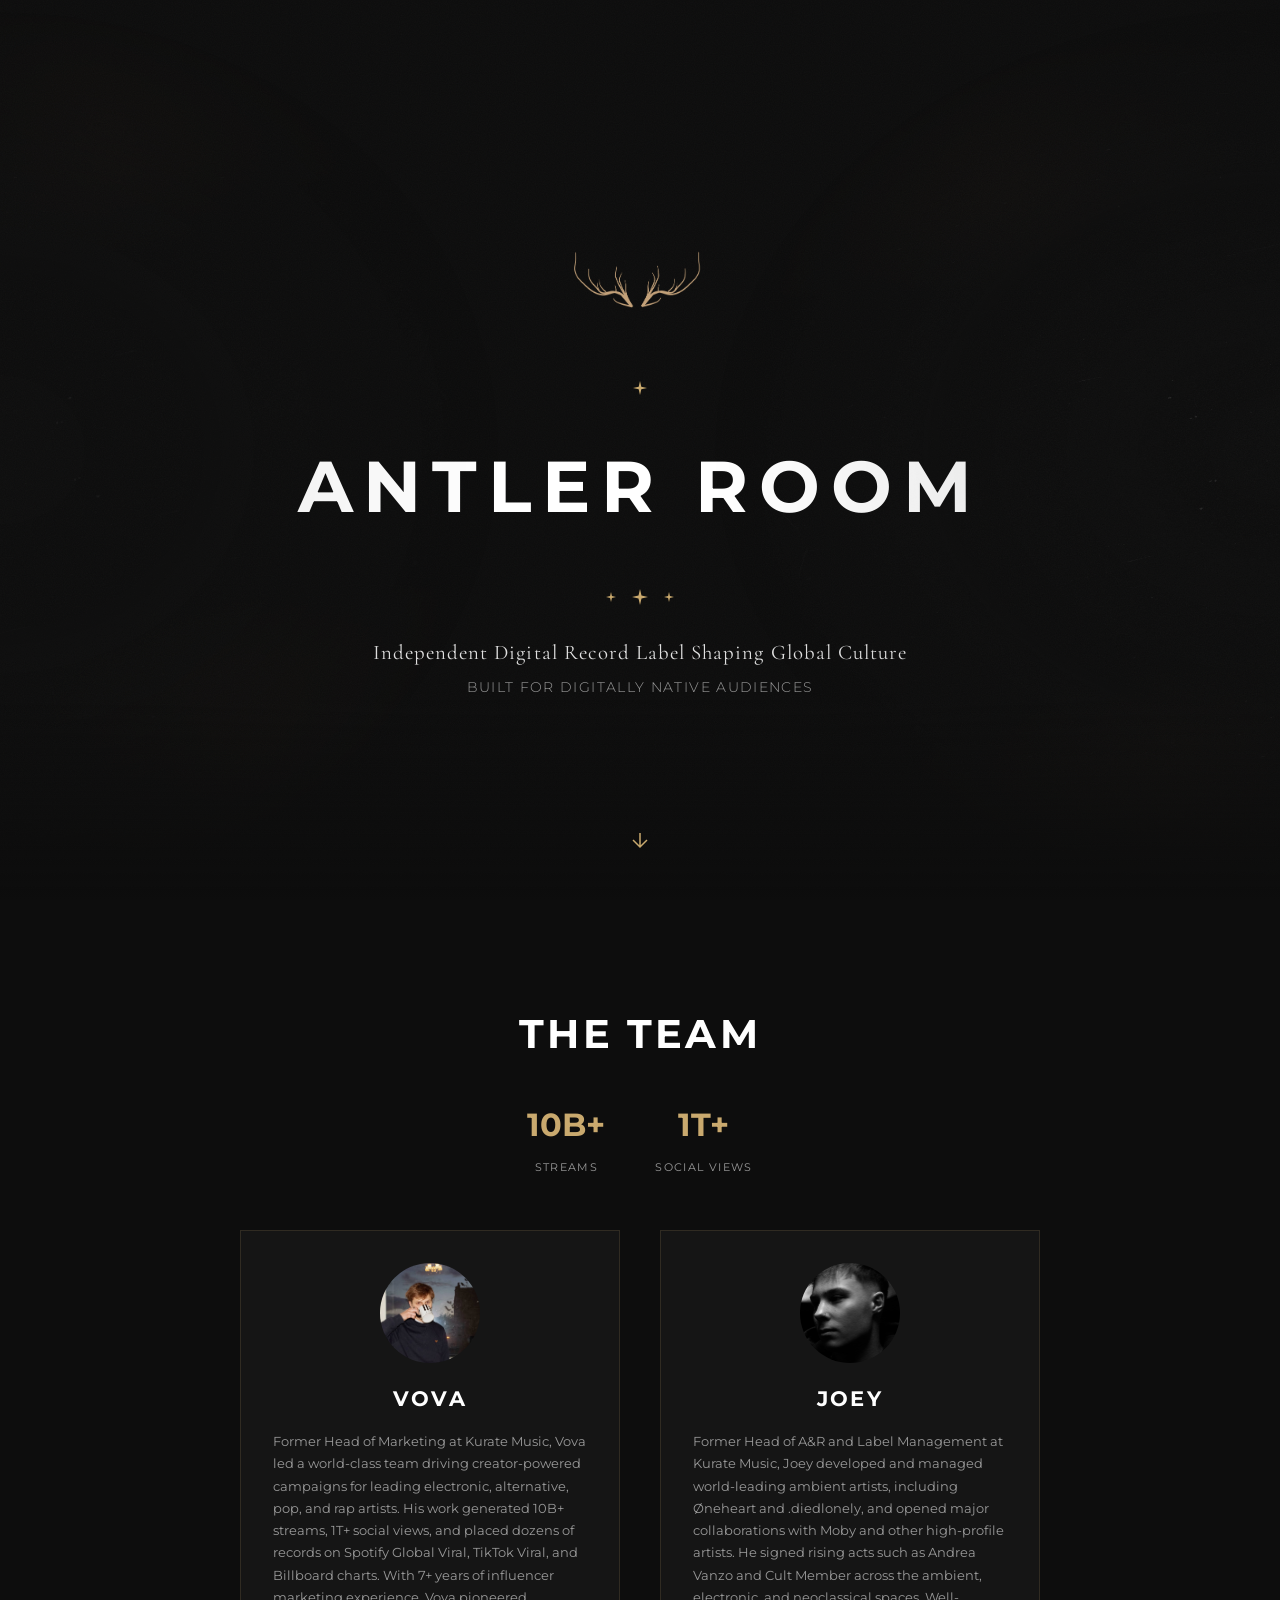
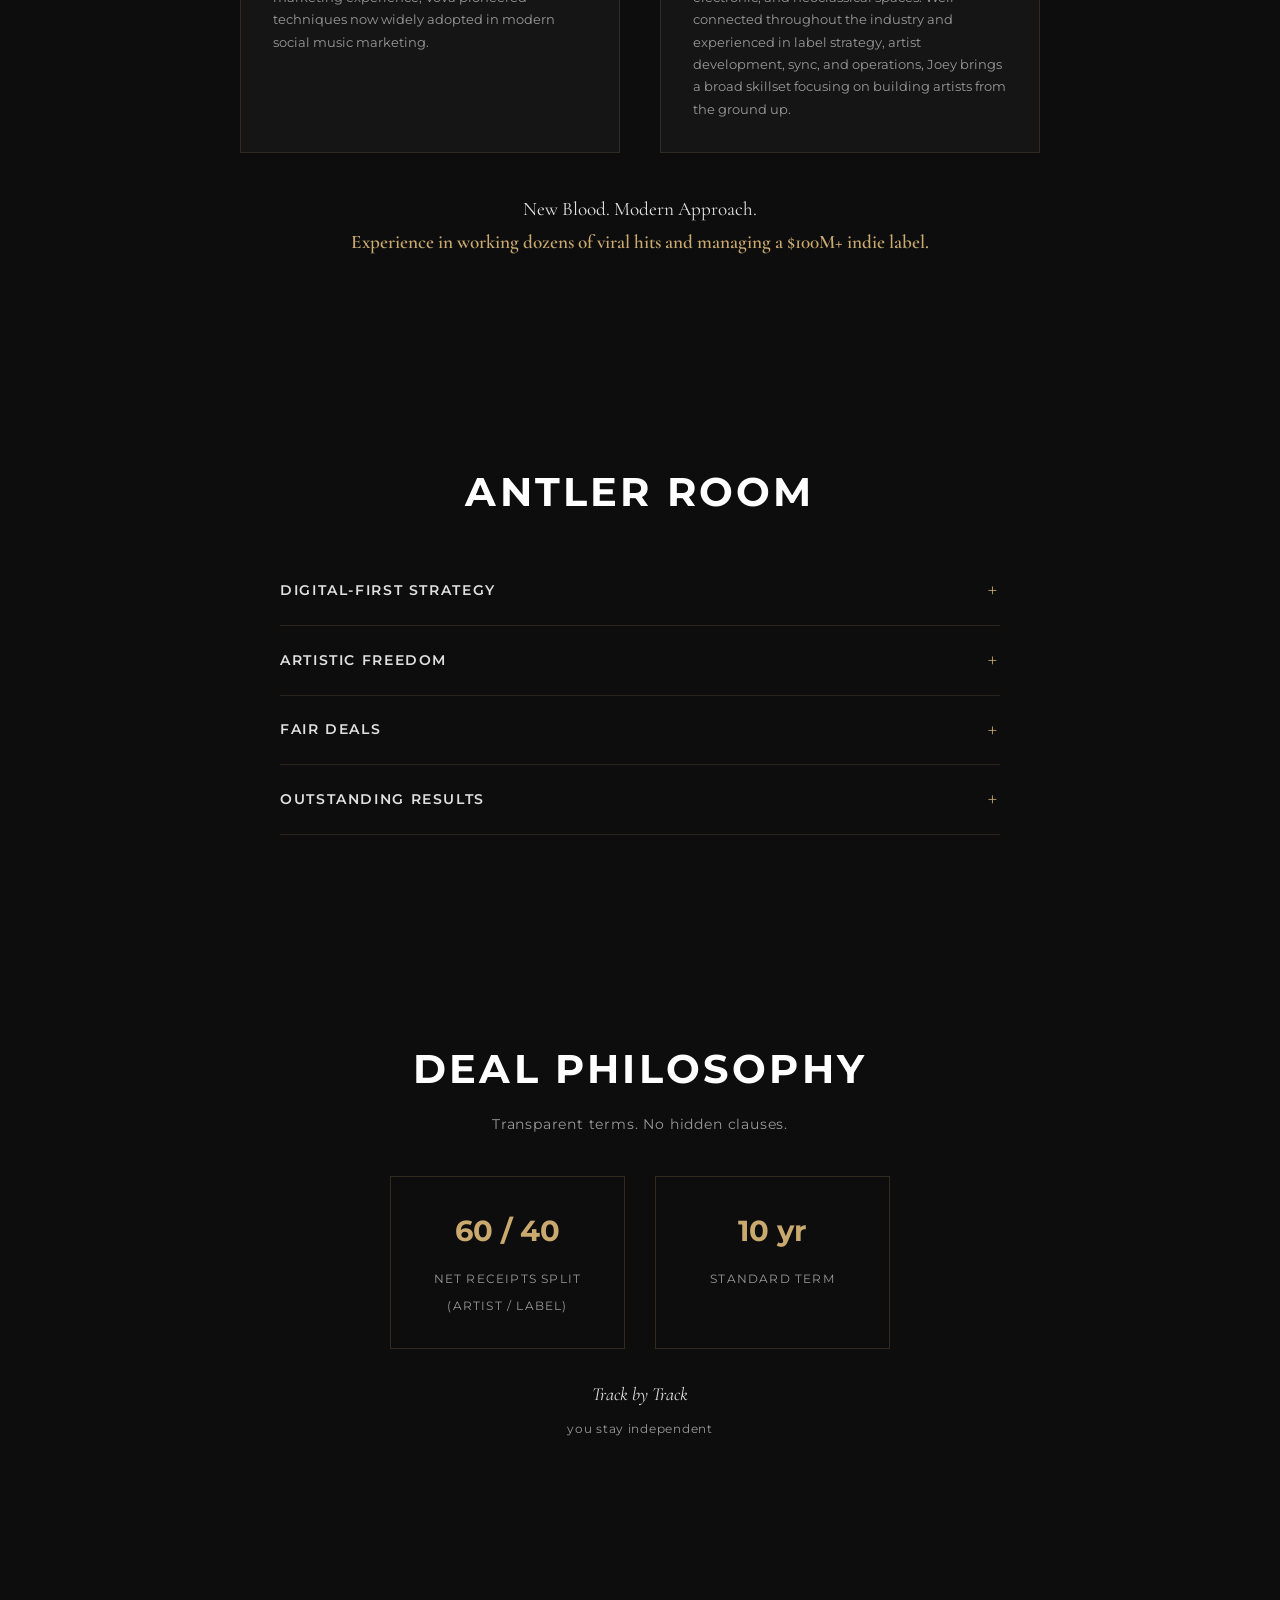
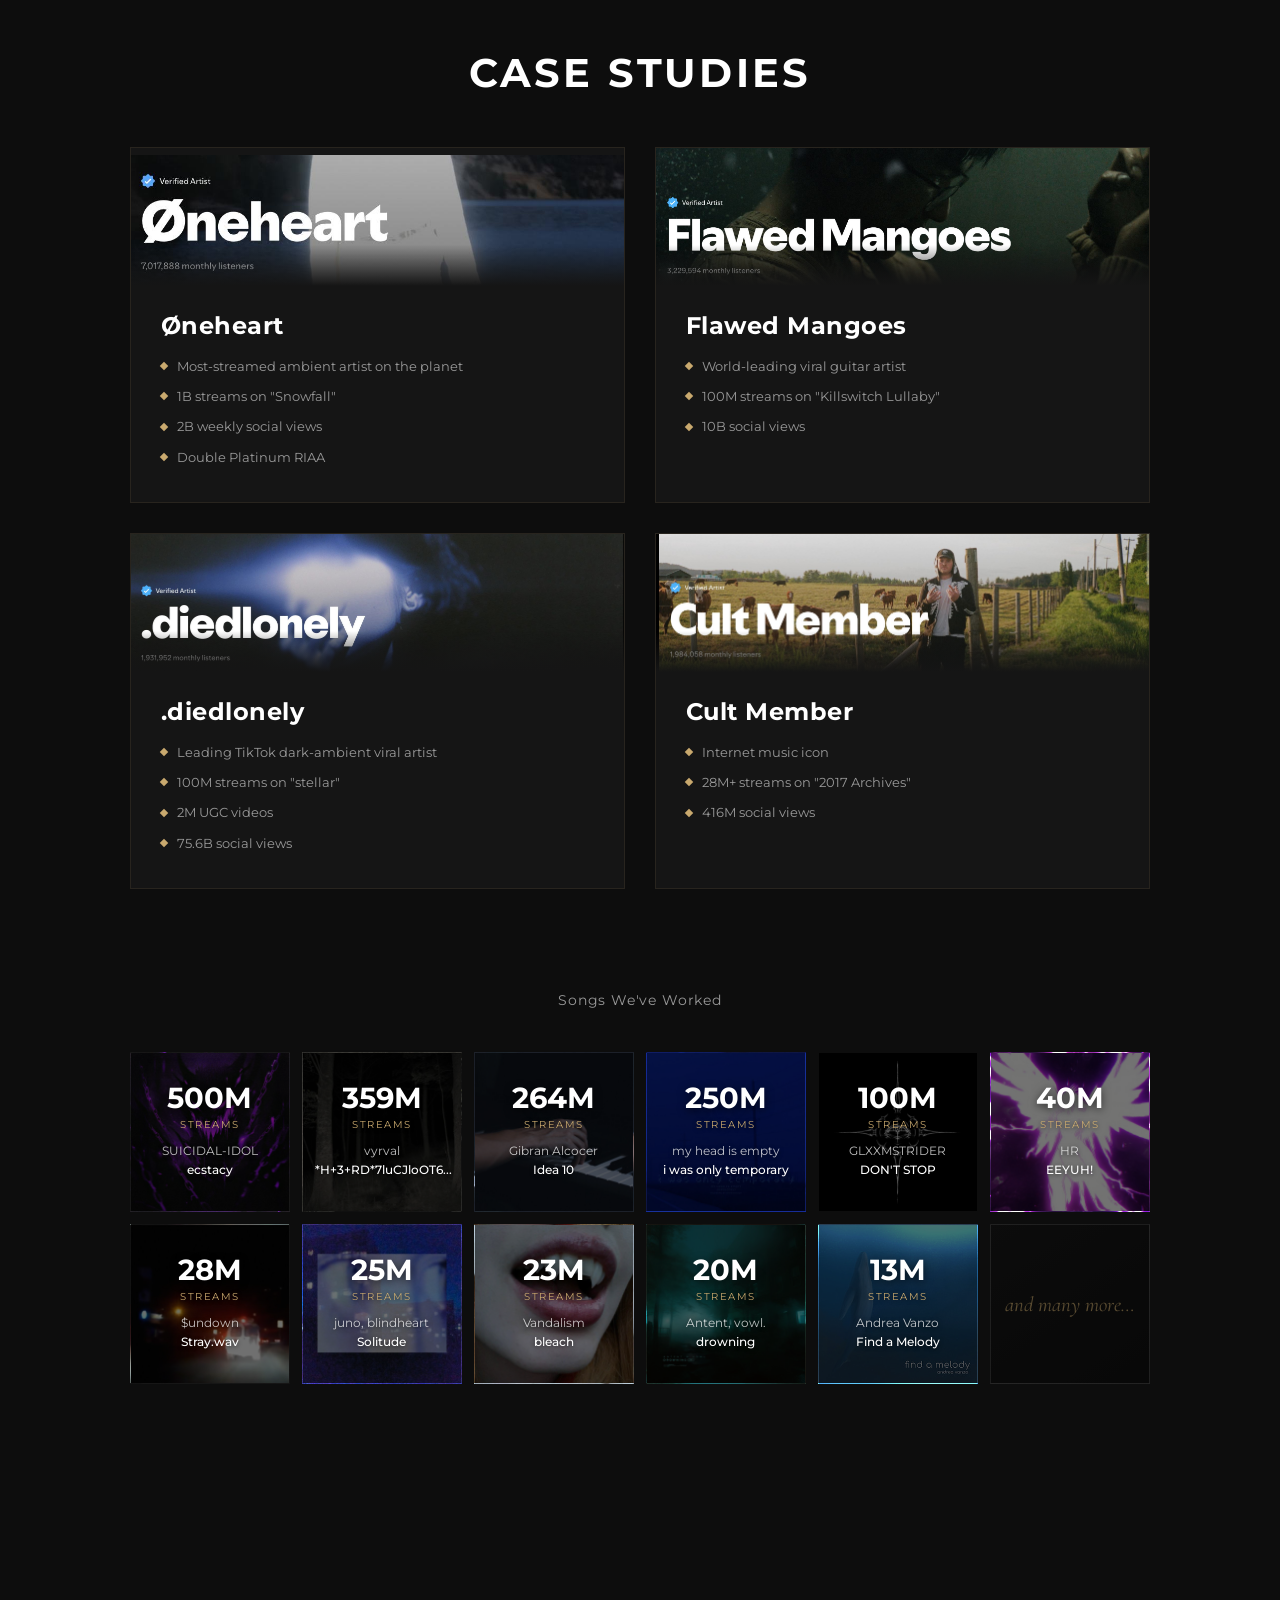
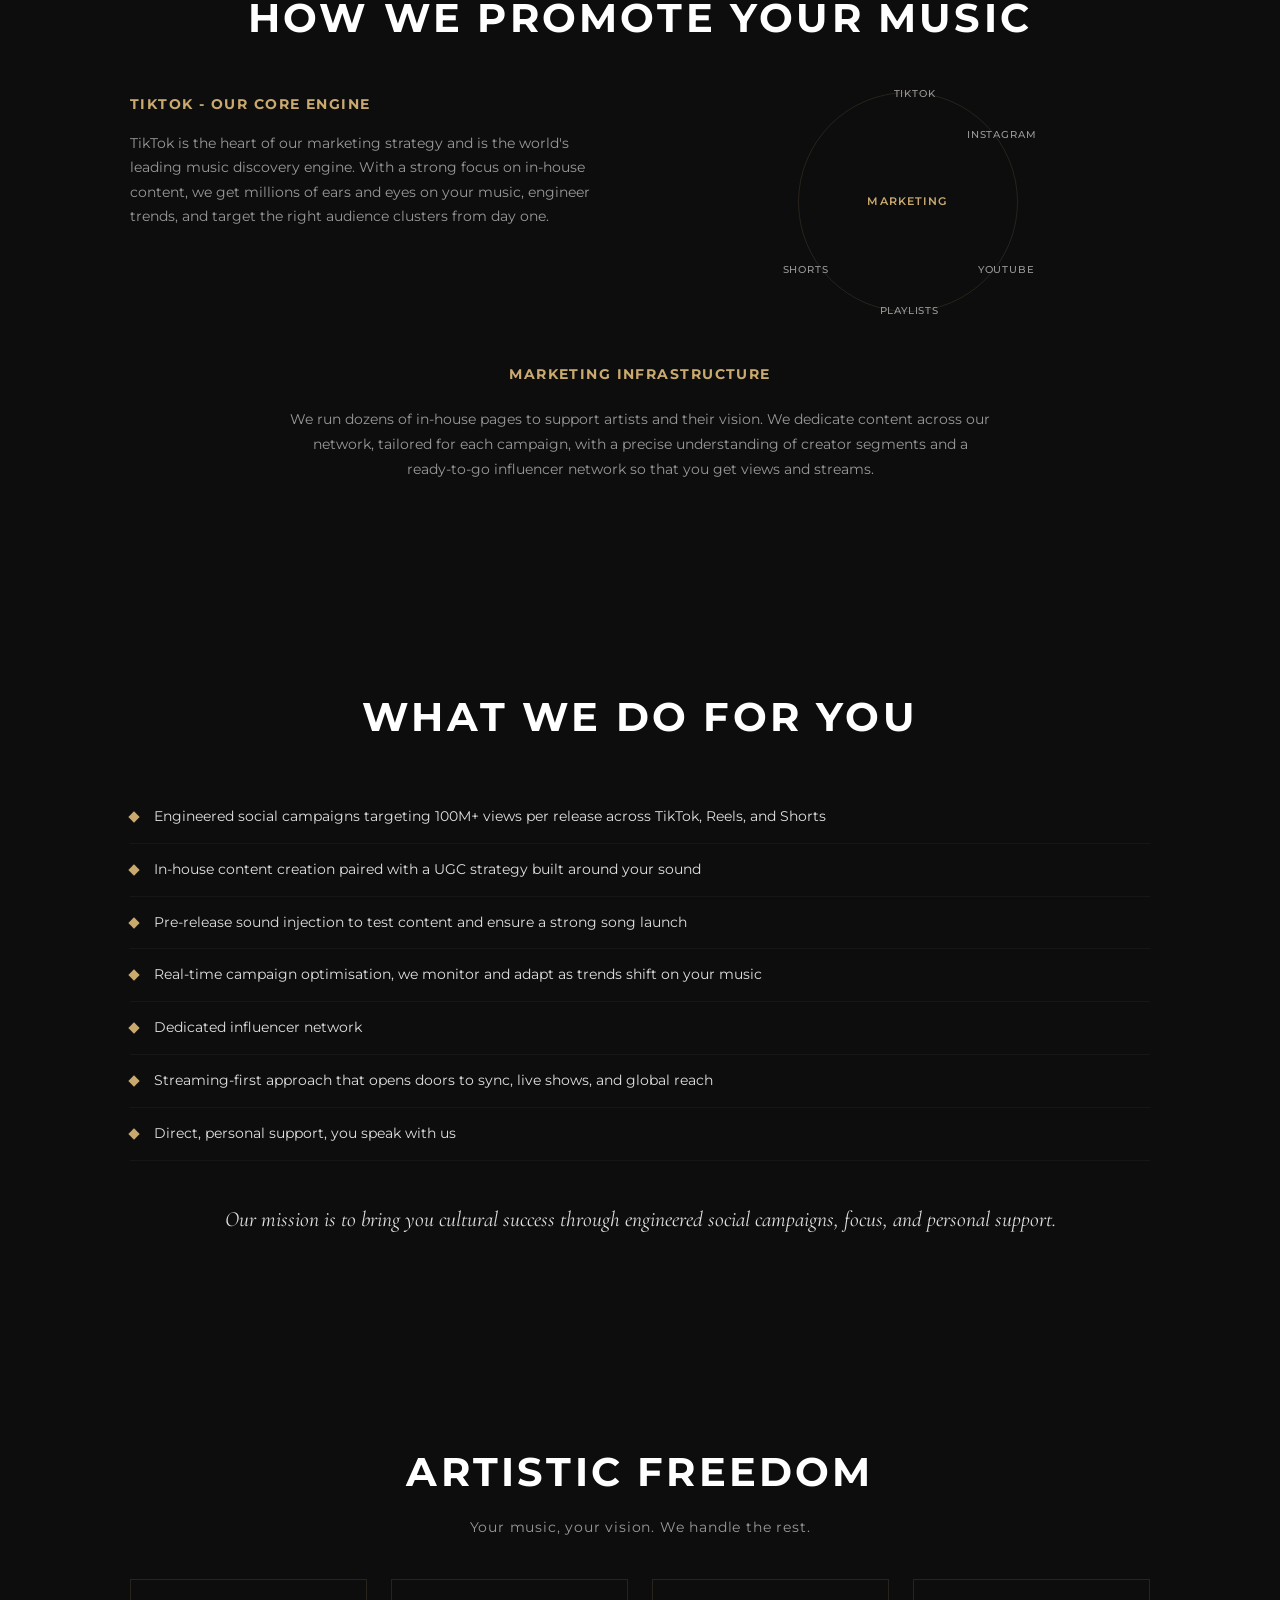
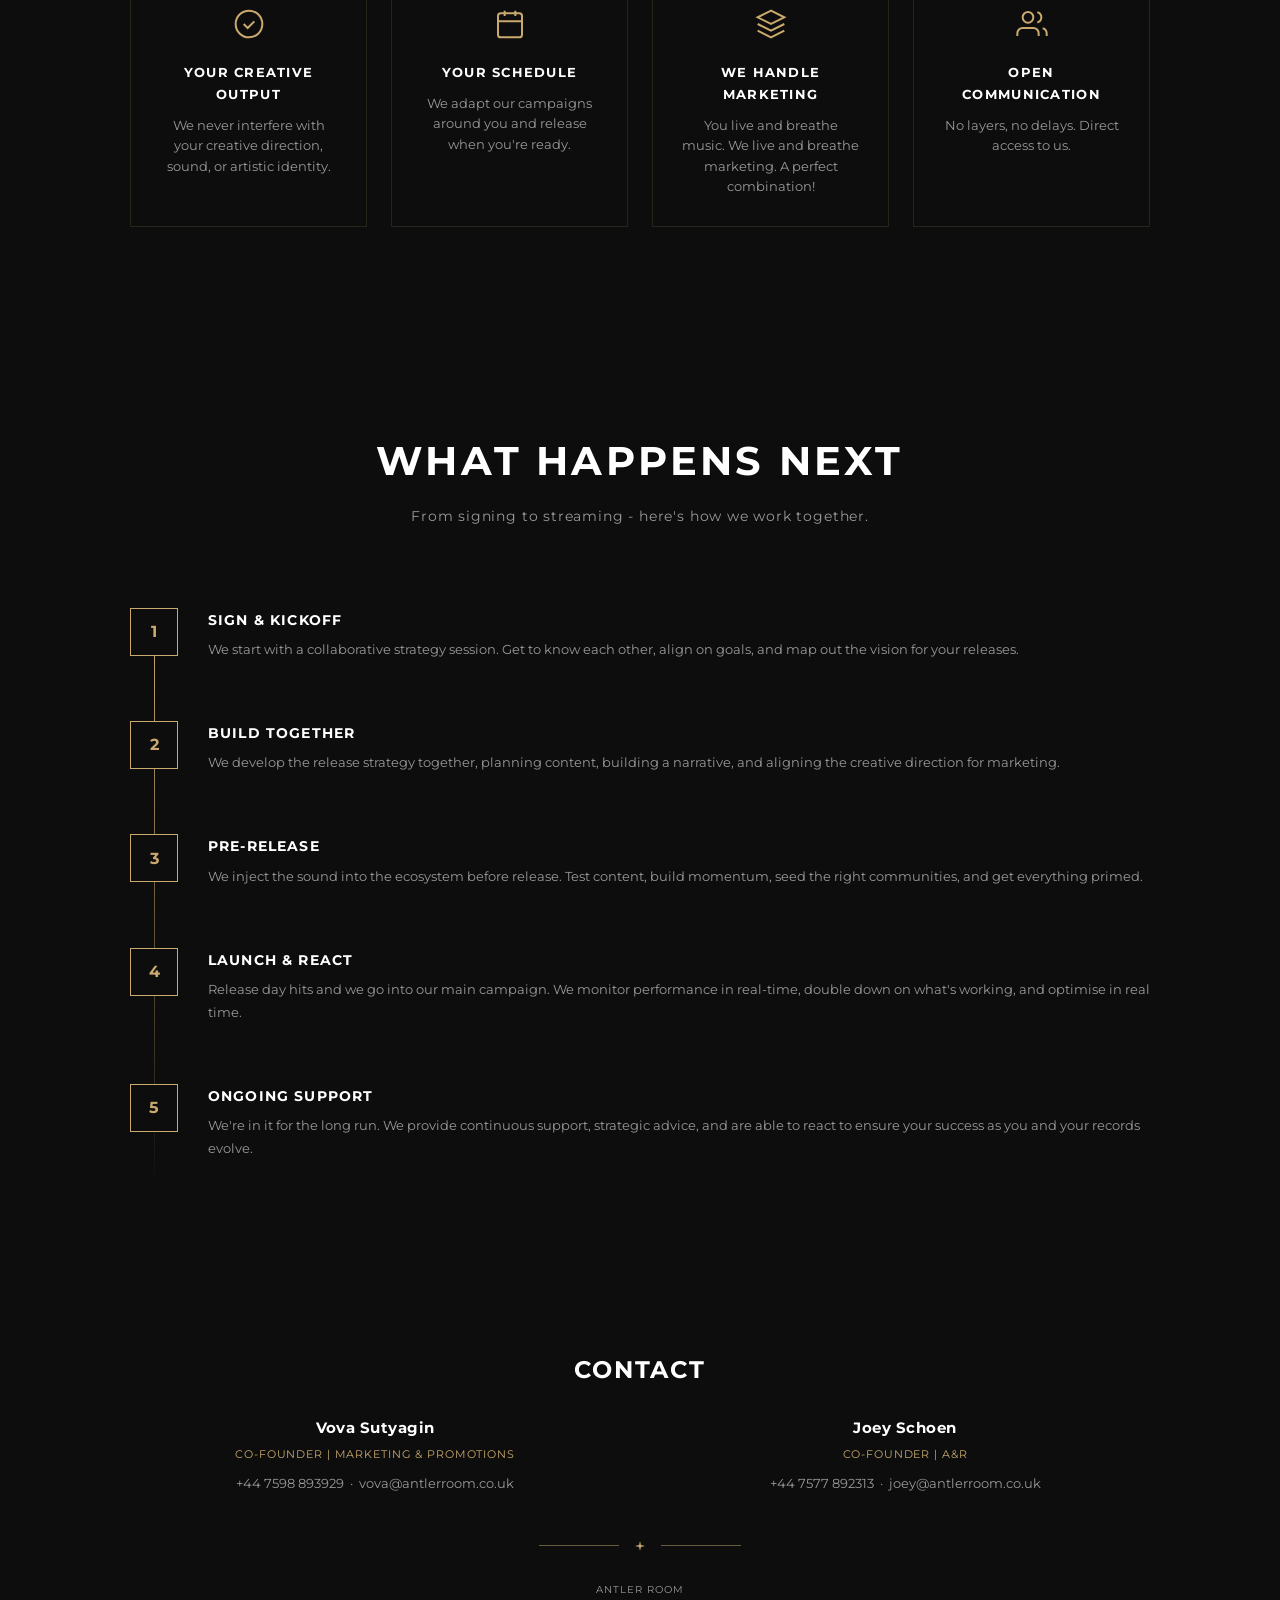
==== info/index.html @ 763cae9d "feat: add hidden /info pitch deck page Self-contained scroll-based page at antlerroom.co.uk/info wit" ====
<!DOCTYPE html>
<html lang="en">
<head>
  <meta charset="UTF-8">
  <meta name="viewport" content="width=device-width, initial-scale=1.0">
  <title>Antler Room | Info</title>
  <meta name="robots" content="noindex, nofollow">
  <link rel="icon" type="image/x-icon" href="/favicon.ico">
  <link rel="preconnect" href="https://fonts.googleapis.com">
  <link rel="preconnect" href="https://fonts.gstatic.com" crossorigin>
  <link href="https://fonts.googleapis.com/css2?family=Cormorant+Garamond:ital,wght@0,400;0,600;1,400&family=Montserrat:wght@300;400;500;600;700&display=swap" rel="stylesheet">
  <style>
    /* ========== RESET & BASE ========== */
    *, *::before, *::after { margin: 0; padding: 0; box-sizing: border-box; }
    html { scroll-behavior: smooth; }
    body {
      font-family: 'Montserrat', sans-serif;
      background: #0D0D0D;
      color: #E0E0E0;
      line-height: 1.7;
      overflow-x: hidden;
      -webkit-font-smoothing: antialiased;
    }

    /* Subtle noise texture overlay */
    body::before {
      content: '';
      position: fixed;
      inset: 0;
      z-index: 0;
      pointer-events: none;
      opacity: 0.03;
      background-image: url("data:image/svg+xml,%3Csvg viewBox='0 0 256 256' xmlns='http://www.w3.org/2000/svg'%3E%3Cfilter id='n'%3E%3CfeTurbulence type='fractalNoise' baseFrequency='0.9' numOctaves='4' stitchTiles='stitch'/%3E%3C/filter%3E%3Crect width='100%25' height='100%25' filter='url(%23n)'/%3E%3C/svg%3E");
      background-size: 256px 256px;
    }

    /* ========== COLOURS ========== */
    :root {
      --gold: #C9A96E;
      --gold-light: #D4BA85;
      --gold-dark: #A8884F;
      --bg: #0D0D0D;
      --bg-card: #151515;
      --bg-panel: #1A1612;
      --text: #E0E0E0;
      --text-muted: #999;
      --white: #FFFFFF;
    }

    /* ========== TYPOGRAPHY ========== */
    h1, h2, h3, h4 { font-family: 'Montserrat', sans-serif; color: var(--white); font-weight: 700; text-transform: uppercase; letter-spacing: 0.08em; }
    .serif { font-family: 'Cormorant Garamond', serif; font-style: italic; text-transform: none; letter-spacing: 0.02em; }

    /* ========== LAYOUT ========== */
    .section { position: relative; z-index: 1; padding: 100px 0; }
    .container { max-width: 1100px; margin: 0 auto; padding: 0 40px; }
    @media (max-width: 768px) { .container { padding: 0 24px; } .section { padding: 70px 0; } }

    /* ========== FADE-IN ANIMATIONS ========== */
    .fade-in { opacity: 0; transform: translateY(30px); transition: opacity 0.8s ease, transform 0.8s ease; }
    .fade-in.visible { opacity: 1; transform: translateY(0); }

    /* ========== GOLD DECORATIVE ELEMENTS ========== */
    .gold-divider { display: flex; align-items: center; justify-content: center; gap: 16px; margin: 30px 0; }
    .gold-divider .line { flex: 0 1 80px; height: 1px; background: var(--gold); opacity: 0.5; }
    .gold-divider .star { flex-shrink: 0; }

    .sparkle {
      position: absolute;
      color: var(--gold);
      opacity: 0;
      animation: sparkle-pulse 3s ease-in-out infinite;
      pointer-events: none;
      z-index: 2;
    }
    @keyframes sparkle-pulse {
      0%, 100% { opacity: 0; transform: scale(0.7); }
      50% { opacity: 0.7; transform: scale(1); }
    }

    /* ========== HERO ========== */
    .hero {
      min-height: 100vh;
      display: flex;
      flex-direction: column;
      align-items: center;
      justify-content: center;
      text-align: center;
      position: relative;
      overflow: hidden;
    }
    .hero::after {
      content: '';
      position: absolute;
      bottom: 0;
      left: 0;
      right: 0;
      height: 200px;
      background: linear-gradient(to top, var(--bg), transparent);
      pointer-events: none;
    }
    .hero-antler { width: 80px; height: auto; margin-bottom: 20px; }
    .hero h1 { font-size: clamp(2.5rem, 6vw, 4.5rem); letter-spacing: 0.15em; margin-bottom: 12px; }
    .hero-tagline { font-family: 'Cormorant Garamond', serif; font-size: clamp(1rem, 2.5vw, 1.3rem); color: var(--text); letter-spacing: 0.05em; margin-bottom: 6px; }
    .hero-sub { font-size: 0.85rem; color: var(--text-muted); letter-spacing: 0.1em; text-transform: uppercase; font-weight: 300; }

    /* ========== SPARKLE STAR SVG (reusable) ========== */
    .star-svg { display: inline-block; }

    /* ========== STAT BANNER ========== */
    .stat-banner {
      display: flex;
      justify-content: center;
      gap: 50px;
      flex-wrap: wrap;
      margin-bottom: 50px;
    }
    .stat-item { text-align: center; }
    .stat-number { font-size: clamp(1.5rem, 3vw, 2rem); font-weight: 700; color: var(--gold); display: block; }
    .stat-label { font-size: 0.7rem; text-transform: uppercase; letter-spacing: 0.12em; color: var(--text-muted); }

    /* ========== TEAM CARDS ========== */
    .team-grid { display: grid; grid-template-columns: 1fr 1fr; gap: 40px; margin-bottom: 40px; max-width: 800px; margin-left: auto; margin-right: auto; }
    @media (max-width: 768px) { .team-grid { grid-template-columns: 1fr; max-width: 340px; } }
    .team-card {
      background: var(--bg-card);
      border: 1px solid rgba(201,169,110,0.15);
      padding: 32px;
      text-align: center;
    }
    .team-card img {
      width: 100px;
      height: 100px;
      object-fit: cover;
      border-radius: 50%;
      margin: 0 auto 18px;
      display: block;
    }
    .team-card h3 { font-size: 1.3rem; margin-bottom: 14px; letter-spacing: 0.1em; }
    .team-card p { font-size: 0.82rem; color: var(--text-muted); line-height: 1.7; text-align: left; }
    .team-footer { text-align: center; font-family: 'Cormorant Garamond', serif; font-size: 1.2rem; color: var(--text); }
    .team-footer strong { color: var(--gold); font-weight: 600; }

    /* ========== PILLARS ACCORDION ========== */
    .pillars-section { max-width: 800px; margin: 0 auto; }
    .pillar-accordion {
      border-bottom: 1px solid rgba(201,169,110,0.15);
    }
    .pillar-accordion summary {
      list-style: none;
      cursor: pointer;
      padding: 18px 0;
      font-size: 0.85rem;
      letter-spacing: 0.12em;
      text-transform: uppercase;
      color: var(--text);
      font-weight: 600;
      font-family: 'Montserrat', sans-serif;
      display: flex;
      align-items: center;
      justify-content: space-between;
      transition: color 0.3s ease;
    }
    .pillar-accordion summary:hover { color: var(--gold); }
    .pillar-accordion summary::-webkit-details-marker { display: none; }
    .pillar-accordion summary::after {
      content: '+';
      font-size: 1.2rem;
      color: var(--gold);
      font-weight: 300;
      transition: transform 0.3s ease;
    }
    .pillar-accordion[open] summary::after {
      content: '-';
    }
    .pillar-accordion .pillar-body {
      padding: 0 0 20px 0;
      font-size: 0.85rem;
      color: var(--text-muted);
      line-height: 1.8;
    }

    /* ========== DEAL PHILOSOPHY ========== */
    .deal-grid {
      display: grid;
      grid-template-columns: repeat(auto-fit, minmax(220px, 1fr));
      gap: 30px;
      margin-top: 40px;
    }
    .deal-card {
      border: 1px solid rgba(201,169,110,0.2);
      padding: 30px;
      text-align: center;
    }
    .deal-card .deal-value {
      font-size: 1.8rem;
      font-weight: 700;
      color: var(--gold);
      display: block;
      margin-bottom: 8px;
    }
    .deal-card .deal-label {
      font-size: 0.75rem;
      text-transform: uppercase;
      letter-spacing: 0.1em;
      color: var(--text-muted);
    }
    .deal-note {
      text-align: center;
      margin-top: 30px;
      font-family: 'Cormorant Garamond', serif;
      font-size: 1.15rem;
      color: var(--text);
      font-style: italic;
    }

    /* ========== CASE STUDIES ========== */
    .case-label {
      font-size: 0.65rem;
      text-transform: uppercase;
      letter-spacing: 0.15em;
      color: var(--gold);
      margin-bottom: 6px;
      display: block;
    }
    .artist-cards { display: grid; grid-template-columns: 1fr 1fr; gap: 30px; margin-top: 40px; }
    @media (max-width: 768px) { .artist-cards { grid-template-columns: 1fr; } }
    /* Kill all default link styling on this page */
    a, a:link, a:visited, a:hover, a:active { color: inherit; }
    a.artist-card, a.song-tile { text-decoration: none; cursor: pointer; display: block; }
    .artist-card {
      background: var(--bg-card);
      border: 1px solid rgba(201,169,110,0.1);
      padding: 0;
      position: relative;
      overflow: hidden;
      transition: border-color 0.3s ease, transform 0.3s ease;
    }
    .artist-card:hover { border-color: rgba(201,169,110,0.3); transform: translateY(-3px); }
    .artist-banner {
      width: 100%;
      height: 0;
      padding-bottom: 28%;
      background-size: 100% auto;
      background-position: left bottom;
      background-repeat: no-repeat;
      position: relative;
    }
    .artist-banner::after {
      content: '';
      position: absolute;
      bottom: 0;
      left: 0;
      right: 0;
      height: 30%;
      background: linear-gradient(to top, var(--bg-card), transparent);
    }
    .artist-card-body { padding: 20px 30px 30px; }
    .artist-card h3 { font-size: 1.5rem; margin-bottom: 4px; text-transform: none; letter-spacing: 0.02em; }
    .artist-listeners {
      font-size: 0.78rem;
      color: var(--gold);
      font-weight: 500;
      letter-spacing: 0.03em;
      margin-bottom: 14px;
      display: block;
    }
    .artist-card .artist-stats { list-style: none; }
    .artist-card .artist-stats li {
      font-size: 0.82rem;
      color: var(--text-muted);
      padding: 4px 0;
      padding-left: 16px;
      position: relative;
    }
    .artist-card .artist-stats li::before {
      content: '';
      position: absolute;
      left: 0;
      top: 50%;
      width: 6px;
      height: 6px;
      background: var(--gold);
      transform: translateY(-50%) rotate(45deg);
    }

    /* ========== SONGS GRID ========== */
    .songs-grid {
      display: grid;
      grid-template-columns: repeat(auto-fill, minmax(150px, 1fr));
      gap: 12px;
      margin-top: 40px;
    }
    .song-tile {
      background-size: cover;
      background-position: center;
      border: 1px solid rgba(255,255,255,0.05);
      padding: 0;
      text-align: center;
      transition: border-color 0.3s ease, transform 0.3s ease;
      position: relative;
      aspect-ratio: 1;
      overflow: hidden;
    }
    .song-tile-inner {
      position: absolute;
      top: 50%;
      left: 50%;
      transform: translate(-50%, -50%);
      z-index: 2;
      width: 85%;
    }
    .song-tile::before {
      content: '';
      position: absolute;
      inset: 0;
      background: rgba(0,0,0,0.55);
      transition: background 0.3s ease;
      z-index: 1;
    }
    .song-tile:hover { border-color: rgba(201,169,110,0.3); transform: scale(1.02); }
    .song-tile:hover::before { background: rgba(0,0,0,0.4); }
    .song-streams {
      font-size: clamp(1.4rem, 3vw, 1.8rem);
      font-weight: 700;
      color: var(--white);
      display: block;
      line-height: 1;
      margin-bottom: 4px;
      text-shadow: 0 2px 8px rgba(0,0,0,0.6);
    }
    .song-streams-label {
      font-size: 0.6rem;
      text-transform: uppercase;
      letter-spacing: 0.15em;
      color: var(--gold);
      display: block;
      margin-bottom: 10px;
      text-shadow: 0 1px 4px rgba(0,0,0,0.6);
    }
    .song-info { padding-top: 6px; }
    .song-artist { font-size: 0.72rem; color: rgba(255,255,255,0.75); line-height: 1.4; text-shadow: 0 1px 4px rgba(0,0,0,0.6); display: block; }
    .song-title { font-size: 0.72rem; color: var(--white); font-weight: 500; text-shadow: 0 1px 4px rgba(0,0,0,0.6); display: block; margin-top: 2px; }
    .songs-more {
      display: flex;
      align-items: center;
      justify-content: center;
      font-family: 'Cormorant Garamond', serif;
      font-size: 1.3rem;
      color: var(--gold);
      background: linear-gradient(145deg, #1a1a1a, #111) !important;
      aspect-ratio: 1;
      font-style: italic;
    }

    /* ========== PROMOTE / MARKETING ========== */
    .promote-grid {
      display: grid;
      grid-template-columns: 1fr 1fr;
      gap: 50px;
      margin-top: 40px;
    }
    @media (max-width: 768px) { .promote-grid { grid-template-columns: 1fr; gap: 30px; } }
    .promote-block h3 {
      font-size: 0.9rem;
      color: var(--gold);
      text-transform: uppercase;
      letter-spacing: 0.1em;
      margin-bottom: 14px;
    }
    .promote-block p, .promote-block li {
      font-size: 0.85rem;
      color: var(--text-muted);
      line-height: 1.8;
    }
    .promote-block ul {
      list-style: none;
      margin-top: 10px;
    }
    .promote-block ul li {
      padding: 6px 0 6px 20px;
      position: relative;
    }
    .promote-block ul li::before {
      content: '';
      position: absolute;
      left: 0;
      top: 50%;
      width: 6px;
      height: 6px;
      background: var(--gold);
      transform: translateY(-50%) rotate(45deg);
    }
    .infra-stats {
      display: flex;
      gap: 40px;
      flex-wrap: wrap;
      margin-top: 30px;
      padding-top: 30px;
      border-top: 1px solid rgba(201,169,110,0.15);
    }
    .infra-stat .num { font-size: 1.8rem; font-weight: 700; color: var(--gold); display: block; }
    .infra-stat .label { font-size: 0.7rem; text-transform: uppercase; letter-spacing: 0.1em; color: var(--text-muted); }

    /* ========== CHANNEL ORBIT ========== */
    .channel-orbit {
      border: 1px solid rgba(201,169,110,0.15);
      border-radius: 50%;
      animation: orbit-spin 20s linear infinite;
    }
    .orbit-item {
      position: absolute;
      font-size: 0.65rem;
      text-transform: uppercase;
      letter-spacing: 0.08em;
      color: var(--text-muted);
      font-weight: 500;
      white-space: nowrap;
      animation: orbit-counter-spin 20s linear infinite;
    }
    @keyframes orbit-spin { from { transform: rotate(0deg); } to { transform: rotate(360deg); } }
    @keyframes orbit-counter-spin { from { transform: rotate(0deg); } to { transform: rotate(-360deg); } }

    /* ========== WHAT WE DO ========== */
    .wwd-content { margin-top: 40px; }
    .wwd-list { list-style: none; }
    .wwd-list li {
      padding: 14px 0 14px 24px;
      font-size: 0.88rem;
      color: var(--text);
      border-bottom: 1px solid rgba(255,255,255,0.04);
      position: relative;
      line-height: 1.7;
    }
    .wwd-list li::before {
      content: '';
      position: absolute;
      left: 0;
      top: 22px;
      width: 8px;
      height: 8px;
      background: var(--gold);
      transform: rotate(45deg);
    }
    .wwd-quote {
      font-family: 'Cormorant Garamond', serif;
      font-size: clamp(1.1rem, 2vw, 1.35rem);
      color: var(--text);
      font-style: italic;
      line-height: 1.7;
      border-left: 2px solid var(--gold);
      padding-left: 24px;
    }

    /* ========== ARTIST FREEDOM ========== */
    .freedom-grid {
      display: grid;
      grid-template-columns: repeat(auto-fit, minmax(200px, 1fr));
      gap: 24px;
      margin-top: 40px;
    }
    .freedom-card {
      border: 1px solid rgba(201,169,110,0.15);
      padding: 28px;
      text-align: center;
    }
    .freedom-card .freedom-icon {
      color: var(--gold);
      margin-bottom: 14px;
      display: block;
    }
    .freedom-card h4 {
      font-size: 0.8rem;
      letter-spacing: 0.1em;
      margin-bottom: 10px;
    }
    .freedom-card p { font-size: 0.8rem; color: var(--text-muted); line-height: 1.6; }

    /* ========== WHAT HAPPENS NEXT ========== */
    .onboarding-steps {
      margin-top: 50px;
      position: relative;
    }
    .onboarding-steps::before {
      content: '';
      position: absolute;
      left: 24px;
      top: 54px;
      bottom: 0;
      width: 1px;
      background: linear-gradient(to bottom, var(--gold), transparent);
    }
    @media (max-width: 768px) { .onboarding-steps::before { left: 16px; } }
    .step {
      display: flex;
      gap: 30px;
      align-items: flex-start;
      padding: 30px 0;
      position: relative;
    }
    .step-num {
      width: 48px;
      height: 48px;
      flex-shrink: 0;
      border: 1px solid var(--gold);
      display: flex;
      align-items: center;
      justify-content: center;
      font-size: 1rem;
      font-weight: 700;
      color: var(--gold);
      background: var(--bg);
      position: relative;
      z-index: 1;
    }
    @media (max-width: 768px) { .step-num { width: 32px; height: 32px; font-size: 0.8rem; } .step { gap: 20px; } }
    .step-content h4 { font-size: 0.9rem; letter-spacing: 0.08em; margin-bottom: 6px; text-transform: uppercase; }
    .step-content p { font-size: 0.84rem; color: var(--text-muted); line-height: 1.7; }

    /* ========== CONTACT ========== */
    .contact-grid { display: grid; grid-template-columns: 1fr 1fr; gap: 60px; margin-top: 50px; text-align: center; }
    @media (max-width: 768px) { .contact-grid { grid-template-columns: 1fr; gap: 30px; } }
    .contact-person h3 { font-size: 1.1rem; margin-bottom: 4px; text-transform: none; letter-spacing: 0.03em; }
    .contact-person .role { font-size: 0.78rem; color: var(--gold); margin-bottom: 16px; display: block; text-transform: uppercase; letter-spacing: 0.08em; }
    .contact-person .detail { font-size: 0.85rem; color: var(--text-muted); margin-bottom: 6px; }
    .contact-person a { color: var(--text-muted); text-decoration: none; transition: color 0.3s; }
    .contact-person a:hover { color: var(--gold); }

    /* ========== SECTION HEADING STYLE ========== */
    .section-heading { font-size: clamp(1.8rem, 4vw, 2.5rem); margin-bottom: 10px; text-align: center; }
    .section-sub { font-size: 0.85rem; color: var(--text-muted); letter-spacing: 0.06em; text-align: center; }

    /* ========== SCROLL INDICATOR ========== */
    .scroll-indicator {
      position: absolute;
      bottom: 40px;
      left: 50%;
      transform: translateX(-50%);
      z-index: 3;
      animation: scroll-bounce 2s ease-in-out infinite;
    }
    @keyframes scroll-bounce {
      0%, 100% { transform: translateX(-50%) translateY(0); opacity: 0.5; }
      50% { transform: translateX(-50%) translateY(8px); opacity: 1; }
    }
  </style>
</head>
<body>

  <!-- ========== HERO ========== -->
  <section class="hero section">
    <!-- Warm light leak edges from deck -->
    <div style="position:absolute; top:0; right:0; width:45%; height:100%; pointer-events:none; overflow:hidden; mask-image:radial-gradient(ellipse at right center, black 0%, transparent 70%); -webkit-mask-image:radial-gradient(ellipse at right center, black 0%, transparent 70%);">
      <img src="assets/lightleak.jpeg" alt="" style="width:100%; height:100%; object-fit:cover; opacity:0.18; mix-blend-mode:screen;" loading="lazy">
    </div>
    <div style="position:absolute; bottom:0; left:0; width:40%; height:100%; pointer-events:none; overflow:hidden; mask-image:radial-gradient(ellipse at left center, black 0%, transparent 70%); -webkit-mask-image:radial-gradient(ellipse at left center, black 0%, transparent 70%);">
      <img src="assets/lightleak.jpeg" alt="" style="width:100%; height:100%; object-fit:cover; opacity:0.12; mix-blend-mode:screen; transform:rotate(180deg);" loading="lazy">
    </div>
    <!-- Scattered sparkles -->
    <svg class="sparkle" style="top:18%;left:12%;animation-delay:0s" width="16" height="16" viewBox="0 0 16 16"><path d="M8 0L9.5 6.5L16 8L9.5 9.5L8 16L6.5 9.5L0 8L6.5 6.5Z" fill="currentColor"/></svg>
    <svg class="sparkle" style="top:25%;right:15%;animation-delay:0.8s" width="12" height="12" viewBox="0 0 16 16"><path d="M8 0L9.5 6.5L16 8L9.5 9.5L8 16L6.5 9.5L0 8L6.5 6.5Z" fill="currentColor"/></svg>
    <svg class="sparkle" style="top:60%;left:20%;animation-delay:1.5s" width="10" height="10" viewBox="0 0 16 16"><path d="M8 0L9.5 6.5L16 8L9.5 9.5L8 16L6.5 9.5L0 8L6.5 6.5Z" fill="currentColor"/></svg>
    <svg class="sparkle" style="top:70%;right:22%;animation-delay:2.2s" width="14" height="14" viewBox="0 0 16 16"><path d="M8 0L9.5 6.5L16 8L9.5 9.5L8 16L6.5 9.5L0 8L6.5 6.5Z" fill="currentColor"/></svg>
    <svg class="sparkle" style="top:40%;left:8%;animation-delay:1s" width="8" height="8" viewBox="0 0 16 16"><path d="M8 0L9.5 6.5L16 8L9.5 9.5L8 16L6.5 9.5L0 8L6.5 6.5Z" fill="currentColor"/></svg>
    <svg class="sparkle" style="top:50%;right:10%;animation-delay:1.8s" width="11" height="11" viewBox="0 0 16 16"><path d="M8 0L9.5 6.5L16 8L9.5 9.5L8 16L6.5 9.5L0 8L6.5 6.5Z" fill="currentColor"/></svg>
    <svg class="sparkle" style="top:15%;right:35%;animation-delay:2.5s" width="9" height="9" viewBox="0 0 16 16"><path d="M8 0L9.5 6.5L16 8L9.5 9.5L8 16L6.5 9.5L0 8L6.5 6.5Z" fill="currentColor"/></svg>
    <svg class="sparkle" style="top:80%;left:35%;animation-delay:0.5s" width="13" height="13" viewBox="0 0 16 16"><path d="M8 0L9.5 6.5L16 8L9.5 9.5L8 16L6.5 9.5L0 8L6.5 6.5Z" fill="currentColor"/></svg>

    <!-- Antler Logo - extracted directly from deck -->
    <img src="assets/antlers.png" alt="Antler Room" class="hero-antler" style="width:160px; height:auto;" loading="eager">

    <div class="gold-divider">
      <span class="line"></span>
      <svg class="star" width="14" height="14" viewBox="0 0 16 16"><path d="M8 0L9.5 6.5L16 8L9.5 9.5L8 16L6.5 9.5L0 8L6.5 6.5Z" fill="#C9A96E"/></svg>
      <span class="line"></span>
    </div>

    <h1>ANTLER ROOM</h1>

    <div class="gold-divider">
      <span class="line"></span>
      <svg class="star" width="10" height="10" viewBox="0 0 16 16"><path d="M8 0L9.5 6.5L16 8L9.5 9.5L8 16L6.5 9.5L0 8L6.5 6.5Z" fill="#C9A96E"/></svg>
      <svg class="star" width="16" height="16" viewBox="0 0 16 16"><path d="M8 0L9.5 6.5L16 8L9.5 9.5L8 16L6.5 9.5L0 8L6.5 6.5Z" fill="#C9A96E"/></svg>
      <svg class="star" width="10" height="10" viewBox="0 0 16 16"><path d="M8 0L9.5 6.5L16 8L9.5 9.5L8 16L6.5 9.5L0 8L6.5 6.5Z" fill="#C9A96E"/></svg>
      <span class="line"></span>
    </div>

    <p class="hero-tagline">Independent Digital Record Label Shaping Global Culture</p>
    <p class="hero-sub">Built for Digitally Native Audiences</p>

    <a href="#team" class="scroll-indicator" style="text-decoration:none;">
      <svg width="24" height="24" viewBox="0 0 24 24" fill="none" stroke="#C9A96E" stroke-width="1.5"><path d="M12 5v14M19 12l-7 7-7-7"/></svg>
    </a>
  </section>

  <!-- ========== THE TEAM ========== -->
  <section class="section" id="team">
    <div class="container fade-in">
      <h2 class="section-heading">The Team</h2>

      <div class="stat-banner" style="margin-top: 30px;">
        <div class="stat-item">
          <span class="stat-number">10B+</span>
          <span class="stat-label">Streams</span>
        </div>
        <div class="stat-item">
          <span class="stat-number">1T+</span>
          <span class="stat-label">Social Views</span>
        </div>
      </div>

      <div class="team-grid">
        <div class="team-card">
          <img src="../media/Vova.png" alt="Vova Sutyagin" loading="lazy">
          <div>
            <h3>Vova</h3>
            <p>Former Head of Marketing at Kurate Music, Vova led a world-class team driving creator-powered campaigns for leading electronic, alternative, pop, and rap artists. His work generated 10B+ streams, 1T+ social views, and placed dozens of records on Spotify Global Viral, TikTok Viral, and Billboard charts. With 7+ years of influencer marketing experience, Vova pioneered techniques now widely adopted in modern social music marketing.</p>
          </div>
        </div>
        <div class="team-card">
          <img src="../media/Joey.png" alt="Joey Schoen" loading="lazy">
          <div>
            <h3>Joey</h3>
            <p>Former Head of A&R and Label Management at Kurate Music, Joey developed and managed world-leading ambient artists, including Øneheart and .diedlonely, and opened major collaborations with Moby and other high-profile artists. He signed rising acts such as Andrea Vanzo and Cult Member across the ambient, electronic, and neoclassical spaces. Well-connected throughout the industry and experienced in label strategy, artist development, sync, and operations, Joey brings a broad skillset focusing on building artists from the ground up.</p>
          </div>
        </div>
      </div>

      <p class="team-footer">New Blood. Modern Approach.<br><strong>Experience in working dozens of viral hits and managing a $100M+ indie label.</strong></p>
    </div>
  </section>

  <!-- ========== PILLARS ACCORDION ========== -->
  <section class="section fade-in">
    <div class="container pillars-section">
      <h2 class="section-heading" style="margin-bottom: 30px;">Antler Room</h2>
      <details class="pillar-accordion">
        <summary>Digital-First Strategy</summary>
        <div class="pillar-body">Our mission is to get eyes and ears on your music. We make digital marketing our focus in order to level the playing field and give you the most opportunities for success. Open lines of communication, hard work, and adaptability in an ever-changing industry.</div>
      </details>
      <details class="pillar-accordion">
        <summary>Artistic Freedom</summary>
        <div class="pillar-body">You control your creative output. We never interfere with your sound, identity, or artistic direction. You set the schedule, we adapt around you.</div>
      </details>
      <details class="pillar-accordion">
        <summary>Fair Deals</summary>
        <div class="pillar-body">Transparent terms. No hidden clauses. We believe in structures that reflect the work both sides put in.</div>
      </details>
      <details class="pillar-accordion">
        <summary>Outstanding Results</summary>
        <div class="pillar-body">We are defined by the Internet. Our experience in viral music and digital marketing campaigns position us at the front of the industry. From indie, to pop, to rap, to alternative house. Sounds which resonate are everything. Relentlessly focused on melody and art. Built for digitally native audiences.</div>
      </details>
    </div>
  </section>

  <!-- ========== DEAL PHILOSOPHY ========== -->
  <section class="section" id="deal">
    <div class="container fade-in">
      <h2 class="section-heading">Deal Philosophy</h2>
      <p class="section-sub">Transparent terms. No hidden clauses.</p>

      <div class="deal-grid" style="grid-template-columns: 1fr 1fr; max-width: 500px; margin-left: auto; margin-right: auto;">
        <div class="deal-card">
          <span class="deal-value">60 / 40</span>
          <span class="deal-label">Net Receipts Split<br>(Artist / Label)</span>
        </div>
        <div class="deal-card">
          <span class="deal-value">10 yr</span>
          <span class="deal-label">Standard Term</span>
        </div>
      </div>

      <p class="deal-note">Track by Track</p>
      <p style="text-align:center; margin-top: 8px; font-size: 0.75rem; color: var(--text-muted); letter-spacing: 0.06em;">you stay independent</p>
    </div>
  </section>

  <!-- ========== CASE STUDIES: ARTISTS ========== -->
  <section class="section" id="case-studies">
    <div class="container fade-in">
      <h2 class="section-heading">Case Studies</h2>

      <div class="artist-cards">
        <a href="https://open.spotify.com/artist/0dgJbQ0bKPyUXco8hEXN7X" target="_blank" rel="noopener" class="artist-card">
          <div class="artist-banner" style="background-image: url('assets/artist_oneheart.jpeg');"></div>
          <div class="artist-card-body">
            <h3>Øneheart</h3>

            <ul class="artist-stats">
              <li>Most-streamed ambient artist on the planet</li>
              <li>1B streams on "Snowfall"</li>
              <li>2B weekly social views</li>
              <li>Double Platinum RIAA</li>
            </ul>
          </div>
        </a>
        <a href="https://open.spotify.com/artist/4MrQDA45Gd0llLrwFUzimG" target="_blank" rel="noopener" class="artist-card">
          <div class="artist-banner" style="background-image: url('assets/artist_flawedmangoes.jpeg');"></div>
          <div class="artist-card-body">
            <h3>Flawed Mangoes</h3>

            <ul class="artist-stats">
              <li>World-leading viral guitar artist</li>
              <li>100M streams on "Killswitch Lullaby"</li>
              <li>10B social views</li>
            </ul>
          </div>
        </a>
        <a href="https://open.spotify.com/artist/2LbjW13j6rNtFgYcPjR2ur" target="_blank" rel="noopener" class="artist-card">
          <div class="artist-banner" style="background-image: url('assets/artist_diedlonely.jpeg');"></div>
          <div class="artist-card-body">
            <h3>.diedlonely</h3>

            <ul class="artist-stats">
              <li>Leading TikTok dark-ambient viral artist</li>
              <li>100M streams on "stellar"</li>
              <li>2M UGC videos</li>
              <li>75.6B social views</li>
            </ul>
          </div>
        </a>
        <a href="https://open.spotify.com/artist/1pR1W2iWfLwtMK776UeIcF" target="_blank" rel="noopener" class="artist-card">
          <div class="artist-banner" style="background-image: url('assets/artist_cultmember.jpeg');"></div>
          <div class="artist-card-body">
            <h3>Cult Member</h3>

            <ul class="artist-stats">
              <li>Internet music icon</li>
              <li>28M+ streams on "2017 Archives"</li>
              <li>416M social views</li>
            </ul>
          </div>
        </a>
      </div>
    </div>
  </section>

  <!-- ========== CASE STUDIES: SONGS GRID ========== -->
  <section class="section" style="padding-top: 0;">
    <div class="container fade-in">
      <p class="section-sub" style="margin-bottom: 0;">Songs We've Worked</p>

      <div class="songs-grid">
        <a href="https://open.spotify.com/track/2CIlKt4lRwAAUx5fYgCBxN" target="_blank" rel="noopener" class="song-tile" style="background-image: url('assets/song_ecstacy.jpeg');"><div class="song-tile-inner"><span class="song-streams">500M</span><span class="song-streams-label">Streams</span><span class="song-artist">SUICIDAL-IDOL</span><span class="song-title">ecstacy</span></div></a>
        <a href="https://open.spotify.com/track/4hjRjhLvBIMUUhRjb7DACd" target="_blank" rel="noopener" class="song-tile" style="background-image: url('assets/song_vyrval.jpeg');"><div class="song-tile-inner"><span class="song-streams">359M</span><span class="song-streams-label">Streams</span><span class="song-artist">vyrval</span><span class="song-title">*H+3+RD*7luCJloOT6...</span></div></a>
        <a href="https://open.spotify.com/track/1lb3H41lbvAN28N7yqRNL9" target="_blank" rel="noopener" class="song-tile" style="background-image: url('assets/song_idea10.jpeg');"><div class="song-tile-inner"><span class="song-streams">264M</span><span class="song-streams-label">Streams</span><span class="song-artist">Gibran Alcocer</span><span class="song-title">Idea 10</span></div></a>
        <a href="https://open.spotify.com/track/0X4YYZtZcvqNqYIpMd93IT" target="_blank" rel="noopener" class="song-tile" style="background-image: url('assets/song_temporary.jpeg');"><div class="song-tile-inner"><span class="song-streams">250M</span><span class="song-streams-label">Streams</span><span class="song-artist">my head is empty</span><span class="song-title">i was only temporary</span></div></a>
        <a href="https://open.spotify.com/track/5GLNE2kxoAouIaNyWvam80" target="_blank" rel="noopener" class="song-tile" style="background-image: url('assets/song_dontstop.jpeg');"><div class="song-tile-inner"><span class="song-streams">100M</span><span class="song-streams-label">Streams</span><span class="song-artist">GLXXMSTRIDER</span><span class="song-title">DON'T STOP</span></div></a>
        <a href="https://open.spotify.com/track/2S5EpxS6WhQkBlj3WJYXFJ" target="_blank" rel="noopener" class="song-tile" style="background-image: url('assets/song_eeyuh.jpeg');"><div class="song-tile-inner"><span class="song-streams">40M</span><span class="song-streams-label">Streams</span><span class="song-artist">HR</span><span class="song-title">EEYUH!</span></div></a>
        <a href="https://open.spotify.com/track/1KoWiQGR2ry2N1NvAN5r0M" target="_blank" rel="noopener" class="song-tile" style="background-image: url('assets/song_sundown.jpeg');"><div class="song-tile-inner"><span class="song-streams">28M</span><span class="song-streams-label">Streams</span><span class="song-artist">$undown</span><span class="song-title">Stray.wav</span></div></a>
        <a href="https://open.spotify.com/track/6Q06JnZvvGpivyuLdD404e" target="_blank" rel="noopener" class="song-tile" style="background-image: url('assets/song_solitude.jpeg');"><div class="song-tile-inner"><span class="song-streams">25M</span><span class="song-streams-label">Streams</span><span class="song-artist">juno, blindheart</span><span class="song-title">Solitude</span></div></a>
        <a href="https://open.spotify.com/track/2aRjdfibMVQyl5iw9epBGt" target="_blank" rel="noopener" class="song-tile" style="background-image: url('assets/song_bleach.jpeg');"><div class="song-tile-inner"><span class="song-streams">23M</span><span class="song-streams-label">Streams</span><span class="song-artist">Vandalism</span><span class="song-title">bleach</span></div></a>
        <a href="https://open.spotify.com/track/6o3RzW888Fz2YBtzPtROiD" target="_blank" rel="noopener" class="song-tile" style="background-image: url('assets/song_drowning.jpeg');"><div class="song-tile-inner"><span class="song-streams">20M</span><span class="song-streams-label">Streams</span><span class="song-artist">Antent, vowl.</span><span class="song-title">drowning</span></div></a>
        <a href="https://open.spotify.com/track/6e1079QKt7GGlJyyP8cO1u" target="_blank" rel="noopener" class="song-tile" style="background-image: url('assets/song_findamelody.jpeg');"><div class="song-tile-inner"><span class="song-streams">13M</span><span class="song-streams-label">Streams</span><span class="song-artist">Andrea Vanzo</span><span class="song-title">Find a Melody</span></div></a>
        <div class="song-tile songs-more">and many more&hellip;</div>
      </div>
    </div>
  </section>

  <!-- ========== HOW WE PROMOTE ========== -->
  <section class="section" id="promote">
    <div class="container fade-in">
      <h2 class="section-heading">How We Promote Your Music</h2>

      <div class="promote-grid">
        <div class="promote-block">
          <h3>TikTok - Our Core Engine</h3>
          <p>TikTok is the heart of our marketing strategy and is the world's leading music discovery engine. With a strong focus on in-house content, we get millions of ears and eyes on your music, engineer trends, and target the right audience clusters from day one.</p>
        </div>
        <div class="promote-block" style="display: flex; align-items: center; justify-content: center;">
          <div style="position:relative; width:220px; height:220px;">
            <div class="channel-orbit" style="position:absolute; inset:0;">
              <span class="orbit-item" style="top:-8px; left:50%; margin-left:-14px;">TikTok</span>
              <span class="orbit-item" style="top:15%; right:-20px;">Instagram</span>
              <span class="orbit-item" style="bottom:15%; right:-18px;">YouTube</span>
              <span class="orbit-item" style="bottom:-8px; left:50%; margin-left:-28px;">Playlists</span>
              <span class="orbit-item" style="bottom:15%; left:-16px;">Shorts</span>
            </div>
            <span style="position:absolute; top:50%; left:50%; transform:translate(-50%,-50%); font-size:0.7rem; color:var(--gold); text-transform:uppercase; letter-spacing:0.1em; font-weight:600;">Marketing</span>
          </div>
        </div>
      </div>

      <div class="fade-in" style="margin-top: 50px; text-align: center;">
        <h3 style="font-size: 0.9rem; color: var(--gold); text-transform: uppercase; letter-spacing: 0.1em; margin-bottom: 20px;">Marketing Infrastructure</h3>
        <p style="font-size: 0.88rem; color: var(--text-muted); line-height: 1.8; max-width: 700px; margin: 0 auto;">We run dozens of in-house pages to support artists and their vision. We dedicate content across our network, tailored for each campaign, with a precise understanding of creator segments and a ready-to-go influencer network so that you get views and streams.</p>
      </div>
    </div>
  </section>

  <!-- ========== WHAT WE DO FOR YOU ========== -->
  <section class="section" id="services">
    <div class="container fade-in">
      <h2 class="section-heading">What We Do For You</h2>

      <div class="wwd-content">
        <ul class="wwd-list">
          <li>Engineered social campaigns targeting 100M+ views per release across TikTok, Reels, and Shorts</li>
          <li>In-house content creation paired with a UGC strategy built around your sound</li>
          <li>Pre-release sound injection to test content and ensure a strong song launch</li>
          <li>Real-time campaign optimisation, we monitor and adapt as trends shift on your music</li>
          <li>Dedicated influencer network</li>
          <li>Streaming-first approach that opens doors to sync, live shows, and global reach</li>
          <li>Direct, personal support, you speak with us</li>
        </ul>
        <blockquote class="wwd-quote" style="margin-top: 40px; text-align: center; border-left: none; padding-left: 0;">
          Our mission is to bring you cultural success through engineered social campaigns, focus, and personal support.
        </blockquote>
      </div>
    </div>
  </section>

  <!-- ========== ARTISTIC FREEDOM ========== -->
  <section class="section" id="freedom">
    <div class="container fade-in">
      <h2 class="section-heading">Artistic Freedom</h2>
      <p class="section-sub">Your music, your vision. We handle the rest.</p>

      <div class="freedom-grid">
        <div class="freedom-card">
          <span class="freedom-icon">
            <svg width="32" height="32" viewBox="0 0 24 24" fill="none" stroke="#C9A96E" stroke-width="1.5"><circle cx="12" cy="12" r="10"/><path d="M8 12l3 3 5-5"/></svg>
          </span>
          <h4>Your Creative Output</h4>
          <p>We never interfere with your creative direction, sound, or artistic identity.</p>
        </div>
        <div class="freedom-card">
          <span class="freedom-icon">
            <svg width="32" height="32" viewBox="0 0 24 24" fill="none" stroke="#C9A96E" stroke-width="1.5"><rect x="3" y="4" width="18" height="18" rx="2"/><path d="M16 2v4M8 2v4M3 10h18"/></svg>
          </span>
          <h4>Your Schedule</h4>
          <p>We adapt our campaigns around you and release when you're ready.</p>
        </div>
        <div class="freedom-card">
          <span class="freedom-icon">
            <svg width="32" height="32" viewBox="0 0 24 24" fill="none" stroke="#C9A96E" stroke-width="1.5"><path d="M12 2L2 7l10 5 10-5-10-5z"/><path d="M2 17l10 5 10-5M2 12l10 5 10-5"/></svg>
          </span>
          <h4>We Handle Marketing</h4>
          <p>You live and breathe music. We live and breathe marketing. A perfect combination!</p>
        </div>
        <div class="freedom-card">
          <span class="freedom-icon">
            <svg width="32" height="32" viewBox="0 0 24 24" fill="none" stroke="#C9A96E" stroke-width="1.5"><path d="M17 21v-2a4 4 0 0 0-4-4H5a4 4 0 0 0-4 4v2"/><circle cx="9" cy="7" r="4"/><path d="M23 21v-2a4 4 0 0 0-3-3.87M16 3.13a4 4 0 0 1 0 7.75"/></svg>
          </span>
          <h4>Open Communication</h4>
          <p>No layers, no delays. Direct access to us.</p>
        </div>
      </div>
    </div>
  </section>

  <!-- ========== WHAT HAPPENS NEXT ========== -->
  <section class="section" id="next">
    <div class="container fade-in">
      <h2 class="section-heading">What Happens Next</h2>
      <p class="section-sub">From signing to streaming - here's how we work together.</p>

      <div class="onboarding-steps">
        <div class="step">
          <div class="step-num">1</div>
          <div class="step-content">
            <h4>Sign &amp; Kickoff</h4>
            <p>We start with a collaborative strategy session. Get to know each other, align on goals, and map out the vision for your releases.</p>
          </div>
        </div>
        <div class="step">
          <div class="step-num">2</div>
          <div class="step-content">
            <h4>Build Together</h4>
            <p>We develop the release strategy together, planning content, building a narrative, and aligning the creative direction for marketing.</p>
          </div>
        </div>
        <div class="step">
          <div class="step-num">3</div>
          <div class="step-content">
            <h4>Pre-Release</h4>
            <p>We inject the sound into the ecosystem before release. Test content, build momentum, seed the right communities, and get everything primed.</p>
          </div>
        </div>
        <div class="step">
          <div class="step-num">4</div>
          <div class="step-content">
            <h4>Launch &amp; React</h4>
            <p>Release day hits and we go into our main campaign. We monitor performance in real-time, double down on what's working, and optimise in real time.</p>
          </div>
        </div>
        <div class="step">
          <div class="step-num">5</div>
          <div class="step-content">
            <h4>Ongoing Support</h4>
            <p>We're in it for the long run. We provide continuous support, strategic advice, and are able to react to ensure your success as you and your records evolve.</p>
          </div>
        </div>
      </div>
    </div>
  </section>

  <!-- ========== CONTACT ========== -->
  <section class="section" id="contact" style="padding: 60px 0 40px;">
    <div class="container fade-in">
      <h2 class="section-heading" style="font-size: 1.5rem; margin-bottom: 24px;">Contact</h2>

      <div class="contact-grid" style="gap: 40px; margin-top: 20px;">
        <div class="contact-person">
          <h3 style="font-size: 0.95rem;">Vova Sutyagin</h3>
          <span class="role" style="font-size: 0.68rem; margin-bottom: 10px;">Co-Founder | Marketing &amp; Promotions</span>
          <p class="detail" style="font-size: 0.8rem;"><a href="tel:+447598893929">+44 7598 893929</a> &nbsp;&middot;&nbsp; <a href="mailto:vova@antlerroom.co.uk">vova@antlerroom.co.uk</a></p>
        </div>
        <div class="contact-person">
          <h3 style="font-size: 0.95rem;">Joey Schoen</h3>
          <span class="role" style="font-size: 0.68rem; margin-bottom: 10px;">Co-Founder | A&amp;R</span>
          <p class="detail" style="font-size: 0.8rem;"><a href="tel:+447577892313">+44 7577 892313</a> &nbsp;&middot;&nbsp; <a href="mailto:joey@antlerroom.co.uk">joey@antlerroom.co.uk</a></p>
        </div>
      </div>

      <div class="gold-divider" style="margin-top: 40px;">
        <span class="line"></span>
        <svg width="10" height="10" viewBox="0 0 16 16"><path d="M8 0L9.5 6.5L16 8L9.5 9.5L8 16L6.5 9.5L0 8L6.5 6.5Z" fill="#C9A96E"/></svg>
        <span class="line"></span>
      </div>
      <p style="text-align:center; margin-top: 12px; font-size: 0.65rem; color: var(--text-muted); letter-spacing: 0.1em; text-transform: uppercase;">Antler Room</p>
    </div>
  </section>

  <script>
    // Intersection Observer for fade-in animations
    const observer = new IntersectionObserver((entries) => {
      entries.forEach(entry => {
        if (entry.isIntersecting) {
          entry.target.classList.add('visible');
        }
      });
    }, { threshold: 0.01, rootMargin: '200px 0px 0px 0px' });

    document.querySelectorAll('.fade-in').forEach(el => observer.observe(el));

    // Safety: reveal any elements that are above the current scroll position
    // (in case observer missed them during fast scroll)
    window.addEventListener('scroll', () => {
      document.querySelectorAll('.fade-in:not(.visible)').forEach(el => {
        if (el.getBoundingClientRect().top < window.innerHeight + 100) {
          el.classList.add('visible');
        }
      });
    }, { passive: true });
  </script>
</body>
</html>
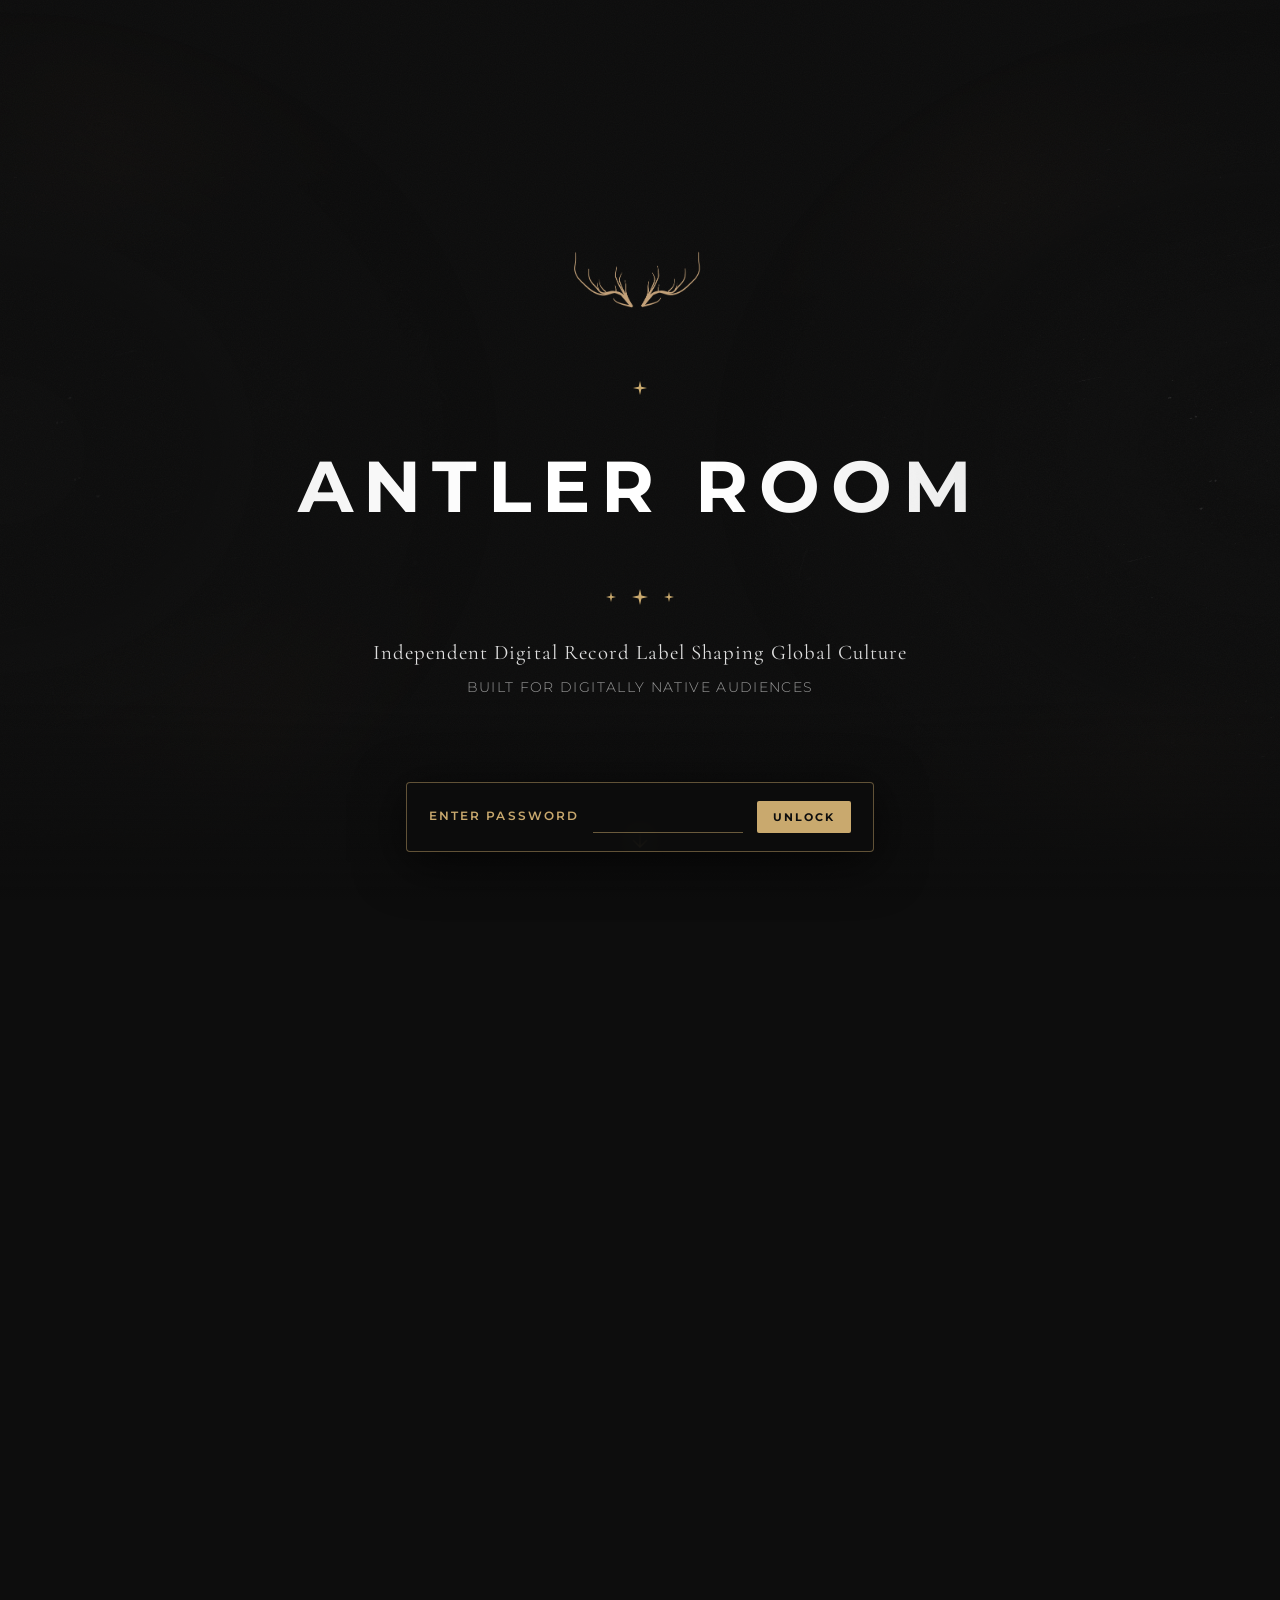
==== commit 4a2e8080: "feat: add password gate to main site and /info Locks scroll on both pages with title slide visible. " ====
--- a/info/index.html
+++ b/info/index.html
@@ -547,6 +547,104 @@
 </head>
 <body>
 
+  <!-- ========== PASSWORD GATE ========== -->
+  <style id="ar-gate-style">
+    html.ar-locked, html.ar-locked body { overflow: hidden !important; height: 100vh !important; touch-action: none; }
+    #ar-gate-overlay {
+      position: fixed; inset: 0; z-index: 99999; pointer-events: none;
+      display: flex; align-items: flex-end; justify-content: center;
+      padding: 0 24px 48px;
+    }
+    #ar-gate-form {
+      pointer-events: auto;
+      background: rgba(13,13,13,0.88);
+      backdrop-filter: blur(12px);
+      -webkit-backdrop-filter: blur(12px);
+      border: 1px solid rgba(201,169,110,0.45);
+      padding: 18px 22px; border-radius: 4px;
+      display: flex; gap: 14px; align-items: center; flex-wrap: wrap;
+      box-shadow: 0 10px 50px rgba(0,0,0,0.7);
+      max-width: 92vw;
+    }
+    #ar-gate-label {
+      color: #C9A96E;
+      font-family: 'Montserrat', sans-serif;
+      font-size: 0.72rem; letter-spacing: 0.18em;
+      text-transform: uppercase; font-weight: 600;
+      white-space: nowrap;
+    }
+    #ar-gate-input {
+      background: transparent; border: none;
+      border-bottom: 1px solid rgba(201,169,110,0.5);
+      color: #fff; padding: 6px 8px;
+      font-family: 'Montserrat', sans-serif;
+      font-size: 0.95rem; letter-spacing: 0.2em;
+      outline: none; width: 150px;
+    }
+    #ar-gate-input:focus { border-bottom-color: #C9A96E; }
+    #ar-gate-submit {
+      background: #C9A96E; color: #0D0D0D;
+      border: none; padding: 9px 16px;
+      font-family: 'Montserrat', sans-serif;
+      font-size: 0.7rem; font-weight: 700;
+      letter-spacing: 0.18em; text-transform: uppercase;
+      cursor: pointer; border-radius: 2px;
+    }
+    #ar-gate-submit:hover { background: #D4BA85; }
+    #ar-gate-error { color: #E74C3C; font-size: 0.68rem; letter-spacing: 0.12em; display: none; text-transform: uppercase; }
+    #ar-gate-error.show { display: inline; }
+    @media (max-width: 480px) {
+      #ar-gate-overlay { padding: 0 14px 24px; }
+      #ar-gate-form { padding: 14px 16px; gap: 10px; }
+      #ar-gate-input { width: 100%; }
+      #ar-gate-submit { width: 100%; }
+    }
+  </style>
+  <script>
+    (function(){
+      var KEY = 'ar_unlocked_v1';
+      if (sessionStorage.getItem(KEY) === '1') return;
+      document.documentElement.classList.add('ar-locked');
+      function init() {
+        if (sessionStorage.getItem(KEY) === '1') {
+          document.documentElement.classList.remove('ar-locked');
+          return;
+        }
+        var overlay = document.createElement('div');
+        overlay.id = 'ar-gate-overlay';
+        overlay.innerHTML =
+          '<form id="ar-gate-form" autocomplete="off">' +
+            '<label id="ar-gate-label" for="ar-gate-input">Enter Password</label>' +
+            '<input id="ar-gate-input" type="password" autocomplete="off" spellcheck="false" aria-label="Password" />' +
+            '<button id="ar-gate-submit" type="submit">Unlock</button>' +
+            '<span id="ar-gate-error">Incorrect</span>' +
+          '</form>';
+        document.body.appendChild(overlay);
+        var form = overlay.querySelector('#ar-gate-form');
+        var input = overlay.querySelector('#ar-gate-input');
+        var err = overlay.querySelector('#ar-gate-error');
+        form.addEventListener('submit', function(e){
+          e.preventDefault();
+          if (input.value === 'AR2026') {
+            sessionStorage.setItem(KEY, '1');
+            document.documentElement.classList.remove('ar-locked');
+            overlay.remove();
+          } else {
+            err.classList.add('show');
+            input.value = '';
+            input.focus();
+          }
+        });
+        input.addEventListener('input', function(){ err.classList.remove('show'); });
+      }
+      if (document.readyState === 'loading') {
+        document.addEventListener('DOMContentLoaded', init);
+      } else {
+        init();
+      }
+    })();
+  </script>
+
   <!-- ========== HERO ========== -->
   <section class="hero section">
     <!-- Warm light leak edges from deck -->
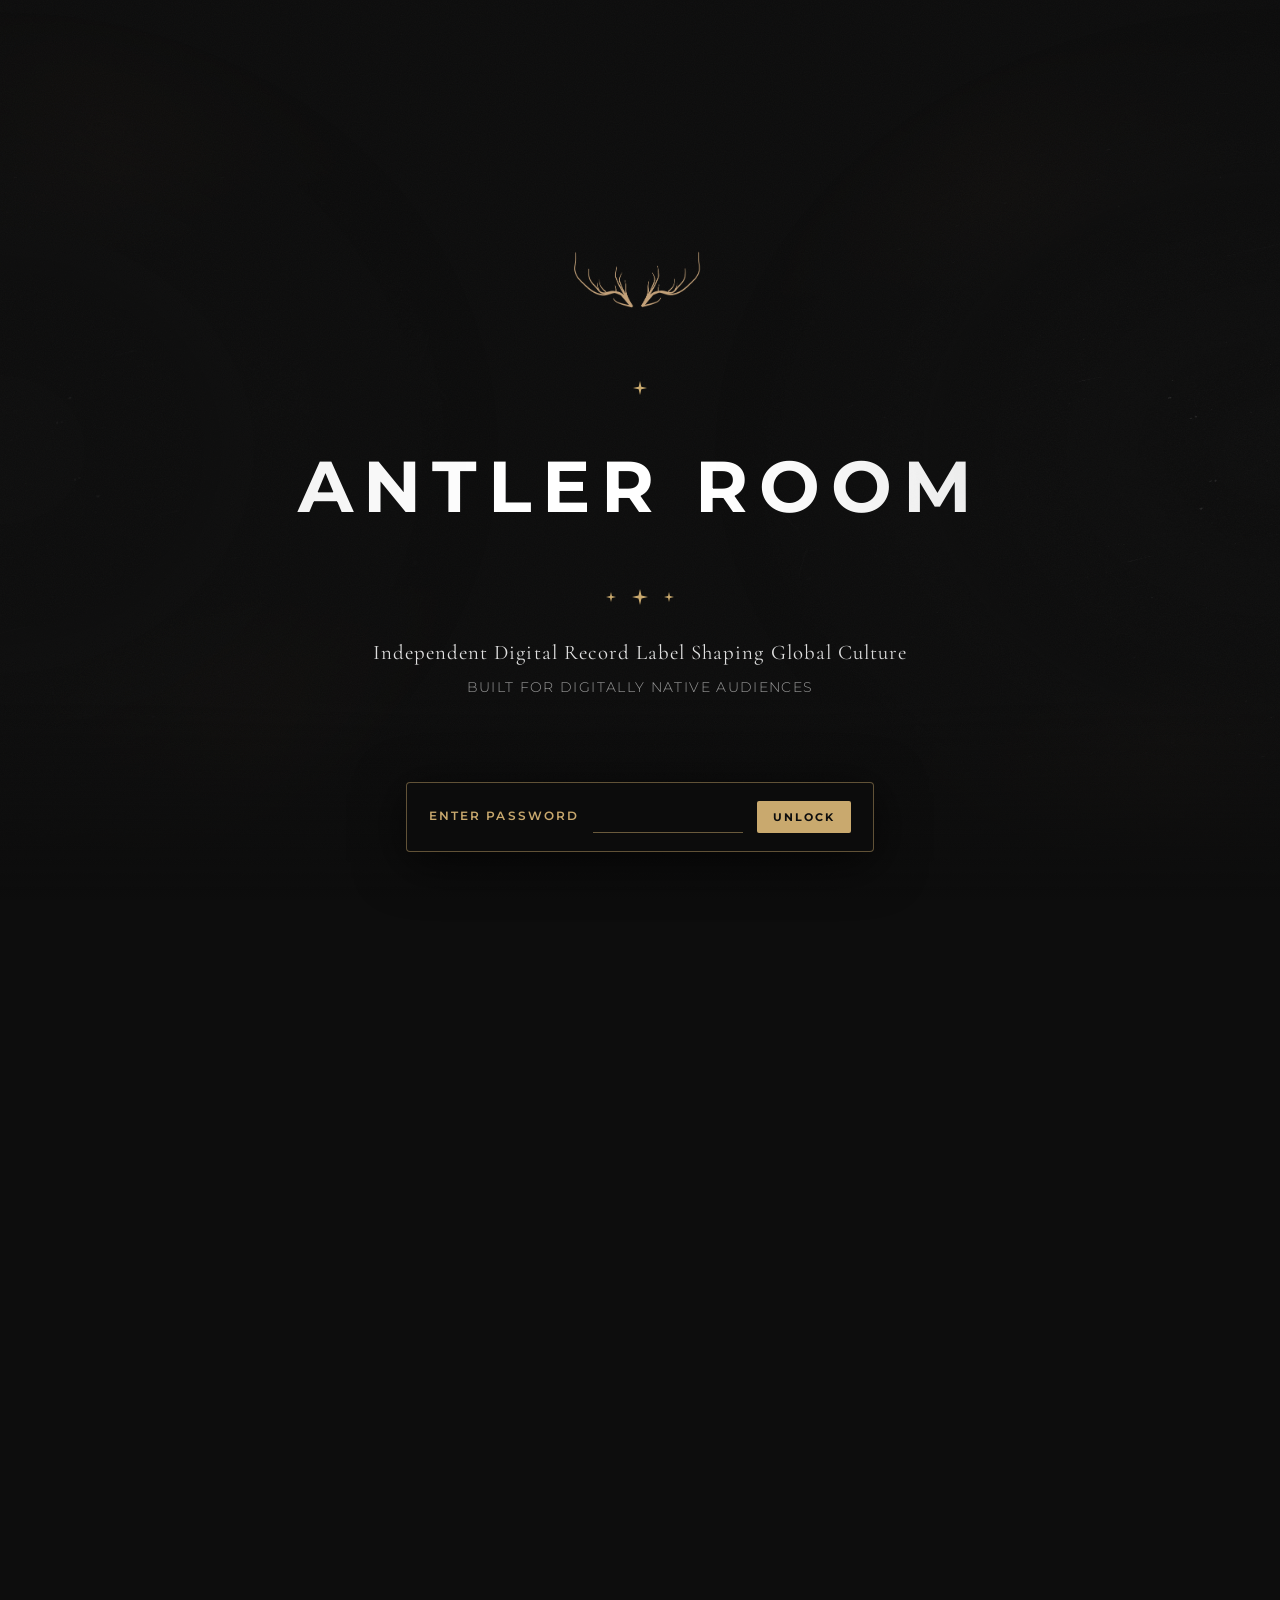
==== commit c90d9bcf: "fix: hide nav and anchor controls entirely while password gate is locked Belt-and-braces — instead o" ====
--- a/info/index.html
+++ b/info/index.html
@@ -550,6 +550,9 @@
   <!-- ========== PASSWORD GATE ========== -->
   <style id="ar-gate-style">
     html.ar-locked, html.ar-locked body { overflow: hidden !important; height: 100vh !important; touch-action: none; }
+    html.ar-locked .scroll-indicator,
+    html.ar-locked .hero a[href^="#"] { display: none !important; visibility: hidden !important; pointer-events: none !important; }
+    html.ar-locked section:not(.hero) { pointer-events: none !important; }
     #ar-gate-overlay {
       position: fixed; inset: 0; z-index: 99999; pointer-events: none;
       display: flex; align-items: flex-end; justify-content: center;
@@ -603,10 +606,53 @@
   <script>
     (function(){
       var KEY = 'ar_unlocked_v1';
-      if (sessionStorage.getItem(KEY) === '1') return;
+      var locked = sessionStorage.getItem(KEY) !== '1';
+      if (!locked) return;
       document.documentElement.classList.add('ar-locked');
+
+      var SCROLL_KEYS = { 32:1, 33:1, 34:1, 35:1, 36:1, 37:1, 38:1, 39:1, 40:1 };
+
+      function isGateField(t){
+        return t && (t.id === 'ar-gate-input' || t.id === 'ar-gate-submit' || (t.closest && t.closest('#ar-gate-form')));
+      }
+      function swallowClick(e){
+        if (!locked) return;
+        var t = e.target;
+        if (isGateField(t)) return;
+        var a = t.closest ? t.closest('a') : null;
+        if (a) {
+          var href = a.getAttribute('href') || '';
+          if (href.charAt(0) === '#' || href === '' || a.hash) {
+            e.preventDefault();
+            e.stopPropagation();
+            e.stopImmediatePropagation();
+            try { history.replaceState(null, '', location.pathname + location.search); } catch(_) {}
+            var input = document.getElementById('ar-gate-input');
+            if (input) input.focus();
+          }
+        }
+      }
+      function swallowKey(e){
+        if (!locked) return;
+        if (isGateField(e.target)) return;
+        if (SCROLL_KEYS[e.keyCode]) { e.preventDefault(); }
+      }
+      function swallowWheel(e){ if (locked) e.preventDefault(); }
+
+      document.addEventListener('click', swallowClick, true);
+      document.addEventListener('keydown', swallowKey, true);
+      document.addEventListener('wheel', swallowWheel, { passive: false, capture: true });
+      document.addEventListener('touchmove', swallowWheel, { passive: false, capture: true });
+      window.addEventListener('hashchange', function(){
+        if (!locked) return;
+        try { history.replaceState(null, '', location.pathname + location.search); } catch(_) {}
+        window.scrollTo(0, 0);
+      });
+      window.addEventListener('scroll', function(){ if (locked) window.scrollTo(0, 0); }, { passive: true });
+
       function init() {
         if (sessionStorage.getItem(KEY) === '1') {
+          locked = false;
           document.documentElement.classList.remove('ar-locked');
           return;
         }
@@ -627,6 +673,7 @@
           e.preventDefault();
           if (input.value === 'AR2026') {
             sessionStorage.setItem(KEY, '1');
+            locked = false;
             document.documentElement.classList.remove('ar-locked');
             overlay.remove();
           } else {
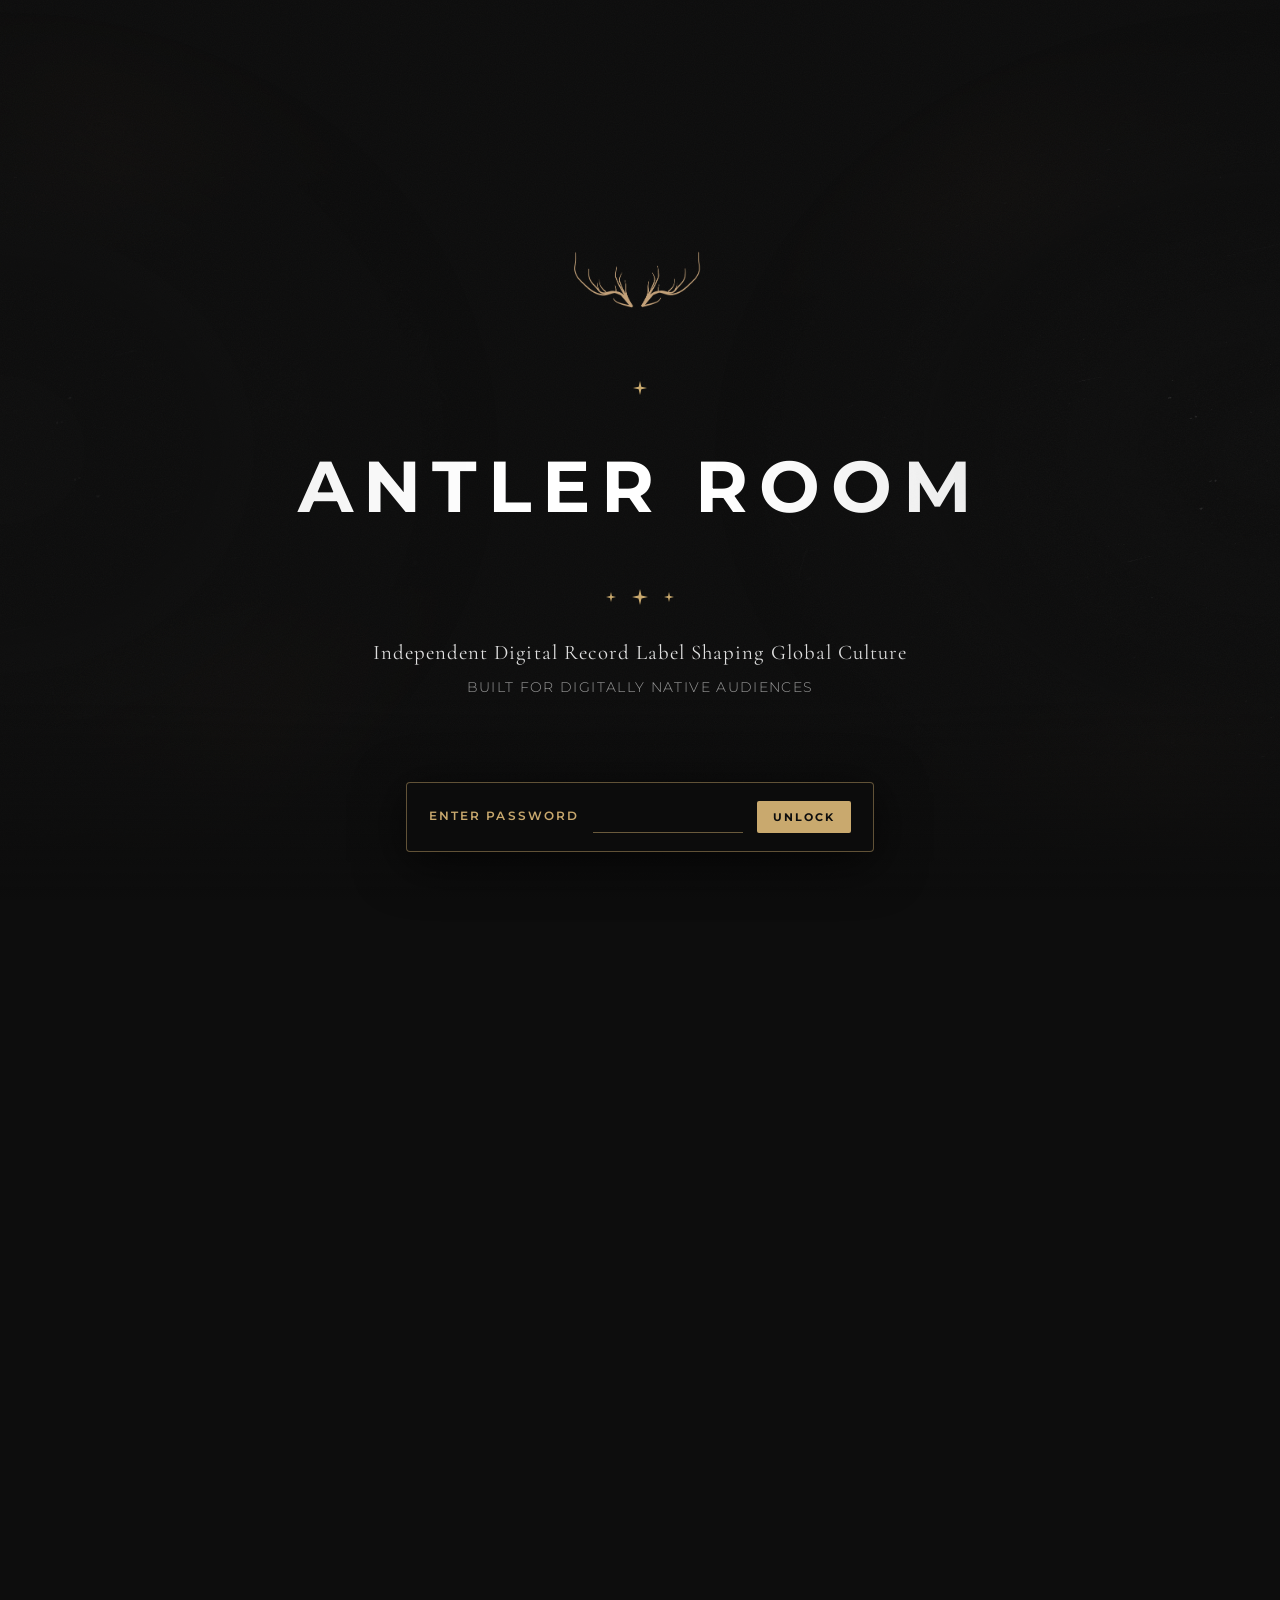
==== commit 5da55eff: "feat: refresh /info deal section and verified streaming stats Swap hard deal numbers for headline pr" ====
--- a/info/index.html
+++ b/info/index.html
@@ -242,7 +242,8 @@
       height: 0;
       padding-bottom: 28%;
       background-size: 100% auto;
-      background-position: left bottom;
+      /* crops off the stale "monthly listeners" line baked into the Spotify screenshots */
+      background-position: left 35%;
       background-repeat: no-repeat;
       position: relative;
     }
@@ -802,21 +803,18 @@
   <section class="section" id="deal">
     <div class="container fade-in">
       <h2 class="section-heading">Deal Philosophy</h2>
-      <p class="section-sub">Transparent terms. No hidden clauses.</p>
-
-      <div class="deal-grid" style="grid-template-columns: 1fr 1fr; max-width: 500px; margin-left: auto; margin-right: auto;">
+
+      <div class="deal-grid" style="grid-template-columns: repeat(auto-fit, minmax(200px, 1fr)); max-width: 820px; margin-left: auto; margin-right: auto; margin-top: 50px;">
         <div class="deal-card">
-          <span class="deal-value">60 / 40</span>
-          <span class="deal-label">Net Receipts Split<br>(Artist / Label)</span>
+          <span class="deal-value" style="font-size: 0.95rem; letter-spacing: 0.1em; text-transform: uppercase;">Artist-First Splits</span>
         </div>
         <div class="deal-card">
-          <span class="deal-value">10 yr</span>
-          <span class="deal-label">Standard Term</span>
-        </div>
-      </div>
-
-      <p class="deal-note">Track by Track</p>
-      <p style="text-align:center; margin-top: 8px; font-size: 0.75rem; color: var(--text-muted); letter-spacing: 0.06em;">you stay independent</p>
+          <span class="deal-value" style="font-size: 0.95rem; letter-spacing: 0.1em; text-transform: uppercase;">Better Contracts</span>
+        </div>
+        <div class="deal-card">
+          <span class="deal-value" style="font-size: 0.95rem; letter-spacing: 0.1em; text-transform: uppercase;">Record by Record</span>
+        </div>
+      </div>
     </div>
   </section>
 
@@ -827,13 +825,13 @@
 
       <div class="artist-cards">
         <a href="https://open.spotify.com/artist/0dgJbQ0bKPyUXco8hEXN7X" target="_blank" rel="noopener" class="artist-card">
-          <div class="artist-banner" style="background-image: url('assets/artist_oneheart.jpeg');"></div>
+          <div class="artist-banner" style="background-image: url('assets/artist_oneheart.jpeg'); background-size: auto 135%; background-position: left 10%;"></div>
           <div class="artist-card-body">
             <h3>Øneheart</h3>
-
+            <span class="artist-listeners">5.2M monthly listeners</span>
             <ul class="artist-stats">
               <li>Most-streamed ambient artist on the planet</li>
-              <li>1B streams on "Snowfall"</li>
+              <li>1.6B streams on "snowfall"</li>
               <li>2B weekly social views</li>
               <li>Double Platinum RIAA</li>
             </ul>
@@ -843,10 +841,10 @@
           <div class="artist-banner" style="background-image: url('assets/artist_flawedmangoes.jpeg');"></div>
           <div class="artist-card-body">
             <h3>Flawed Mangoes</h3>
-
+            <span class="artist-listeners">3M monthly listeners</span>
             <ul class="artist-stats">
               <li>World-leading viral guitar artist</li>
-              <li>100M streams on "Killswitch Lullaby"</li>
+              <li>174M streams on "Killswitch Lullaby"</li>
               <li>10B social views</li>
             </ul>
           </div>
@@ -855,10 +853,10 @@
           <div class="artist-banner" style="background-image: url('assets/artist_diedlonely.jpeg');"></div>
           <div class="artist-card-body">
             <h3>.diedlonely</h3>
-
+            <span class="artist-listeners">2.1M monthly listeners</span>
             <ul class="artist-stats">
               <li>Leading TikTok dark-ambient viral artist</li>
-              <li>100M streams on "stellar"</li>
+              <li>178M streams on "stellar"</li>
               <li>2M UGC videos</li>
               <li>75.6B social views</li>
             </ul>
@@ -868,7 +866,7 @@
           <div class="artist-banner" style="background-image: url('assets/artist_cultmember.jpeg');"></div>
           <div class="artist-card-body">
             <h3>Cult Member</h3>
-
+            <span class="artist-listeners">2.6M monthly listeners</span>
             <ul class="artist-stats">
               <li>Internet music icon</li>
               <li>28M+ streams on "2017 Archives"</li>
@@ -886,17 +884,17 @@
       <p class="section-sub" style="margin-bottom: 0;">Songs We've Worked</p>
 
       <div class="songs-grid">
-        <a href="https://open.spotify.com/track/2CIlKt4lRwAAUx5fYgCBxN" target="_blank" rel="noopener" class="song-tile" style="background-image: url('assets/song_ecstacy.jpeg');"><div class="song-tile-inner"><span class="song-streams">500M</span><span class="song-streams-label">Streams</span><span class="song-artist">SUICIDAL-IDOL</span><span class="song-title">ecstacy</span></div></a>
-        <a href="https://open.spotify.com/track/4hjRjhLvBIMUUhRjb7DACd" target="_blank" rel="noopener" class="song-tile" style="background-image: url('assets/song_vyrval.jpeg');"><div class="song-tile-inner"><span class="song-streams">359M</span><span class="song-streams-label">Streams</span><span class="song-artist">vyrval</span><span class="song-title">*H+3+RD*7luCJloOT6...</span></div></a>
-        <a href="https://open.spotify.com/track/1lb3H41lbvAN28N7yqRNL9" target="_blank" rel="noopener" class="song-tile" style="background-image: url('assets/song_idea10.jpeg');"><div class="song-tile-inner"><span class="song-streams">264M</span><span class="song-streams-label">Streams</span><span class="song-artist">Gibran Alcocer</span><span class="song-title">Idea 10</span></div></a>
-        <a href="https://open.spotify.com/track/0X4YYZtZcvqNqYIpMd93IT" target="_blank" rel="noopener" class="song-tile" style="background-image: url('assets/song_temporary.jpeg');"><div class="song-tile-inner"><span class="song-streams">250M</span><span class="song-streams-label">Streams</span><span class="song-artist">my head is empty</span><span class="song-title">i was only temporary</span></div></a>
-        <a href="https://open.spotify.com/track/5GLNE2kxoAouIaNyWvam80" target="_blank" rel="noopener" class="song-tile" style="background-image: url('assets/song_dontstop.jpeg');"><div class="song-tile-inner"><span class="song-streams">100M</span><span class="song-streams-label">Streams</span><span class="song-artist">GLXXMSTRIDER</span><span class="song-title">DON'T STOP</span></div></a>
-        <a href="https://open.spotify.com/track/2S5EpxS6WhQkBlj3WJYXFJ" target="_blank" rel="noopener" class="song-tile" style="background-image: url('assets/song_eeyuh.jpeg');"><div class="song-tile-inner"><span class="song-streams">40M</span><span class="song-streams-label">Streams</span><span class="song-artist">HR</span><span class="song-title">EEYUH!</span></div></a>
+        <a href="https://open.spotify.com/track/2CIlKt4lRwAAUx5fYgCBxN" target="_blank" rel="noopener" class="song-tile" style="background-image: url('assets/song_ecstacy.jpeg');"><div class="song-tile-inner"><span class="song-streams">719M</span><span class="song-streams-label">Streams</span><span class="song-artist">SUICIDAL-IDOL</span><span class="song-title">ecstacy</span></div></a>
+        <a href="https://open.spotify.com/track/0X4YYZtZcvqNqYIpMd93IT" target="_blank" rel="noopener" class="song-tile" style="background-image: url('assets/song_temporary.jpeg');"><div class="song-tile-inner"><span class="song-streams">365M</span><span class="song-streams-label">Streams</span><span class="song-artist">my head is empty</span><span class="song-title">i was only temporary</span></div></a>
+        <a href="https://open.spotify.com/track/1lb3H41lbvAN28N7yqRNL9" target="_blank" rel="noopener" class="song-tile" style="background-image: url('assets/song_idea10.jpeg');"><div class="song-tile-inner"><span class="song-streams">334M</span><span class="song-streams-label">Streams</span><span class="song-artist">Gibran Alcocer</span><span class="song-title">Idea 10</span></div></a>
+        <a href="https://open.spotify.com/track/4hjRjhLvBIMUUhRjb7DACd" target="_blank" rel="noopener" class="song-tile" style="background-image: url('assets/song_vyrval.jpeg');"><div class="song-tile-inner"><span class="song-streams">232M</span><span class="song-streams-label">Streams</span><span class="song-artist">vyrval</span><span class="song-title">✻H+3+ЯД✻7luCJIo0T6...</span></div></a>
+        <a href="https://open.spotify.com/track/2S5EpxS6WhQkBlj3WJYXFJ" target="_blank" rel="noopener" class="song-tile" style="background-image: url('assets/song_eeyuh.jpeg');"><div class="song-tile-inner"><span class="song-streams">168M</span><span class="song-streams-label">Streams</span><span class="song-artist">HR</span><span class="song-title">EEYUH!</span></div></a>
+        <a href="https://open.spotify.com/track/5GLNE2kxoAouIaNyWvam80" target="_blank" rel="noopener" class="song-tile" style="background-image: url('assets/song_dontstop.jpeg');"><div class="song-tile-inner"><span class="song-streams">159M</span><span class="song-streams-label">Streams</span><span class="song-artist">GLXXMSTRIDER</span><span class="song-title">DON'T STOP</span></div></a>
+        <a href="https://open.spotify.com/track/6Q06JnZvvGpivyuLdD404e" target="_blank" rel="noopener" class="song-tile" style="background-image: url('assets/song_solitude.jpeg');"><div class="song-tile-inner"><span class="song-streams">54M</span><span class="song-streams-label">Streams</span><span class="song-artist">juno, blindheart</span><span class="song-title">Solitude</span></div></a>
+        <a href="https://open.spotify.com/track/6e1079QKt7GGlJyyP8cO1u" target="_blank" rel="noopener" class="song-tile" style="background-image: url('assets/song_findamelody.jpeg');"><div class="song-tile-inner"><span class="song-streams">35M</span><span class="song-streams-label">Streams</span><span class="song-artist">Andrea Vanzo</span><span class="song-title">Find a Melody</span></div></a>
+        <a href="https://open.spotify.com/track/6o3RzW888Fz2YBtzPtROiD" target="_blank" rel="noopener" class="song-tile" style="background-image: url('assets/song_drowning.jpeg');"><div class="song-tile-inner"><span class="song-streams">32M</span><span class="song-streams-label">Streams</span><span class="song-artist">Antent, vowl.</span><span class="song-title">drowning</span></div></a>
         <a href="https://open.spotify.com/track/1KoWiQGR2ry2N1NvAN5r0M" target="_blank" rel="noopener" class="song-tile" style="background-image: url('assets/song_sundown.jpeg');"><div class="song-tile-inner"><span class="song-streams">28M</span><span class="song-streams-label">Streams</span><span class="song-artist">$undown</span><span class="song-title">Stray.wav</span></div></a>
-        <a href="https://open.spotify.com/track/6Q06JnZvvGpivyuLdD404e" target="_blank" rel="noopener" class="song-tile" style="background-image: url('assets/song_solitude.jpeg');"><div class="song-tile-inner"><span class="song-streams">25M</span><span class="song-streams-label">Streams</span><span class="song-artist">juno, blindheart</span><span class="song-title">Solitude</span></div></a>
         <a href="https://open.spotify.com/track/2aRjdfibMVQyl5iw9epBGt" target="_blank" rel="noopener" class="song-tile" style="background-image: url('assets/song_bleach.jpeg');"><div class="song-tile-inner"><span class="song-streams">23M</span><span class="song-streams-label">Streams</span><span class="song-artist">Vandalism</span><span class="song-title">bleach</span></div></a>
-        <a href="https://open.spotify.com/track/6o3RzW888Fz2YBtzPtROiD" target="_blank" rel="noopener" class="song-tile" style="background-image: url('assets/song_drowning.jpeg');"><div class="song-tile-inner"><span class="song-streams">20M</span><span class="song-streams-label">Streams</span><span class="song-artist">Antent, vowl.</span><span class="song-title">drowning</span></div></a>
-        <a href="https://open.spotify.com/track/6e1079QKt7GGlJyyP8cO1u" target="_blank" rel="noopener" class="song-tile" style="background-image: url('assets/song_findamelody.jpeg');"><div class="song-tile-inner"><span class="song-streams">13M</span><span class="song-streams-label">Streams</span><span class="song-artist">Andrea Vanzo</span><span class="song-title">Find a Melody</span></div></a>
         <div class="song-tile songs-more">and many more&hellip;</div>
       </div>
     </div>
@@ -940,7 +938,7 @@
 
       <div class="wwd-content">
         <ul class="wwd-list">
-          <li>Engineered social campaigns targeting 100M+ views per release across TikTok, Reels, and Shorts</li>
+          <li>Engineered social campaigns built for cultural scale across TikTok, Reels, and Shorts</li>
           <li>In-house content creation paired with a UGC strategy built around your sound</li>
           <li>Pre-release sound injection to test content and ensure a strong song launch</li>
           <li>Real-time campaign optimisation, we monitor and adapt as trends shift on your music</li>
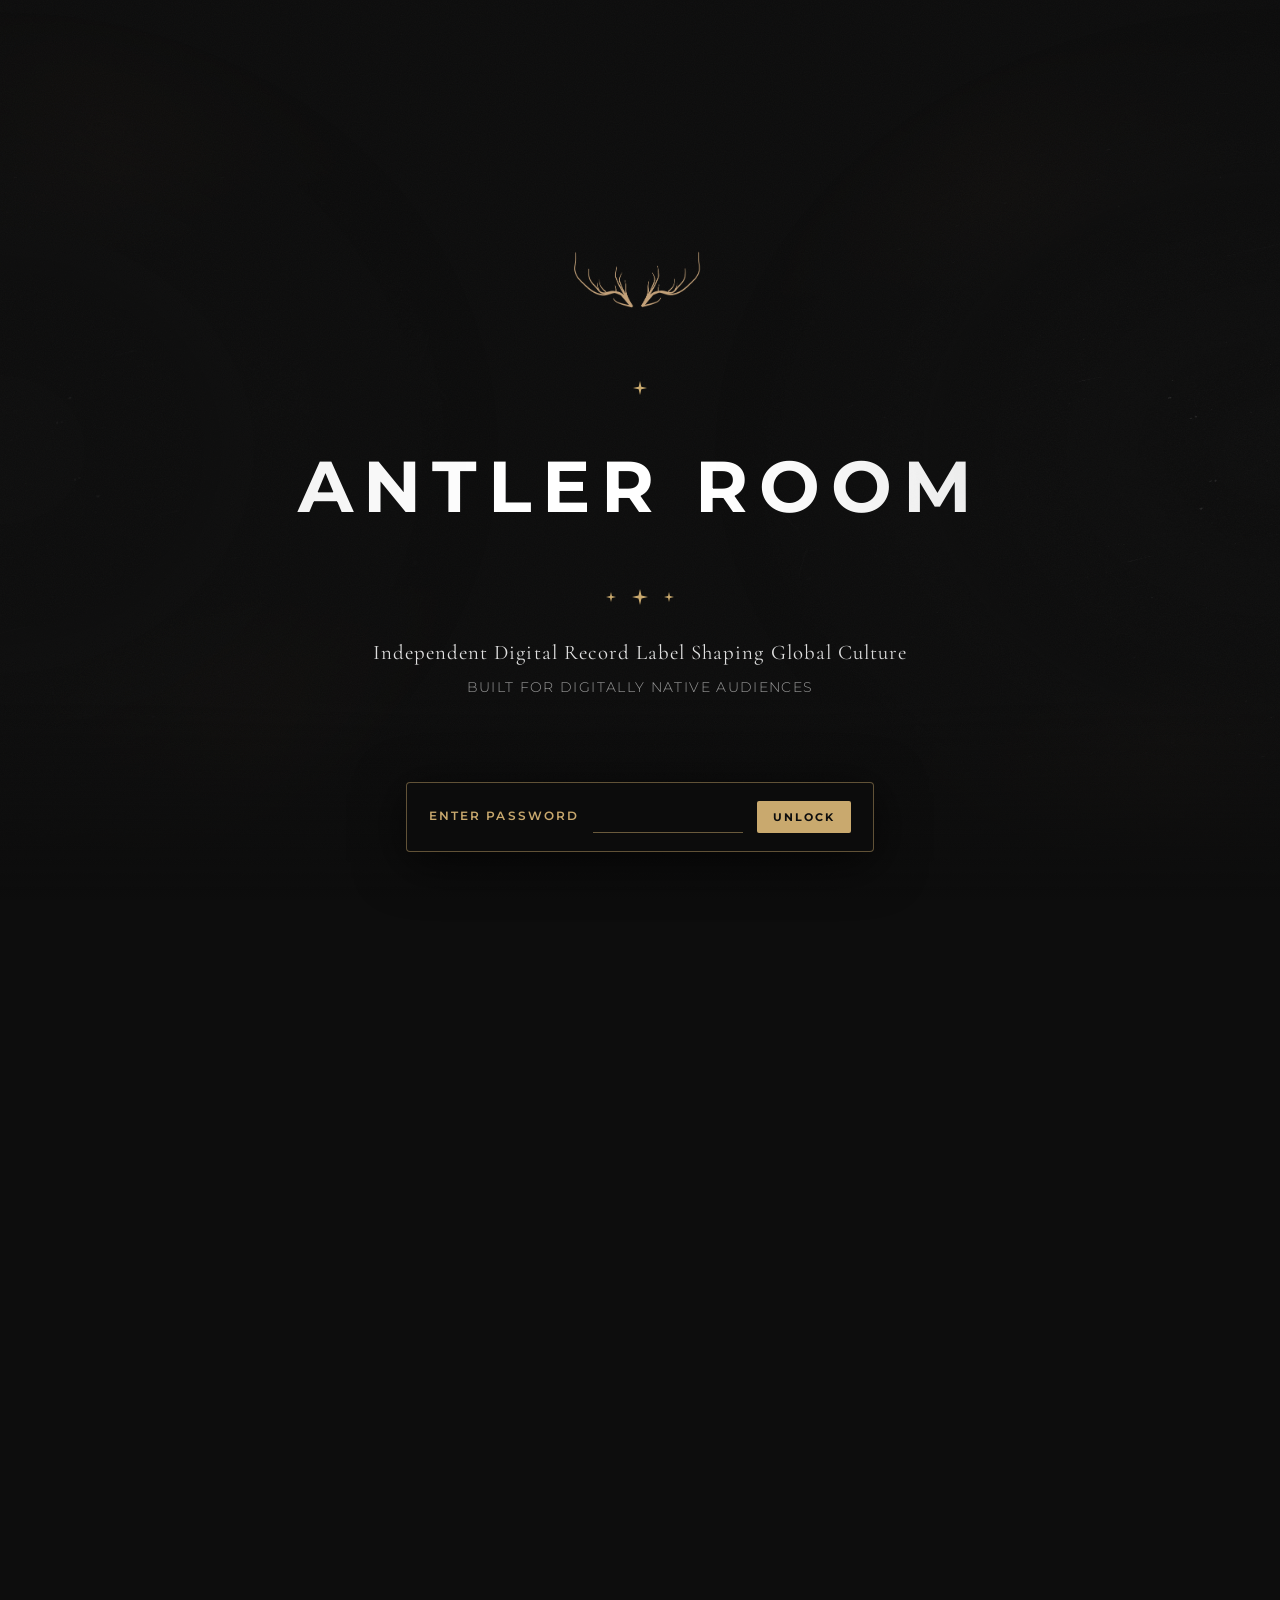
==== commit c6f78f2c: "feat: restyle /info deal philosophy as a serif statement Replace the three sparse bordered boxes wit" ====
--- a/info/index.html
+++ b/info/index.html
@@ -181,38 +181,18 @@
     }
 
     /* ========== DEAL PHILOSOPHY ========== */
-    .deal-grid {
-      display: grid;
-      grid-template-columns: repeat(auto-fit, minmax(220px, 1fr));
-      gap: 30px;
-      margin-top: 40px;
-    }
-    .deal-card {
-      border: 1px solid rgba(201,169,110,0.2);
-      padding: 30px;
+    .deal-statement {
+      margin-top: 36px;
       text-align: center;
-    }
-    .deal-card .deal-value {
-      font-size: 1.8rem;
-      font-weight: 700;
-      color: var(--gold);
-      display: block;
-      margin-bottom: 8px;
-    }
-    .deal-card .deal-label {
-      font-size: 0.75rem;
-      text-transform: uppercase;
-      letter-spacing: 0.1em;
-      color: var(--text-muted);
-    }
-    .deal-note {
-      text-align: center;
-      margin-top: 30px;
       font-family: 'Cormorant Garamond', serif;
-      font-size: 1.15rem;
+      font-style: italic;
+      font-size: clamp(1.6rem, 3.6vw, 2.4rem);
+      line-height: 1.5;
       color: var(--text);
-      font-style: italic;
-    }
+      letter-spacing: 0.01em;
+    }
+    .deal-statement span { display: block; }
+    .deal-statement span:last-child { color: var(--gold); }
 
     /* ========== CASE STUDIES ========== */
     .case-label {
@@ -804,17 +784,11 @@
     <div class="container fade-in">
       <h2 class="section-heading">Deal Philosophy</h2>
 
-      <div class="deal-grid" style="grid-template-columns: repeat(auto-fit, minmax(200px, 1fr)); max-width: 820px; margin-left: auto; margin-right: auto; margin-top: 50px;">
-        <div class="deal-card">
-          <span class="deal-value" style="font-size: 0.95rem; letter-spacing: 0.1em; text-transform: uppercase;">Artist-First Splits</span>
-        </div>
-        <div class="deal-card">
-          <span class="deal-value" style="font-size: 0.95rem; letter-spacing: 0.1em; text-transform: uppercase;">Better Contracts</span>
-        </div>
-        <div class="deal-card">
-          <span class="deal-value" style="font-size: 0.95rem; letter-spacing: 0.1em; text-transform: uppercase;">Record by Record</span>
-        </div>
-      </div>
+      <p class="deal-statement">
+        <span>Artist-first splits.</span>
+        <span>Better contracts.</span>
+        <span>Record by record.</span>
+      </p>
     </div>
   </section>
 
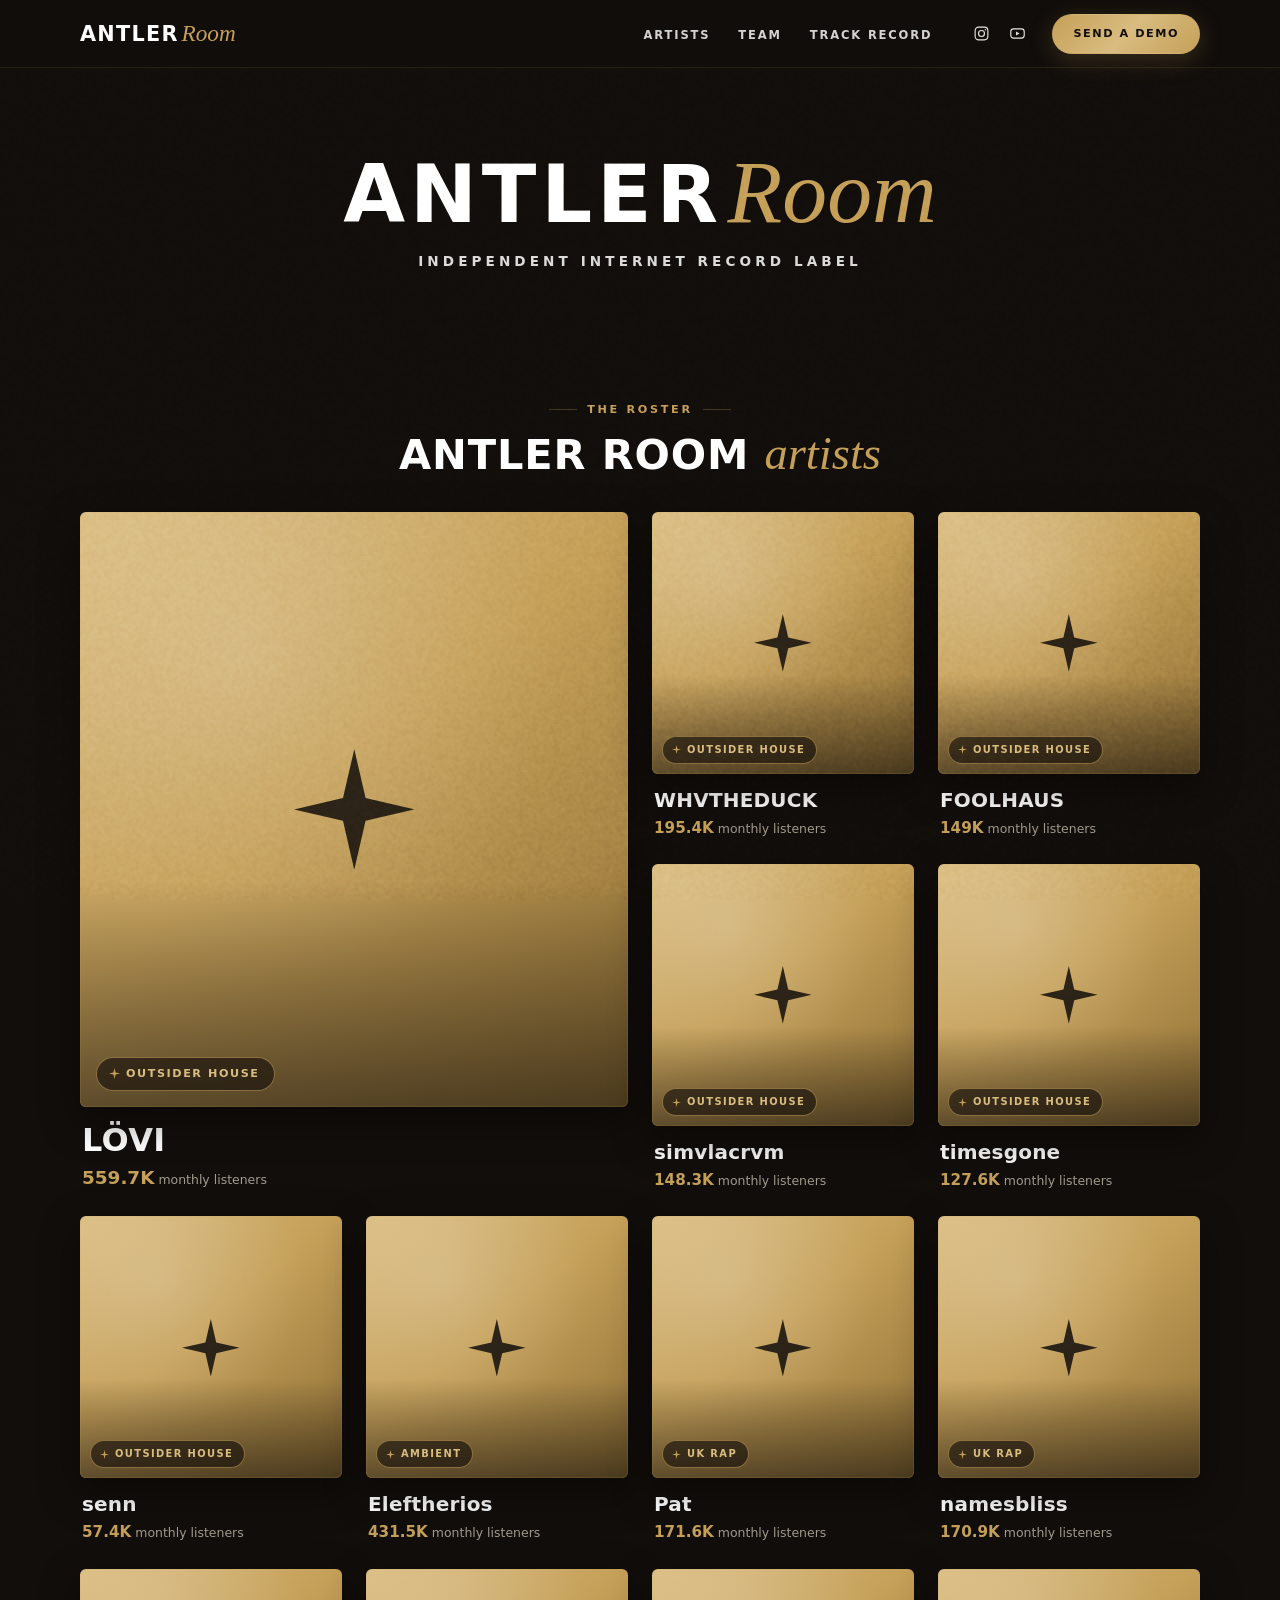
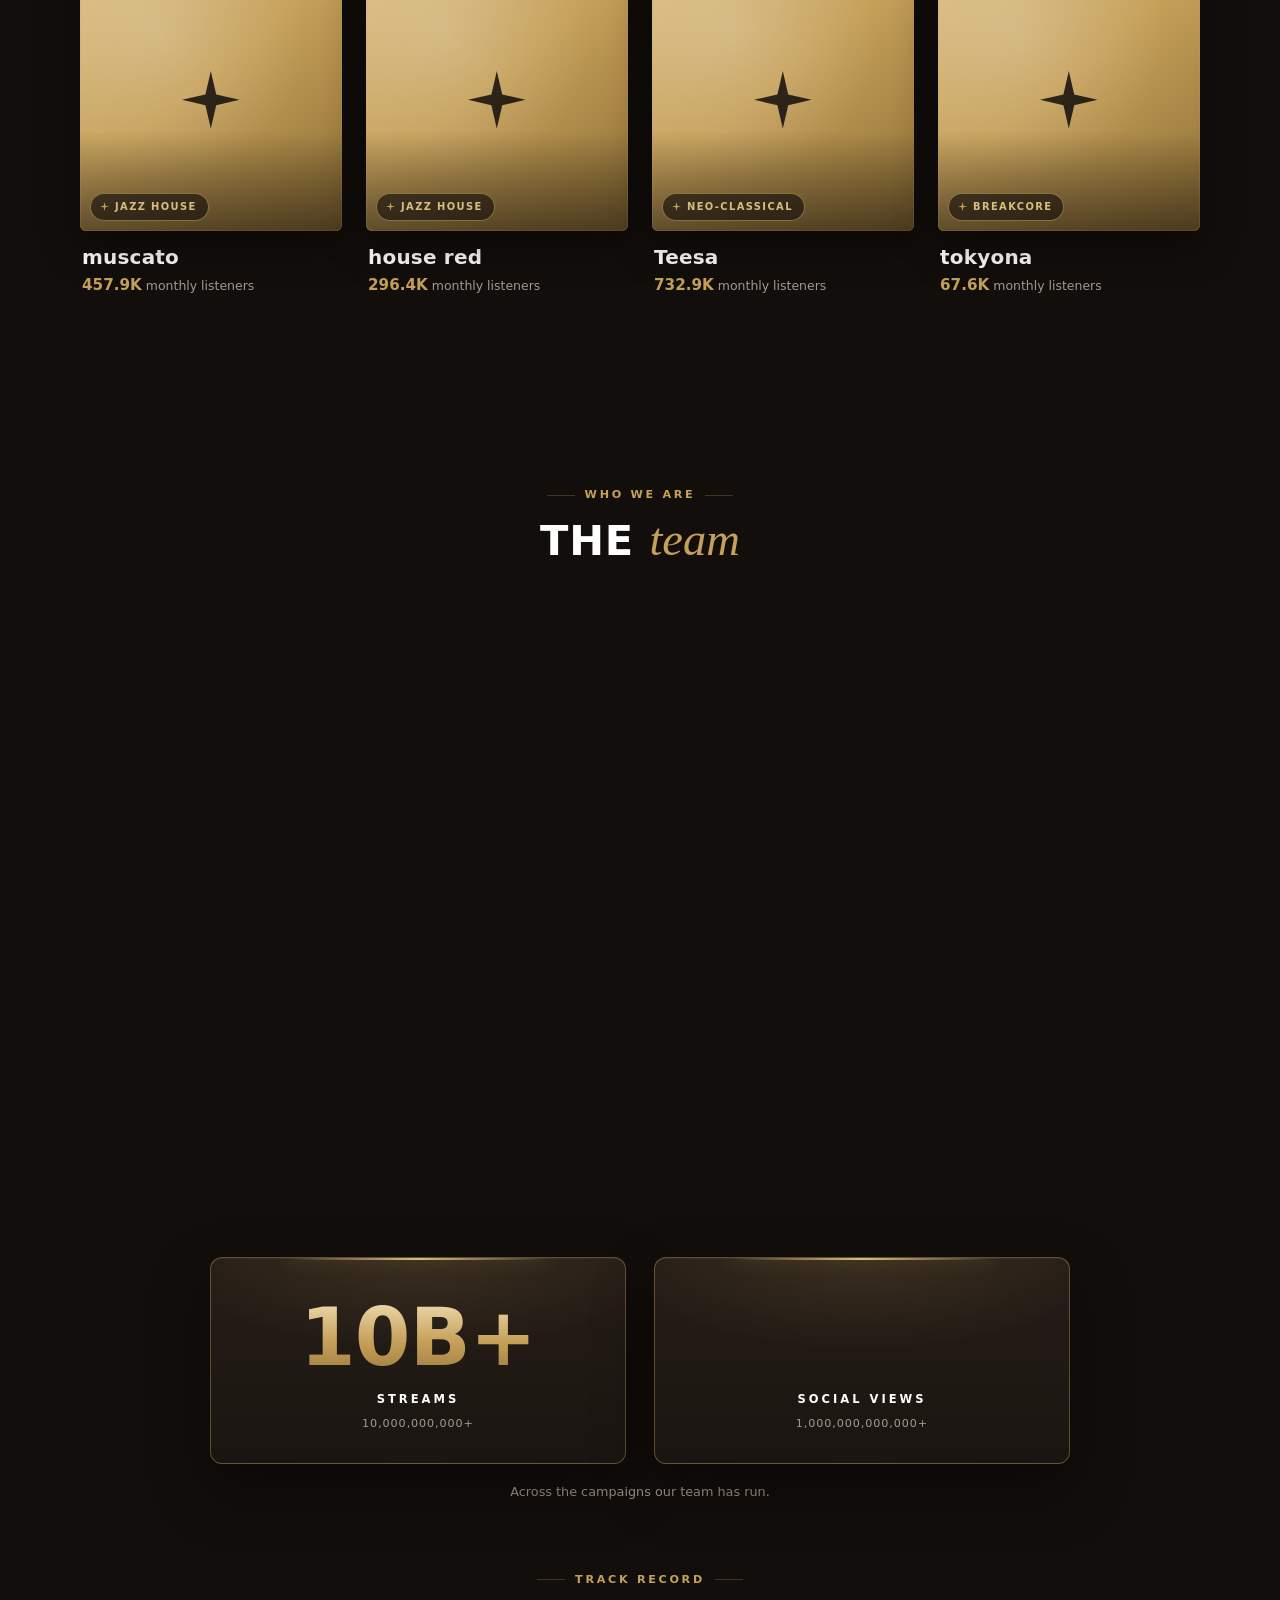
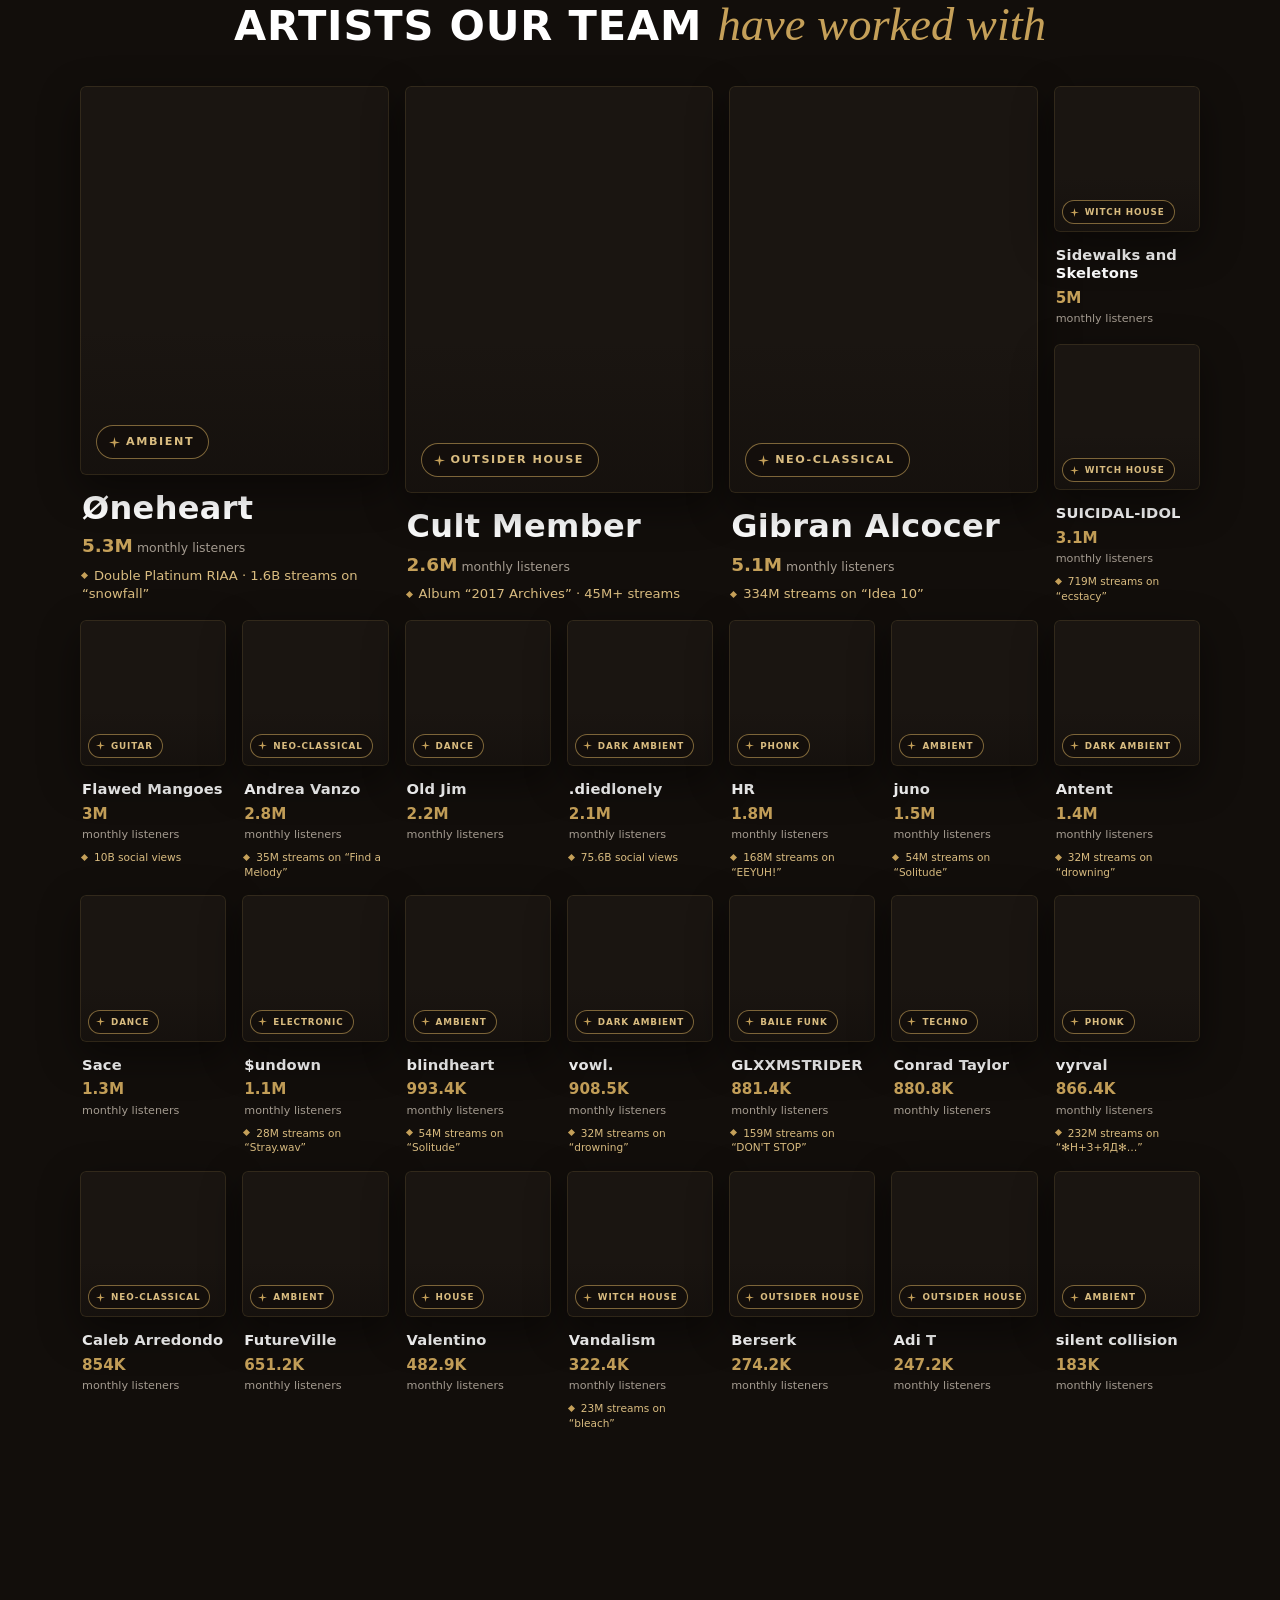
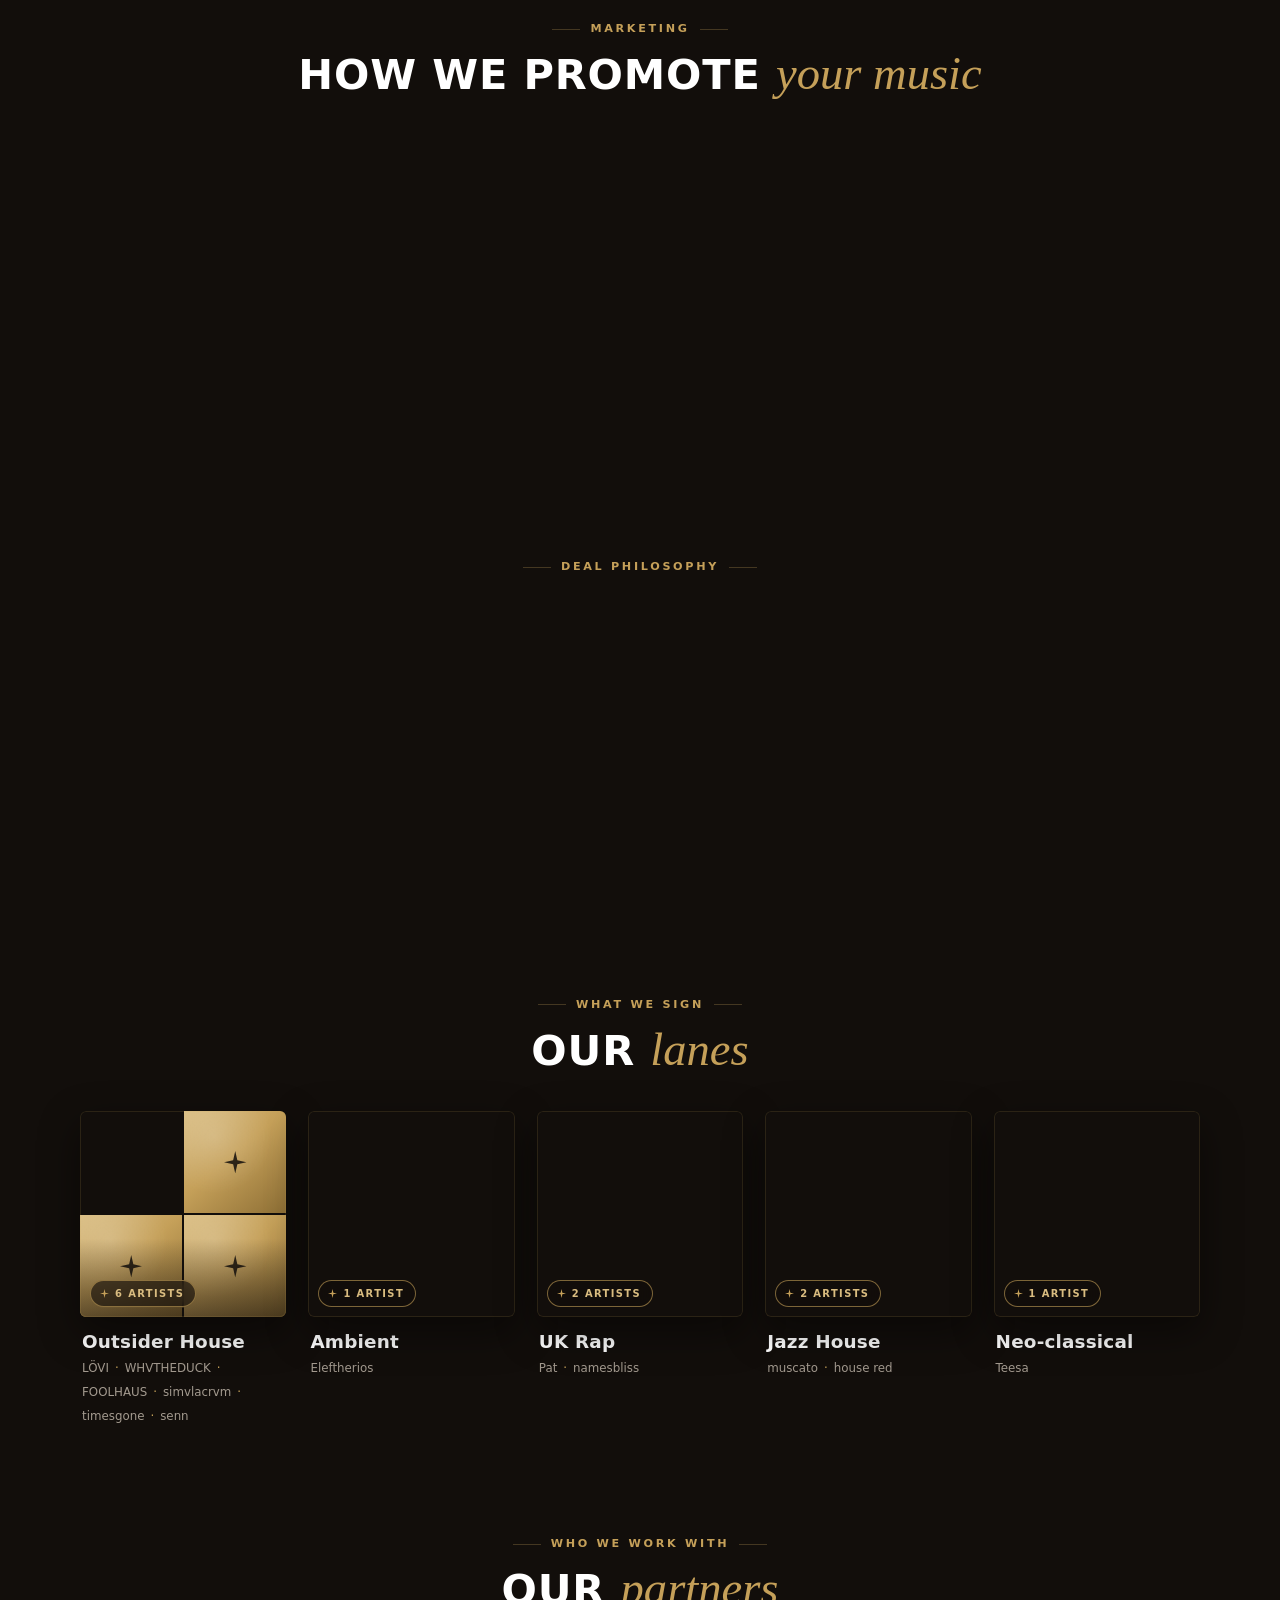
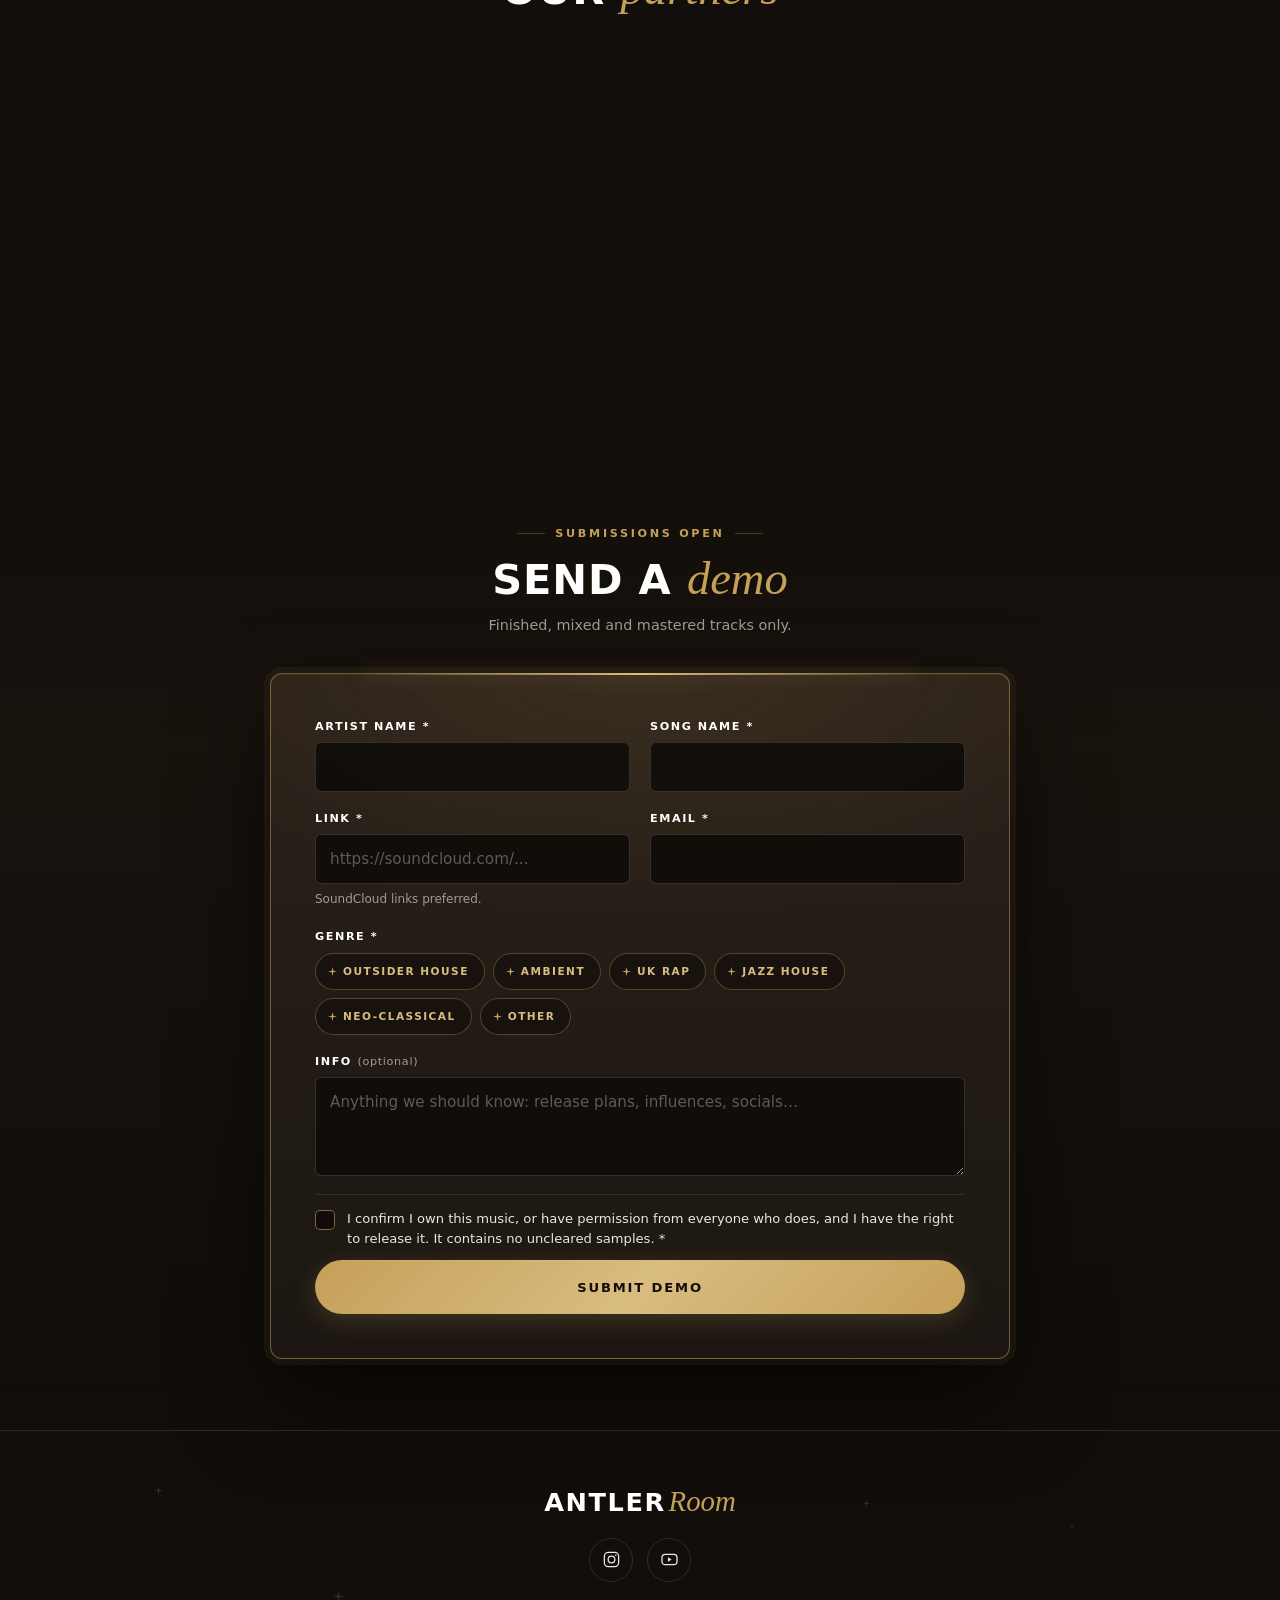
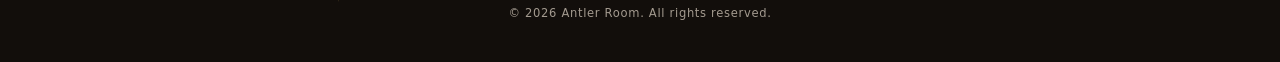
==== commit 5fdca31e: "Launch config: live demo form, /info redirect, SEO and CSP tags, static stats, Instagram and YouTube" ====
--- a/info/index.html
+++ b/info/index.html
@@ -2,1064 +2,13 @@
 <html lang="en">
 <head>
   <meta charset="UTF-8">
-  <meta name="viewport" content="width=device-width, initial-scale=1.0">
-  <title>Antler Room | Info</title>
-  <meta name="robots" content="noindex, nofollow">
-  <link rel="icon" type="image/x-icon" href="/favicon.ico">
-  <link rel="preconnect" href="https://fonts.googleapis.com">
-  <link rel="preconnect" href="https://fonts.gstatic.com" crossorigin>
-  <link href="https://fonts.googleapis.com/css2?family=Cormorant+Garamond:ital,wght@0,400;0,600;1,400&family=Montserrat:wght@300;400;500;600;700&display=swap" rel="stylesheet">
-  <style>
-    /* ========== RESET & BASE ========== */
-    *, *::before, *::after { margin: 0; padding: 0; box-sizing: border-box; }
-    html { scroll-behavior: smooth; }
-    body {
-      font-family: 'Montserrat', sans-serif;
-      background: #0D0D0D;
-      color: #E0E0E0;
-      line-height: 1.7;
-      overflow-x: hidden;
-      -webkit-font-smoothing: antialiased;
-    }
-
-    /* Subtle noise texture overlay */
-    body::before {
-      content: '';
-      position: fixed;
-      inset: 0;
-      z-index: 0;
-      pointer-events: none;
-      opacity: 0.03;
-      background-image: url("data:image/svg+xml,%3Csvg viewBox='0 0 256 256' xmlns='http://www.w3.org/2000/svg'%3E%3Cfilter id='n'%3E%3CfeTurbulence type='fractalNoise' baseFrequency='0.9' numOctaves='4' stitchTiles='stitch'/%3E%3C/filter%3E%3Crect width='100%25' height='100%25' filter='url(%23n)'/%3E%3C/svg%3E");
-      background-size: 256px 256px;
-    }
-
-    /* ========== COLOURS ========== */
-    :root {
-      --gold: #C9A96E;
-      --gold-light: #D4BA85;
-      --gold-dark: #A8884F;
-      --bg: #0D0D0D;
-      --bg-card: #151515;
-      --bg-panel: #1A1612;
-      --text: #E0E0E0;
-      --text-muted: #999;
-      --white: #FFFFFF;
-    }
-
-    /* ========== TYPOGRAPHY ========== */
-    h1, h2, h3, h4 { font-family: 'Montserrat', sans-serif; color: var(--white); font-weight: 700; text-transform: uppercase; letter-spacing: 0.08em; }
-    .serif { font-family: 'Cormorant Garamond', serif; font-style: italic; text-transform: none; letter-spacing: 0.02em; }
-
-    /* ========== LAYOUT ========== */
-    .section { position: relative; z-index: 1; padding: 100px 0; }
-    .container { max-width: 1100px; margin: 0 auto; padding: 0 40px; }
-    @media (max-width: 768px) { .container { padding: 0 24px; } .section { padding: 70px 0; } }
-
-    /* ========== FADE-IN ANIMATIONS ========== */
-    .fade-in { opacity: 0; transform: translateY(30px); transition: opacity 0.8s ease, transform 0.8s ease; }
-    .fade-in.visible { opacity: 1; transform: translateY(0); }
-
-    /* ========== GOLD DECORATIVE ELEMENTS ========== */
-    .gold-divider { display: flex; align-items: center; justify-content: center; gap: 16px; margin: 30px 0; }
-    .gold-divider .line { flex: 0 1 80px; height: 1px; background: var(--gold); opacity: 0.5; }
-    .gold-divider .star { flex-shrink: 0; }
-
-    .sparkle {
-      position: absolute;
-      color: var(--gold);
-      opacity: 0;
-      animation: sparkle-pulse 3s ease-in-out infinite;
-      pointer-events: none;
-      z-index: 2;
-    }
-    @keyframes sparkle-pulse {
-      0%, 100% { opacity: 0; transform: scale(0.7); }
-      50% { opacity: 0.7; transform: scale(1); }
-    }
-
-    /* ========== HERO ========== */
-    .hero {
-      min-height: 100vh;
-      display: flex;
-      flex-direction: column;
-      align-items: center;
-      justify-content: center;
-      text-align: center;
-      position: relative;
-      overflow: hidden;
-    }
-    .hero::after {
-      content: '';
-      position: absolute;
-      bottom: 0;
-      left: 0;
-      right: 0;
-      height: 200px;
-      background: linear-gradient(to top, var(--bg), transparent);
-      pointer-events: none;
-    }
-    .hero-antler { width: 80px; height: auto; margin-bottom: 20px; }
-    .hero h1 { font-size: clamp(2.5rem, 6vw, 4.5rem); letter-spacing: 0.15em; margin-bottom: 12px; }
-    .hero-tagline { font-family: 'Cormorant Garamond', serif; font-size: clamp(1rem, 2.5vw, 1.3rem); color: var(--text); letter-spacing: 0.05em; margin-bottom: 6px; }
-    .hero-sub { font-size: 0.85rem; color: var(--text-muted); letter-spacing: 0.1em; text-transform: uppercase; font-weight: 300; }
-
-    /* ========== SPARKLE STAR SVG (reusable) ========== */
-    .star-svg { display: inline-block; }
-
-    /* ========== STAT BANNER ========== */
-    .stat-banner {
-      display: flex;
-      justify-content: center;
-      gap: 50px;
-      flex-wrap: wrap;
-      margin-bottom: 50px;
-    }
-    .stat-item { text-align: center; }
-    .stat-number { font-size: clamp(1.5rem, 3vw, 2rem); font-weight: 700; color: var(--gold); display: block; }
-    .stat-label { font-size: 0.7rem; text-transform: uppercase; letter-spacing: 0.12em; color: var(--text-muted); }
-
-    /* ========== TEAM CARDS ========== */
-    .team-grid { display: grid; grid-template-columns: 1fr 1fr; gap: 40px; margin-bottom: 40px; max-width: 800px; margin-left: auto; margin-right: auto; }
-    @media (max-width: 768px) { .team-grid { grid-template-columns: 1fr; max-width: 340px; } }
-    .team-card {
-      background: var(--bg-card);
-      border: 1px solid rgba(201,169,110,0.15);
-      padding: 32px;
-      text-align: center;
-    }
-    .team-card img {
-      width: 100px;
-      height: 100px;
-      object-fit: cover;
-      border-radius: 50%;
-      margin: 0 auto 18px;
-      display: block;
-    }
-    .team-card h3 { font-size: 1.3rem; margin-bottom: 14px; letter-spacing: 0.1em; }
-    .team-card p { font-size: 0.82rem; color: var(--text-muted); line-height: 1.7; text-align: left; }
-    .team-footer { text-align: center; font-family: 'Cormorant Garamond', serif; font-size: 1.2rem; color: var(--text); }
-    .team-footer strong { color: var(--gold); font-weight: 600; }
-
-    /* ========== PILLARS ACCORDION ========== */
-    .pillars-section { max-width: 800px; margin: 0 auto; }
-    .pillar-accordion {
-      border-bottom: 1px solid rgba(201,169,110,0.15);
-    }
-    .pillar-accordion summary {
-      list-style: none;
-      cursor: pointer;
-      padding: 18px 0;
-      font-size: 0.85rem;
-      letter-spacing: 0.12em;
-      text-transform: uppercase;
-      color: var(--text);
-      font-weight: 600;
-      font-family: 'Montserrat', sans-serif;
-      display: flex;
-      align-items: center;
-      justify-content: space-between;
-      transition: color 0.3s ease;
-    }
-    .pillar-accordion summary:hover { color: var(--gold); }
-    .pillar-accordion summary::-webkit-details-marker { display: none; }
-    .pillar-accordion summary::after {
-      content: '+';
-      font-size: 1.2rem;
-      color: var(--gold);
-      font-weight: 300;
-      transition: transform 0.3s ease;
-    }
-    .pillar-accordion[open] summary::after {
-      content: '-';
-    }
-    .pillar-accordion .pillar-body {
-      padding: 0 0 20px 0;
-      font-size: 0.85rem;
-      color: var(--text-muted);
-      line-height: 1.8;
-    }
-
-    /* ========== DEAL PHILOSOPHY ========== */
-    .deal-statement {
-      margin-top: 36px;
-      text-align: center;
-      font-family: 'Cormorant Garamond', serif;
-      font-style: italic;
-      font-size: clamp(1.6rem, 3.6vw, 2.4rem);
-      line-height: 1.5;
-      color: var(--text);
-      letter-spacing: 0.01em;
-    }
-    .deal-statement span { display: block; }
-    .deal-statement span:last-child { color: var(--gold); }
-
-    /* ========== CASE STUDIES ========== */
-    .case-label {
-      font-size: 0.65rem;
-      text-transform: uppercase;
-      letter-spacing: 0.15em;
-      color: var(--gold);
-      margin-bottom: 6px;
-      display: block;
-    }
-    .artist-cards { display: grid; grid-template-columns: 1fr 1fr; gap: 30px; margin-top: 40px; }
-    @media (max-width: 768px) { .artist-cards { grid-template-columns: 1fr; } }
-    /* Kill all default link styling on this page */
-    a, a:link, a:visited, a:hover, a:active { color: inherit; }
-    a.artist-card, a.song-tile { text-decoration: none; cursor: pointer; display: block; }
-    .artist-card {
-      background: var(--bg-card);
-      border: 1px solid rgba(201,169,110,0.1);
-      padding: 0;
-      position: relative;
-      overflow: hidden;
-      transition: border-color 0.3s ease, transform 0.3s ease;
-    }
-    .artist-card:hover { border-color: rgba(201,169,110,0.3); transform: translateY(-3px); }
-    .artist-banner {
-      width: 100%;
-      height: 0;
-      padding-bottom: 28%;
-      background-size: 100% auto;
-      /* crops off the stale "monthly listeners" line baked into the Spotify screenshots */
-      background-position: left 35%;
-      background-repeat: no-repeat;
-      position: relative;
-    }
-    .artist-banner::after {
-      content: '';
-      position: absolute;
-      bottom: 0;
-      left: 0;
-      right: 0;
-      height: 30%;
-      background: linear-gradient(to top, var(--bg-card), transparent);
-    }
-    .artist-card-body { padding: 20px 30px 30px; }
-    .artist-card h3 { font-size: 1.5rem; margin-bottom: 4px; text-transform: none; letter-spacing: 0.02em; }
-    .artist-listeners {
-      font-size: 0.78rem;
-      color: var(--gold);
-      font-weight: 500;
-      letter-spacing: 0.03em;
-      margin-bottom: 14px;
-      display: block;
-    }
-    .artist-card .artist-stats { list-style: none; }
-    .artist-card .artist-stats li {
-      font-size: 0.82rem;
-      color: var(--text-muted);
-      padding: 4px 0;
-      padding-left: 16px;
-      position: relative;
-    }
-    .artist-card .artist-stats li::before {
-      content: '';
-      position: absolute;
-      left: 0;
-      top: 50%;
-      width: 6px;
-      height: 6px;
-      background: var(--gold);
-      transform: translateY(-50%) rotate(45deg);
-    }
-
-    /* ========== SONGS GRID ========== */
-    .songs-grid {
-      display: grid;
-      grid-template-columns: repeat(auto-fill, minmax(150px, 1fr));
-      gap: 12px;
-      margin-top: 40px;
-    }
-    .song-tile {
-      background-size: cover;
-      background-position: center;
-      border: 1px solid rgba(255,255,255,0.05);
-      padding: 0;
-      text-align: center;
-      transition: border-color 0.3s ease, transform 0.3s ease;
-      position: relative;
-      aspect-ratio: 1;
-      overflow: hidden;
-    }
-    .song-tile-inner {
-      position: absolute;
-      top: 50%;
-      left: 50%;
-      transform: translate(-50%, -50%);
-      z-index: 2;
-      width: 85%;
-    }
-    .song-tile::before {
-      content: '';
-      position: absolute;
-      inset: 0;
-      background: rgba(0,0,0,0.55);
-      transition: background 0.3s ease;
-      z-index: 1;
-    }
-    .song-tile:hover { border-color: rgba(201,169,110,0.3); transform: scale(1.02); }
-    .song-tile:hover::before { background: rgba(0,0,0,0.4); }
-    .song-streams {
-      font-size: clamp(1.4rem, 3vw, 1.8rem);
-      font-weight: 700;
-      color: var(--white);
-      display: block;
-      line-height: 1;
-      margin-bottom: 4px;
-      text-shadow: 0 2px 8px rgba(0,0,0,0.6);
-    }
-    .song-streams-label {
-      font-size: 0.6rem;
-      text-transform: uppercase;
-      letter-spacing: 0.15em;
-      color: var(--gold);
-      display: block;
-      margin-bottom: 10px;
-      text-shadow: 0 1px 4px rgba(0,0,0,0.6);
-    }
-    .song-info { padding-top: 6px; }
-    .song-artist { font-size: 0.72rem; color: rgba(255,255,255,0.75); line-height: 1.4; text-shadow: 0 1px 4px rgba(0,0,0,0.6); display: block; }
-    .song-title { font-size: 0.72rem; color: var(--white); font-weight: 500; text-shadow: 0 1px 4px rgba(0,0,0,0.6); display: block; margin-top: 2px; }
-    .songs-more {
-      display: flex;
-      align-items: center;
-      justify-content: center;
-      font-family: 'Cormorant Garamond', serif;
-      font-size: 1.3rem;
-      color: var(--gold);
-      background: linear-gradient(145deg, #1a1a1a, #111) !important;
-      aspect-ratio: 1;
-      font-style: italic;
-    }
-
-    /* ========== PROMOTE / MARKETING ========== */
-    .promote-grid {
-      display: grid;
-      grid-template-columns: 1fr 1fr;
-      gap: 50px;
-      margin-top: 40px;
-    }
-    @media (max-width: 768px) { .promote-grid { grid-template-columns: 1fr; gap: 30px; } }
-    .promote-block h3 {
-      font-size: 0.9rem;
-      color: var(--gold);
-      text-transform: uppercase;
-      letter-spacing: 0.1em;
-      margin-bottom: 14px;
-    }
-    .promote-block p, .promote-block li {
-      font-size: 0.85rem;
-      color: var(--text-muted);
-      line-height: 1.8;
-    }
-    .promote-block ul {
-      list-style: none;
-      margin-top: 10px;
-    }
-    .promote-block ul li {
-      padding: 6px 0 6px 20px;
-      position: relative;
-    }
-    .promote-block ul li::before {
-      content: '';
-      position: absolute;
-      left: 0;
-      top: 50%;
-      width: 6px;
-      height: 6px;
-      background: var(--gold);
-      transform: translateY(-50%) rotate(45deg);
-    }
-    .infra-stats {
-      display: flex;
-      gap: 40px;
-      flex-wrap: wrap;
-      margin-top: 30px;
-      padding-top: 30px;
-      border-top: 1px solid rgba(201,169,110,0.15);
-    }
-    .infra-stat .num { font-size: 1.8rem; font-weight: 700; color: var(--gold); display: block; }
-    .infra-stat .label { font-size: 0.7rem; text-transform: uppercase; letter-spacing: 0.1em; color: var(--text-muted); }
-
-    /* ========== CHANNEL ORBIT ========== */
-    .channel-orbit {
-      border: 1px solid rgba(201,169,110,0.15);
-      border-radius: 50%;
-      animation: orbit-spin 20s linear infinite;
-    }
-    .orbit-item {
-      position: absolute;
-      font-size: 0.65rem;
-      text-transform: uppercase;
-      letter-spacing: 0.08em;
-      color: var(--text-muted);
-      font-weight: 500;
-      white-space: nowrap;
-      animation: orbit-counter-spin 20s linear infinite;
-    }
-    @keyframes orbit-spin { from { transform: rotate(0deg); } to { transform: rotate(360deg); } }
-    @keyframes orbit-counter-spin { from { transform: rotate(0deg); } to { transform: rotate(-360deg); } }
-
-    /* ========== WHAT WE DO ========== */
-    .wwd-content { margin-top: 40px; }
-    .wwd-list { list-style: none; }
-    .wwd-list li {
-      padding: 14px 0 14px 24px;
-      font-size: 0.88rem;
-      color: var(--text);
-      border-bottom: 1px solid rgba(255,255,255,0.04);
-      position: relative;
-      line-height: 1.7;
-    }
-    .wwd-list li::before {
-      content: '';
-      position: absolute;
-      left: 0;
-      top: 22px;
-      width: 8px;
-      height: 8px;
-      background: var(--gold);
-      transform: rotate(45deg);
-    }
-    .wwd-quote {
-      font-family: 'Cormorant Garamond', serif;
-      font-size: clamp(1.1rem, 2vw, 1.35rem);
-      color: var(--text);
-      font-style: italic;
-      line-height: 1.7;
-      border-left: 2px solid var(--gold);
-      padding-left: 24px;
-    }
-
-    /* ========== ARTIST FREEDOM ========== */
-    .freedom-grid {
-      display: grid;
-      grid-template-columns: repeat(auto-fit, minmax(200px, 1fr));
-      gap: 24px;
-      margin-top: 40px;
-    }
-    .freedom-card {
-      border: 1px solid rgba(201,169,110,0.15);
-      padding: 28px;
-      text-align: center;
-    }
-    .freedom-card .freedom-icon {
-      color: var(--gold);
-      margin-bottom: 14px;
-      display: block;
-    }
-    .freedom-card h4 {
-      font-size: 0.8rem;
-      letter-spacing: 0.1em;
-      margin-bottom: 10px;
-    }
-    .freedom-card p { font-size: 0.8rem; color: var(--text-muted); line-height: 1.6; }
-
-    /* ========== WHAT HAPPENS NEXT ========== */
-    .onboarding-steps {
-      margin-top: 50px;
-      position: relative;
-    }
-    .onboarding-steps::before {
-      content: '';
-      position: absolute;
-      left: 24px;
-      top: 54px;
-      bottom: 0;
-      width: 1px;
-      background: linear-gradient(to bottom, var(--gold), transparent);
-    }
-    @media (max-width: 768px) { .onboarding-steps::before { left: 16px; } }
-    .step {
-      display: flex;
-      gap: 30px;
-      align-items: flex-start;
-      padding: 30px 0;
-      position: relative;
-    }
-    .step-num {
-      width: 48px;
-      height: 48px;
-      flex-shrink: 0;
-      border: 1px solid var(--gold);
-      display: flex;
-      align-items: center;
-      justify-content: center;
-      font-size: 1rem;
-      font-weight: 700;
-      color: var(--gold);
-      background: var(--bg);
-      position: relative;
-      z-index: 1;
-    }
-    @media (max-width: 768px) { .step-num { width: 32px; height: 32px; font-size: 0.8rem; } .step { gap: 20px; } }
-    .step-content h4 { font-size: 0.9rem; letter-spacing: 0.08em; margin-bottom: 6px; text-transform: uppercase; }
-    .step-content p { font-size: 0.84rem; color: var(--text-muted); line-height: 1.7; }
-
-    /* ========== CONTACT ========== */
-    .contact-grid { display: grid; grid-template-columns: 1fr 1fr; gap: 60px; margin-top: 50px; text-align: center; }
-    @media (max-width: 768px) { .contact-grid { grid-template-columns: 1fr; gap: 30px; } }
-    .contact-person h3 { font-size: 1.1rem; margin-bottom: 4px; text-transform: none; letter-spacing: 0.03em; }
-    .contact-person .role { font-size: 0.78rem; color: var(--gold); margin-bottom: 16px; display: block; text-transform: uppercase; letter-spacing: 0.08em; }
-    .contact-person .detail { font-size: 0.85rem; color: var(--text-muted); margin-bottom: 6px; }
-    .contact-person a { color: var(--text-muted); text-decoration: none; transition: color 0.3s; }
-    .contact-person a:hover { color: var(--gold); }
-
-    /* ========== SECTION HEADING STYLE ========== */
-    .section-heading { font-size: clamp(1.8rem, 4vw, 2.5rem); margin-bottom: 10px; text-align: center; }
-    .section-sub { font-size: 0.85rem; color: var(--text-muted); letter-spacing: 0.06em; text-align: center; }
-
-    /* ========== SCROLL INDICATOR ========== */
-    .scroll-indicator {
-      position: absolute;
-      bottom: 40px;
-      left: 50%;
-      transform: translateX(-50%);
-      z-index: 3;
-      animation: scroll-bounce 2s ease-in-out infinite;
-    }
-    @keyframes scroll-bounce {
-      0%, 100% { transform: translateX(-50%) translateY(0); opacity: 0.5; }
-      50% { transform: translateX(-50%) translateY(8px); opacity: 1; }
-    }
-  </style>
+  <title>Antler Room</title>
+  <meta name="robots" content="noindex">
+  <link rel="canonical" href="https://antlerroom.co.uk/">
+  <meta http-equiv="refresh" content="0; url=/">
+  <script>location.replace('/' + location.hash);</script>
 </head>
 <body>
-
-  <!-- ========== PASSWORD GATE ========== -->
-  <style id="ar-gate-style">
-    html.ar-locked, html.ar-locked body { overflow: hidden !important; height: 100vh !important; touch-action: none; }
-    html.ar-locked .scroll-indicator,
-    html.ar-locked .hero a[href^="#"] { display: none !important; visibility: hidden !important; pointer-events: none !important; }
-    html.ar-locked section:not(.hero) { pointer-events: none !important; }
-    #ar-gate-overlay {
-      position: fixed; inset: 0; z-index: 99999; pointer-events: none;
-      display: flex; align-items: flex-end; justify-content: center;
-      padding: 0 24px 48px;
-    }
-    #ar-gate-form {
-      pointer-events: auto;
-      background: rgba(13,13,13,0.88);
-      backdrop-filter: blur(12px);
-      -webkit-backdrop-filter: blur(12px);
-      border: 1px solid rgba(201,169,110,0.45);
-      padding: 18px 22px; border-radius: 4px;
-      display: flex; gap: 14px; align-items: center; flex-wrap: wrap;
-      box-shadow: 0 10px 50px rgba(0,0,0,0.7);
-      max-width: 92vw;
-    }
-    #ar-gate-label {
-      color: #C9A96E;
-      font-family: 'Montserrat', sans-serif;
-      font-size: 0.72rem; letter-spacing: 0.18em;
-      text-transform: uppercase; font-weight: 600;
-      white-space: nowrap;
-    }
-    #ar-gate-input {
-      background: transparent; border: none;
-      border-bottom: 1px solid rgba(201,169,110,0.5);
-      color: #fff; padding: 6px 8px;
-      font-family: 'Montserrat', sans-serif;
-      font-size: 0.95rem; letter-spacing: 0.2em;
-      outline: none; width: 150px;
-    }
-    #ar-gate-input:focus { border-bottom-color: #C9A96E; }
-    #ar-gate-submit {
-      background: #C9A96E; color: #0D0D0D;
-      border: none; padding: 9px 16px;
-      font-family: 'Montserrat', sans-serif;
-      font-size: 0.7rem; font-weight: 700;
-      letter-spacing: 0.18em; text-transform: uppercase;
-      cursor: pointer; border-radius: 2px;
-    }
-    #ar-gate-submit:hover { background: #D4BA85; }
-    #ar-gate-error { color: #E74C3C; font-size: 0.68rem; letter-spacing: 0.12em; display: none; text-transform: uppercase; }
-    #ar-gate-error.show { display: inline; }
-    @media (max-width: 480px) {
-      #ar-gate-overlay { padding: 0 14px 24px; }
-      #ar-gate-form { padding: 14px 16px; gap: 10px; }
-      #ar-gate-input { width: 100%; }
-      #ar-gate-submit { width: 100%; }
-    }
-  </style>
-  <script>
-    (function(){
-      var KEY = 'ar_unlocked_v1';
-      var locked = sessionStorage.getItem(KEY) !== '1';
-      if (!locked) return;
-      document.documentElement.classList.add('ar-locked');
-
-      var SCROLL_KEYS = { 32:1, 33:1, 34:1, 35:1, 36:1, 37:1, 38:1, 39:1, 40:1 };
-
-      function isGateField(t){
-        return t && (t.id === 'ar-gate-input' || t.id === 'ar-gate-submit' || (t.closest && t.closest('#ar-gate-form')));
-      }
-      function swallowClick(e){
-        if (!locked) return;
-        var t = e.target;
-        if (isGateField(t)) return;
-        var a = t.closest ? t.closest('a') : null;
-        if (a) {
-          var href = a.getAttribute('href') || '';
-          if (href.charAt(0) === '#' || href === '' || a.hash) {
-            e.preventDefault();
-            e.stopPropagation();
-            e.stopImmediatePropagation();
-            try { history.replaceState(null, '', location.pathname + location.search); } catch(_) {}
-            var input = document.getElementById('ar-gate-input');
-            if (input) input.focus();
-          }
-        }
-      }
-      function swallowKey(e){
-        if (!locked) return;
-        if (isGateField(e.target)) return;
-        if (SCROLL_KEYS[e.keyCode]) { e.preventDefault(); }
-      }
-      function swallowWheel(e){ if (locked) e.preventDefault(); }
-
-      document.addEventListener('click', swallowClick, true);
-      document.addEventListener('keydown', swallowKey, true);
-      document.addEventListener('wheel', swallowWheel, { passive: false, capture: true });
-      document.addEventListener('touchmove', swallowWheel, { passive: false, capture: true });
-      window.addEventListener('hashchange', function(){
-        if (!locked) return;
-        try { history.replaceState(null, '', location.pathname + location.search); } catch(_) {}
-        window.scrollTo(0, 0);
-      });
-      window.addEventListener('scroll', function(){ if (locked) window.scrollTo(0, 0); }, { passive: true });
-
-      function init() {
-        if (sessionStorage.getItem(KEY) === '1') {
-          locked = false;
-          document.documentElement.classList.remove('ar-locked');
-          return;
-        }
-        var overlay = document.createElement('div');
-        overlay.id = 'ar-gate-overlay';
-        overlay.innerHTML =
-          '<form id="ar-gate-form" autocomplete="off">' +
-            '<label id="ar-gate-label" for="ar-gate-input">Enter Password</label>' +
-            '<input id="ar-gate-input" type="password" autocomplete="off" spellcheck="false" aria-label="Password" />' +
-            '<button id="ar-gate-submit" type="submit">Unlock</button>' +
-            '<span id="ar-gate-error">Incorrect</span>' +
-          '</form>';
-        document.body.appendChild(overlay);
-        var form = overlay.querySelector('#ar-gate-form');
-        var input = overlay.querySelector('#ar-gate-input');
-        var err = overlay.querySelector('#ar-gate-error');
-        form.addEventListener('submit', function(e){
-          e.preventDefault();
-          if (input.value === 'AR2026') {
-            sessionStorage.setItem(KEY, '1');
-            locked = false;
-            document.documentElement.classList.remove('ar-locked');
-            overlay.remove();
-          } else {
-            err.classList.add('show');
-            input.value = '';
-            input.focus();
-          }
-        });
-        input.addEventListener('input', function(){ err.classList.remove('show'); });
-      }
-      if (document.readyState === 'loading') {
-        document.addEventListener('DOMContentLoaded', init);
-      } else {
-        init();
-      }
-    })();
-  </script>
-
-  <!-- ========== HERO ========== -->
-  <section class="hero section">
-    <!-- Warm light leak edges from deck -->
-    <div style="position:absolute; top:0; right:0; width:45%; height:100%; pointer-events:none; overflow:hidden; mask-image:radial-gradient(ellipse at right center, black 0%, transparent 70%); -webkit-mask-image:radial-gradient(ellipse at right center, black 0%, transparent 70%);">
-      <img src="assets/lightleak.jpeg" alt="" style="width:100%; height:100%; object-fit:cover; opacity:0.18; mix-blend-mode:screen;" loading="lazy">
-    </div>
-    <div style="position:absolute; bottom:0; left:0; width:40%; height:100%; pointer-events:none; overflow:hidden; mask-image:radial-gradient(ellipse at left center, black 0%, transparent 70%); -webkit-mask-image:radial-gradient(ellipse at left center, black 0%, transparent 70%);">
-      <img src="assets/lightleak.jpeg" alt="" style="width:100%; height:100%; object-fit:cover; opacity:0.12; mix-blend-mode:screen; transform:rotate(180deg);" loading="lazy">
-    </div>
-    <!-- Scattered sparkles -->
-    <svg class="sparkle" style="top:18%;left:12%;animation-delay:0s" width="16" height="16" viewBox="0 0 16 16"><path d="M8 0L9.5 6.5L16 8L9.5 9.5L8 16L6.5 9.5L0 8L6.5 6.5Z" fill="currentColor"/></svg>
-    <svg class="sparkle" style="top:25%;right:15%;animation-delay:0.8s" width="12" height="12" viewBox="0 0 16 16"><path d="M8 0L9.5 6.5L16 8L9.5 9.5L8 16L6.5 9.5L0 8L6.5 6.5Z" fill="currentColor"/></svg>
-    <svg class="sparkle" style="top:60%;left:20%;animation-delay:1.5s" width="10" height="10" viewBox="0 0 16 16"><path d="M8 0L9.5 6.5L16 8L9.5 9.5L8 16L6.5 9.5L0 8L6.5 6.5Z" fill="currentColor"/></svg>
-    <svg class="sparkle" style="top:70%;right:22%;animation-delay:2.2s" width="14" height="14" viewBox="0 0 16 16"><path d="M8 0L9.5 6.5L16 8L9.5 9.5L8 16L6.5 9.5L0 8L6.5 6.5Z" fill="currentColor"/></svg>
-    <svg class="sparkle" style="top:40%;left:8%;animation-delay:1s" width="8" height="8" viewBox="0 0 16 16"><path d="M8 0L9.5 6.5L16 8L9.5 9.5L8 16L6.5 9.5L0 8L6.5 6.5Z" fill="currentColor"/></svg>
-    <svg class="sparkle" style="top:50%;right:10%;animation-delay:1.8s" width="11" height="11" viewBox="0 0 16 16"><path d="M8 0L9.5 6.5L16 8L9.5 9.5L8 16L6.5 9.5L0 8L6.5 6.5Z" fill="currentColor"/></svg>
-    <svg class="sparkle" style="top:15%;right:35%;animation-delay:2.5s" width="9" height="9" viewBox="0 0 16 16"><path d="M8 0L9.5 6.5L16 8L9.5 9.5L8 16L6.5 9.5L0 8L6.5 6.5Z" fill="currentColor"/></svg>
-    <svg class="sparkle" style="top:80%;left:35%;animation-delay:0.5s" width="13" height="13" viewBox="0 0 16 16"><path d="M8 0L9.5 6.5L16 8L9.5 9.5L8 16L6.5 9.5L0 8L6.5 6.5Z" fill="currentColor"/></svg>
-
-    <!-- Antler Logo - extracted directly from deck -->
-    <img src="assets/antlers.png" alt="Antler Room" class="hero-antler" style="width:160px; height:auto;" loading="eager">
-
-    <div class="gold-divider">
-      <span class="line"></span>
-      <svg class="star" width="14" height="14" viewBox="0 0 16 16"><path d="M8 0L9.5 6.5L16 8L9.5 9.5L8 16L6.5 9.5L0 8L6.5 6.5Z" fill="#C9A96E"/></svg>
-      <span class="line"></span>
-    </div>
-
-    <h1>ANTLER ROOM</h1>
-
-    <div class="gold-divider">
-      <span class="line"></span>
-      <svg class="star" width="10" height="10" viewBox="0 0 16 16"><path d="M8 0L9.5 6.5L16 8L9.5 9.5L8 16L6.5 9.5L0 8L6.5 6.5Z" fill="#C9A96E"/></svg>
-      <svg class="star" width="16" height="16" viewBox="0 0 16 16"><path d="M8 0L9.5 6.5L16 8L9.5 9.5L8 16L6.5 9.5L0 8L6.5 6.5Z" fill="#C9A96E"/></svg>
-      <svg class="star" width="10" height="10" viewBox="0 0 16 16"><path d="M8 0L9.5 6.5L16 8L9.5 9.5L8 16L6.5 9.5L0 8L6.5 6.5Z" fill="#C9A96E"/></svg>
-      <span class="line"></span>
-    </div>
-
-    <p class="hero-tagline">Independent Digital Record Label Shaping Global Culture</p>
-    <p class="hero-sub">Built for Digitally Native Audiences</p>
-
-    <a href="#team" class="scroll-indicator" style="text-decoration:none;">
-      <svg width="24" height="24" viewBox="0 0 24 24" fill="none" stroke="#C9A96E" stroke-width="1.5"><path d="M12 5v14M19 12l-7 7-7-7"/></svg>
-    </a>
-  </section>
-
-  <!-- ========== THE TEAM ========== -->
-  <section class="section" id="team">
-    <div class="container fade-in">
-      <h2 class="section-heading">The Team</h2>
-
-      <div class="stat-banner" style="margin-top: 30px;">
-        <div class="stat-item">
-          <span class="stat-number">10B+</span>
-          <span class="stat-label">Streams</span>
-        </div>
-        <div class="stat-item">
-          <span class="stat-number">1T+</span>
-          <span class="stat-label">Social Views</span>
-        </div>
-      </div>
-
-      <div class="team-grid">
-        <div class="team-card">
-          <img src="../media/Vova.png" alt="Vova Sutyagin" loading="lazy">
-          <div>
-            <h3>Vova</h3>
-            <p>Former Head of Marketing at Kurate Music, Vova led a world-class team driving creator-powered campaigns for leading electronic, alternative, pop, and rap artists. His work generated 10B+ streams, 1T+ social views, and placed dozens of records on Spotify Global Viral, TikTok Viral, and Billboard charts. With 7+ years of influencer marketing experience, Vova pioneered techniques now widely adopted in modern social music marketing.</p>
-          </div>
-        </div>
-        <div class="team-card">
-          <img src="../media/Joey.png" alt="Joey Schoen" loading="lazy">
-          <div>
-            <h3>Joey</h3>
-            <p>Former Head of A&R and Label Management at Kurate Music, Joey developed and managed world-leading ambient artists, including Øneheart and .diedlonely, and opened major collaborations with Moby and other high-profile artists. He signed rising acts such as Andrea Vanzo and Cult Member across the ambient, electronic, and neoclassical spaces. Well-connected throughout the industry and experienced in label strategy, artist development, sync, and operations, Joey brings a broad skillset focusing on building artists from the ground up.</p>
-          </div>
-        </div>
-      </div>
-
-      <p class="team-footer">New Blood. Modern Approach.<br><strong>Experience in working dozens of viral hits and managing a $100M+ indie label.</strong></p>
-    </div>
-  </section>
-
-  <!-- ========== PILLARS ACCORDION ========== -->
-  <section class="section fade-in">
-    <div class="container pillars-section">
-      <h2 class="section-heading" style="margin-bottom: 30px;">Antler Room</h2>
-      <details class="pillar-accordion">
-        <summary>Digital-First Strategy</summary>
-        <div class="pillar-body">Our mission is to get eyes and ears on your music. We make digital marketing our focus in order to level the playing field and give you the most opportunities for success. Open lines of communication, hard work, and adaptability in an ever-changing industry.</div>
-      </details>
-      <details class="pillar-accordion">
-        <summary>Artistic Freedom</summary>
-        <div class="pillar-body">You control your creative output. We never interfere with your sound, identity, or artistic direction. You set the schedule, we adapt around you.</div>
-      </details>
-      <details class="pillar-accordion">
-        <summary>Fair Deals</summary>
-        <div class="pillar-body">Transparent terms. No hidden clauses. We believe in structures that reflect the work both sides put in.</div>
-      </details>
-      <details class="pillar-accordion">
-        <summary>Outstanding Results</summary>
-        <div class="pillar-body">We are defined by the Internet. Our experience in viral music and digital marketing campaigns position us at the front of the industry. From indie, to pop, to rap, to alternative house. Sounds which resonate are everything. Relentlessly focused on melody and art. Built for digitally native audiences.</div>
-      </details>
-    </div>
-  </section>
-
-  <!-- ========== DEAL PHILOSOPHY ========== -->
-  <section class="section" id="deal">
-    <div class="container fade-in">
-      <h2 class="section-heading">Deal Philosophy</h2>
-
-      <p class="deal-statement">
-        <span>Artist-first splits.</span>
-        <span>Better contracts.</span>
-        <span>Record by record.</span>
-      </p>
-    </div>
-  </section>
-
-  <!-- ========== CASE STUDIES: ARTISTS ========== -->
-  <section class="section" id="case-studies">
-    <div class="container fade-in">
-      <h2 class="section-heading">Case Studies</h2>
-
-      <div class="artist-cards">
-        <a href="https://open.spotify.com/artist/0dgJbQ0bKPyUXco8hEXN7X" target="_blank" rel="noopener" class="artist-card">
-          <div class="artist-banner" style="background-image: url('assets/artist_oneheart.jpeg'); background-size: auto 135%; background-position: left 10%;"></div>
-          <div class="artist-card-body">
-            <h3>Øneheart</h3>
-            <span class="artist-listeners">5.2M monthly listeners</span>
-            <ul class="artist-stats">
-              <li>Most-streamed ambient artist on the planet</li>
-              <li>1.6B streams on "snowfall"</li>
-              <li>2B weekly social views</li>
-              <li>Double Platinum RIAA</li>
-            </ul>
-          </div>
-        </a>
-        <a href="https://open.spotify.com/artist/4MrQDA45Gd0llLrwFUzimG" target="_blank" rel="noopener" class="artist-card">
-          <div class="artist-banner" style="background-image: url('assets/artist_flawedmangoes.jpeg');"></div>
-          <div class="artist-card-body">
-            <h3>Flawed Mangoes</h3>
-            <span class="artist-listeners">3M monthly listeners</span>
-            <ul class="artist-stats">
-              <li>World-leading viral guitar artist</li>
-              <li>174M streams on "Killswitch Lullaby"</li>
-              <li>10B social views</li>
-            </ul>
-          </div>
-        </a>
-        <a href="https://open.spotify.com/artist/2LbjW13j6rNtFgYcPjR2ur" target="_blank" rel="noopener" class="artist-card">
-          <div class="artist-banner" style="background-image: url('assets/artist_diedlonely.jpeg');"></div>
-          <div class="artist-card-body">
-            <h3>.diedlonely</h3>
-            <span class="artist-listeners">2.1M monthly listeners</span>
-            <ul class="artist-stats">
-              <li>Leading TikTok dark-ambient viral artist</li>
-              <li>178M streams on "stellar"</li>
-              <li>2M UGC videos</li>
-              <li>75.6B social views</li>
-            </ul>
-          </div>
-        </a>
-        <a href="https://open.spotify.com/artist/1pR1W2iWfLwtMK776UeIcF" target="_blank" rel="noopener" class="artist-card">
-          <div class="artist-banner" style="background-image: url('assets/artist_cultmember.jpeg');"></div>
-          <div class="artist-card-body">
-            <h3>Cult Member</h3>
-            <span class="artist-listeners">2.6M monthly listeners</span>
-            <ul class="artist-stats">
-              <li>Internet music icon</li>
-              <li>28M+ streams on "2017 Archives"</li>
-              <li>416M social views</li>
-            </ul>
-          </div>
-        </a>
-      </div>
-    </div>
-  </section>
-
-  <!-- ========== CASE STUDIES: SONGS GRID ========== -->
-  <section class="section" style="padding-top: 0;">
-    <div class="container fade-in">
-      <p class="section-sub" style="margin-bottom: 0;">Songs We've Worked</p>
-
-      <div class="songs-grid">
-        <a href="https://open.spotify.com/track/2CIlKt4lRwAAUx5fYgCBxN" target="_blank" rel="noopener" class="song-tile" style="background-image: url('assets/song_ecstacy.jpeg');"><div class="song-tile-inner"><span class="song-streams">719M</span><span class="song-streams-label">Streams</span><span class="song-artist">SUICIDAL-IDOL</span><span class="song-title">ecstacy</span></div></a>
-        <a href="https://open.spotify.com/track/0X4YYZtZcvqNqYIpMd93IT" target="_blank" rel="noopener" class="song-tile" style="background-image: url('assets/song_temporary.jpeg');"><div class="song-tile-inner"><span class="song-streams">365M</span><span class="song-streams-label">Streams</span><span class="song-artist">my head is empty</span><span class="song-title">i was only temporary</span></div></a>
-        <a href="https://open.spotify.com/track/1lb3H41lbvAN28N7yqRNL9" target="_blank" rel="noopener" class="song-tile" style="background-image: url('assets/song_idea10.jpeg');"><div class="song-tile-inner"><span class="song-streams">334M</span><span class="song-streams-label">Streams</span><span class="song-artist">Gibran Alcocer</span><span class="song-title">Idea 10</span></div></a>
-        <a href="https://open.spotify.com/track/4hjRjhLvBIMUUhRjb7DACd" target="_blank" rel="noopener" class="song-tile" style="background-image: url('assets/song_vyrval.jpeg');"><div class="song-tile-inner"><span class="song-streams">232M</span><span class="song-streams-label">Streams</span><span class="song-artist">vyrval</span><span class="song-title">✻H+3+ЯД✻7luCJIo0T6...</span></div></a>
-        <a href="https://open.spotify.com/track/2S5EpxS6WhQkBlj3WJYXFJ" target="_blank" rel="noopener" class="song-tile" style="background-image: url('assets/song_eeyuh.jpeg');"><div class="song-tile-inner"><span class="song-streams">168M</span><span class="song-streams-label">Streams</span><span class="song-artist">HR</span><span class="song-title">EEYUH!</span></div></a>
-        <a href="https://open.spotify.com/track/5GLNE2kxoAouIaNyWvam80" target="_blank" rel="noopener" class="song-tile" style="background-image: url('assets/song_dontstop.jpeg');"><div class="song-tile-inner"><span class="song-streams">159M</span><span class="song-streams-label">Streams</span><span class="song-artist">GLXXMSTRIDER</span><span class="song-title">DON'T STOP</span></div></a>
-        <a href="https://open.spotify.com/track/6Q06JnZvvGpivyuLdD404e" target="_blank" rel="noopener" class="song-tile" style="background-image: url('assets/song_solitude.jpeg');"><div class="song-tile-inner"><span class="song-streams">54M</span><span class="song-streams-label">Streams</span><span class="song-artist">juno, blindheart</span><span class="song-title">Solitude</span></div></a>
-        <a href="https://open.spotify.com/track/6e1079QKt7GGlJyyP8cO1u" target="_blank" rel="noopener" class="song-tile" style="background-image: url('assets/song_findamelody.jpeg');"><div class="song-tile-inner"><span class="song-streams">35M</span><span class="song-streams-label">Streams</span><span class="song-artist">Andrea Vanzo</span><span class="song-title">Find a Melody</span></div></a>
-        <a href="https://open.spotify.com/track/6o3RzW888Fz2YBtzPtROiD" target="_blank" rel="noopener" class="song-tile" style="background-image: url('assets/song_drowning.jpeg');"><div class="song-tile-inner"><span class="song-streams">32M</span><span class="song-streams-label">Streams</span><span class="song-artist">Antent, vowl.</span><span class="song-title">drowning</span></div></a>
-        <a href="https://open.spotify.com/track/1KoWiQGR2ry2N1NvAN5r0M" target="_blank" rel="noopener" class="song-tile" style="background-image: url('assets/song_sundown.jpeg');"><div class="song-tile-inner"><span class="song-streams">28M</span><span class="song-streams-label">Streams</span><span class="song-artist">$undown</span><span class="song-title">Stray.wav</span></div></a>
-        <a href="https://open.spotify.com/track/2aRjdfibMVQyl5iw9epBGt" target="_blank" rel="noopener" class="song-tile" style="background-image: url('assets/song_bleach.jpeg');"><div class="song-tile-inner"><span class="song-streams">23M</span><span class="song-streams-label">Streams</span><span class="song-artist">Vandalism</span><span class="song-title">bleach</span></div></a>
-        <div class="song-tile songs-more">and many more&hellip;</div>
-      </div>
-    </div>
-  </section>
-
-  <!-- ========== HOW WE PROMOTE ========== -->
-  <section class="section" id="promote">
-    <div class="container fade-in">
-      <h2 class="section-heading">How We Promote Your Music</h2>
-
-      <div class="promote-grid">
-        <div class="promote-block">
-          <h3>TikTok - Our Core Engine</h3>
-          <p>TikTok is the heart of our marketing strategy and is the world's leading music discovery engine. With a strong focus on in-house content, we get millions of ears and eyes on your music, engineer trends, and target the right audience clusters from day one.</p>
-        </div>
-        <div class="promote-block" style="display: flex; align-items: center; justify-content: center;">
-          <div style="position:relative; width:220px; height:220px;">
-            <div class="channel-orbit" style="position:absolute; inset:0;">
-              <span class="orbit-item" style="top:-8px; left:50%; margin-left:-14px;">TikTok</span>
-              <span class="orbit-item" style="top:15%; right:-20px;">Instagram</span>
-              <span class="orbit-item" style="bottom:15%; right:-18px;">YouTube</span>
-              <span class="orbit-item" style="bottom:-8px; left:50%; margin-left:-28px;">Playlists</span>
-              <span class="orbit-item" style="bottom:15%; left:-16px;">Shorts</span>
-            </div>
-            <span style="position:absolute; top:50%; left:50%; transform:translate(-50%,-50%); font-size:0.7rem; color:var(--gold); text-transform:uppercase; letter-spacing:0.1em; font-weight:600;">Marketing</span>
-          </div>
-        </div>
-      </div>
-
-      <div class="fade-in" style="margin-top: 50px; text-align: center;">
-        <h3 style="font-size: 0.9rem; color: var(--gold); text-transform: uppercase; letter-spacing: 0.1em; margin-bottom: 20px;">Marketing Infrastructure</h3>
-        <p style="font-size: 0.88rem; color: var(--text-muted); line-height: 1.8; max-width: 700px; margin: 0 auto;">We run dozens of in-house pages to support artists and their vision. We dedicate content across our network, tailored for each campaign, with a precise understanding of creator segments and a ready-to-go influencer network so that you get views and streams.</p>
-      </div>
-    </div>
-  </section>
-
-  <!-- ========== WHAT WE DO FOR YOU ========== -->
-  <section class="section" id="services">
-    <div class="container fade-in">
-      <h2 class="section-heading">What We Do For You</h2>
-
-      <div class="wwd-content">
-        <ul class="wwd-list">
-          <li>Engineered social campaigns built for cultural scale across TikTok, Reels, and Shorts</li>
-          <li>In-house content creation paired with a UGC strategy built around your sound</li>
-          <li>Pre-release sound injection to test content and ensure a strong song launch</li>
-          <li>Real-time campaign optimisation, we monitor and adapt as trends shift on your music</li>
-          <li>Dedicated influencer network</li>
-          <li>Streaming-first approach that opens doors to sync, live shows, and global reach</li>
-          <li>Direct, personal support, you speak with us</li>
-        </ul>
-        <blockquote class="wwd-quote" style="margin-top: 40px; text-align: center; border-left: none; padding-left: 0;">
-          Our mission is to bring you cultural success through engineered social campaigns, focus, and personal support.
-        </blockquote>
-      </div>
-    </div>
-  </section>
-
-  <!-- ========== ARTISTIC FREEDOM ========== -->
-  <section class="section" id="freedom">
-    <div class="container fade-in">
-      <h2 class="section-heading">Artistic Freedom</h2>
-      <p class="section-sub">Your music, your vision. We handle the rest.</p>
-
-      <div class="freedom-grid">
-        <div class="freedom-card">
-          <span class="freedom-icon">
-            <svg width="32" height="32" viewBox="0 0 24 24" fill="none" stroke="#C9A96E" stroke-width="1.5"><circle cx="12" cy="12" r="10"/><path d="M8 12l3 3 5-5"/></svg>
-          </span>
-          <h4>Your Creative Output</h4>
-          <p>We never interfere with your creative direction, sound, or artistic identity.</p>
-        </div>
-        <div class="freedom-card">
-          <span class="freedom-icon">
-            <svg width="32" height="32" viewBox="0 0 24 24" fill="none" stroke="#C9A96E" stroke-width="1.5"><rect x="3" y="4" width="18" height="18" rx="2"/><path d="M16 2v4M8 2v4M3 10h18"/></svg>
-          </span>
-          <h4>Your Schedule</h4>
-          <p>We adapt our campaigns around you and release when you're ready.</p>
-        </div>
-        <div class="freedom-card">
-          <span class="freedom-icon">
-            <svg width="32" height="32" viewBox="0 0 24 24" fill="none" stroke="#C9A96E" stroke-width="1.5"><path d="M12 2L2 7l10 5 10-5-10-5z"/><path d="M2 17l10 5 10-5M2 12l10 5 10-5"/></svg>
-          </span>
-          <h4>We Handle Marketing</h4>
-          <p>You live and breathe music. We live and breathe marketing. A perfect combination!</p>
-        </div>
-        <div class="freedom-card">
-          <span class="freedom-icon">
-            <svg width="32" height="32" viewBox="0 0 24 24" fill="none" stroke="#C9A96E" stroke-width="1.5"><path d="M17 21v-2a4 4 0 0 0-4-4H5a4 4 0 0 0-4 4v2"/><circle cx="9" cy="7" r="4"/><path d="M23 21v-2a4 4 0 0 0-3-3.87M16 3.13a4 4 0 0 1 0 7.75"/></svg>
-          </span>
-          <h4>Open Communication</h4>
-          <p>No layers, no delays. Direct access to us.</p>
-        </div>
-      </div>
-    </div>
-  </section>
-
-  <!-- ========== WHAT HAPPENS NEXT ========== -->
-  <section class="section" id="next">
-    <div class="container fade-in">
-      <h2 class="section-heading">What Happens Next</h2>
-      <p class="section-sub">From signing to streaming - here's how we work together.</p>
-
-      <div class="onboarding-steps">
-        <div class="step">
-          <div class="step-num">1</div>
-          <div class="step-content">
-            <h4>Sign &amp; Kickoff</h4>
-            <p>We start with a collaborative strategy session. Get to know each other, align on goals, and map out the vision for your releases.</p>
-          </div>
-        </div>
-        <div class="step">
-          <div class="step-num">2</div>
-          <div class="step-content">
-            <h4>Build Together</h4>
-            <p>We develop the release strategy together, planning content, building a narrative, and aligning the creative direction for marketing.</p>
-          </div>
-        </div>
-        <div class="step">
-          <div class="step-num">3</div>
-          <div class="step-content">
-            <h4>Pre-Release</h4>
-            <p>We inject the sound into the ecosystem before release. Test content, build momentum, seed the right communities, and get everything primed.</p>
-          </div>
-        </div>
-        <div class="step">
-          <div class="step-num">4</div>
-          <div class="step-content">
-            <h4>Launch &amp; React</h4>
-            <p>Release day hits and we go into our main campaign. We monitor performance in real-time, double down on what's working, and optimise in real time.</p>
-          </div>
-        </div>
-        <div class="step">
-          <div class="step-num">5</div>
-          <div class="step-content">
-            <h4>Ongoing Support</h4>
-            <p>We're in it for the long run. We provide continuous support, strategic advice, and are able to react to ensure your success as you and your records evolve.</p>
-          </div>
-        </div>
-      </div>
-    </div>
-  </section>
-
-  <!-- ========== CONTACT ========== -->
-  <section class="section" id="contact" style="padding: 60px 0 40px;">
-    <div class="container fade-in">
-      <h2 class="section-heading" style="font-size: 1.5rem; margin-bottom: 24px;">Contact</h2>
-
-      <div class="contact-grid" style="gap: 40px; margin-top: 20px;">
-        <div class="contact-person">
-          <h3 style="font-size: 0.95rem;">Vova Sutyagin</h3>
-          <span class="role" style="font-size: 0.68rem; margin-bottom: 10px;">Co-Founder | Marketing &amp; Promotions</span>
-          <p class="detail" style="font-size: 0.8rem;"><a href="tel:+447598893929">+44 7598 893929</a> &nbsp;&middot;&nbsp; <a href="mailto:vova@antlerroom.co.uk">vova@antlerroom.co.uk</a></p>
-        </div>
-        <div class="contact-person">
-          <h3 style="font-size: 0.95rem;">Joey Schoen</h3>
-          <span class="role" style="font-size: 0.68rem; margin-bottom: 10px;">Co-Founder | A&amp;R</span>
-          <p class="detail" style="font-size: 0.8rem;"><a href="tel:+447577892313">+44 7577 892313</a> &nbsp;&middot;&nbsp; <a href="mailto:joey@antlerroom.co.uk">joey@antlerroom.co.uk</a></p>
-        </div>
-      </div>
-
-      <div class="gold-divider" style="margin-top: 40px;">
-        <span class="line"></span>
-        <svg width="10" height="10" viewBox="0 0 16 16"><path d="M8 0L9.5 6.5L16 8L9.5 9.5L8 16L6.5 9.5L0 8L6.5 6.5Z" fill="#C9A96E"/></svg>
-        <span class="line"></span>
-      </div>
-      <p style="text-align:center; margin-top: 12px; font-size: 0.65rem; color: var(--text-muted); letter-spacing: 0.1em; text-transform: uppercase;">Antler Room</p>
-    </div>
-  </section>
-
-  <script>
-    // Intersection Observer for fade-in animations
-    const observer = new IntersectionObserver((entries) => {
-      entries.forEach(entry => {
-        if (entry.isIntersecting) {
-          entry.target.classList.add('visible');
-        }
-      });
-    }, { threshold: 0.01, rootMargin: '200px 0px 0px 0px' });
-
-    document.querySelectorAll('.fade-in').forEach(el => observer.observe(el));
-
-    // Safety: reveal any elements that are above the current scroll position
-    // (in case observer missed them during fast scroll)
-    window.addEventListener('scroll', () => {
-      document.querySelectorAll('.fade-in:not(.visible)').forEach(el => {
-        if (el.getBoundingClientRect().top < window.innerHeight + 100) {
-          el.classList.add('visible');
-        }
-      });
-    }, { passive: true });
-  </script>
+  <p>Antler Room has moved to one page. <a href="/">Continue to antlerroom.co.uk</a>.</p>
 </body>
 </html>
